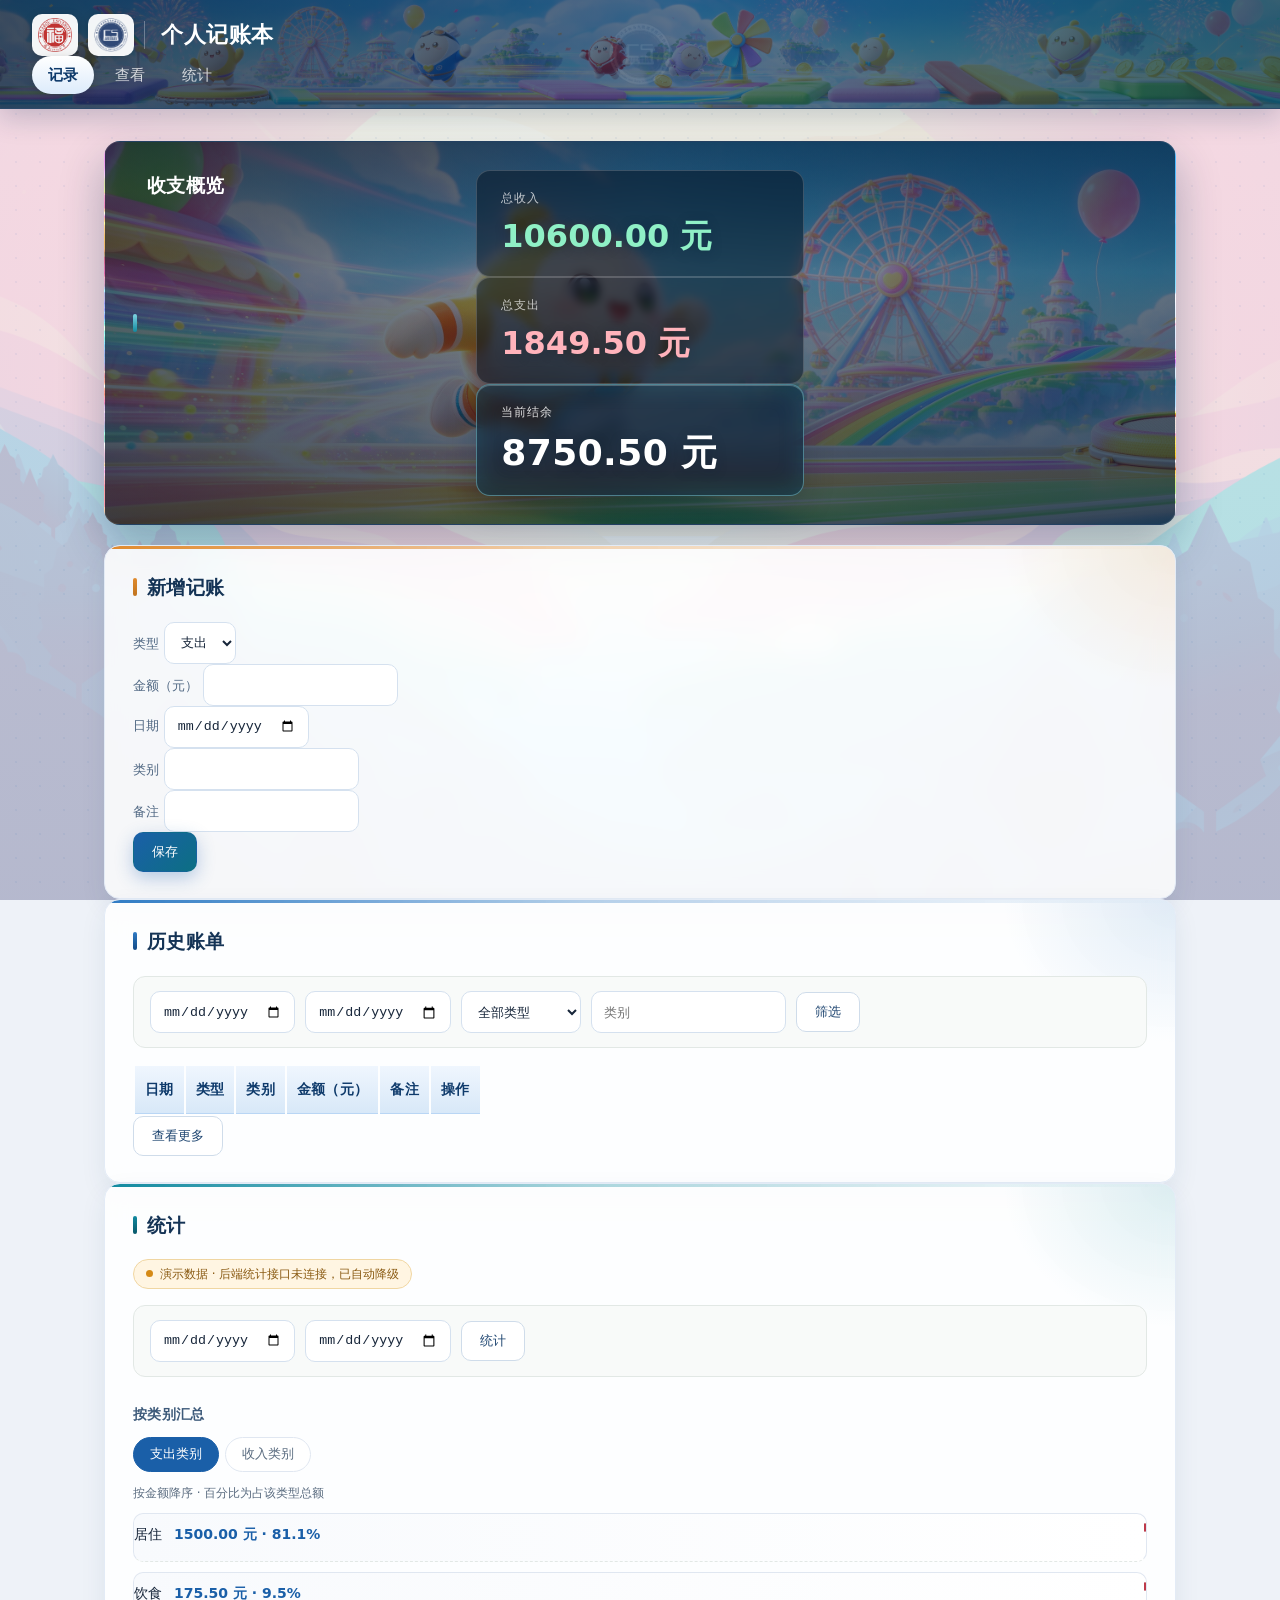
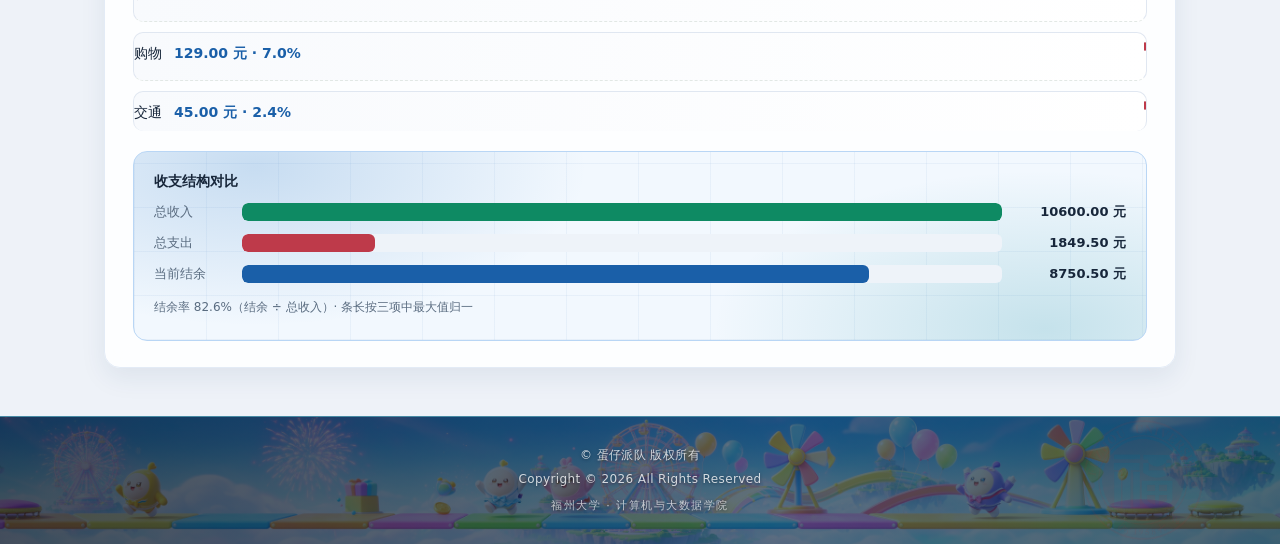
==== frontend/index.html @ 5ce7ef0f "refactor: inline theme styles into index.html" ====
<!DOCTYPE html>
<html lang="zh-CN">
<head>
    <meta charset="UTF-8">
    <meta name="viewport" content="width=device-width, initial-scale=1.0">
    <title>个人记账本</title>
    <link rel="icon" type="image/png" href="../img/校徽.png">
    <link rel="stylesheet" href="css/style.css">
    <style>
        /* ===== 页面外壳补充样式（原 shell.css） ===== */
        /* ============================================================
           页面外壳补充样式 —— 模块负责人：成员 F
           仅用于顶部徽标、导航和页脚，不改动队友的基础样式与 DOM 结构。
           基础样式见 style.css，本文件在它之后加载。
           ============================================================ */
        
        /* ---------- 顶部标题栏 ---------- */
        
        .topbar {
            flex-wrap: wrap;
            row-gap: 12px;
        }
        
        .shell-brand {
            display: flex;
            align-items: center;
            gap: 12px;
            min-width: 0;
        }
        
        .shell-brand__logo {
            display: block;
            flex: none;
            width: auto;
            height: 40px;
            object-fit: contain;
        }
        
        .shell-brand .topbar__title {
            padding-left: 12px;
            border-left: 1px solid var(--color-border);
            line-height: 1.3;
        }
        
        .topbar__nav a {
            display: inline-block;
            padding: 4px 0;
            font-size: 15px;
        }
        
        .topbar__nav a.is-active {
            font-weight: 600;
        }
        
        /* ---------- 页脚 ---------- */
        
        .shell-footer {
            max-width: 960px;
            margin: 8px auto 24px;
            padding: 0 16px;
            color: var(--color-muted);
            font-size: 12px;
            text-align: center;
        }
        
        .shell-footer__text {
            margin: 0;
            color: #9aa3af;
            letter-spacing: 0.3px;
        }
        
        /* ---------- 窄屏适配 ---------- */
        
        @media (max-width: 640px) {
            .topbar {
                padding: 12px 16px;
            }
        
            .shell-brand {
                gap: 8px;
            }
        
            .shell-brand__logo {
                height: 32px;
            }
        
            .shell-brand .topbar__title {
                padding-left: 8px;
                font-size: 18px;
            }
        
            .topbar__nav {
                gap: 14px;
                font-size: 14px;
            }
        }

        /* ===== 校园主题视觉层（原 theme.css） ===== */
        /* ============================================================
           校园主题视觉层 —— 模块负责人：成员 F
           在 style.css、shell.css 之后加载，通过覆盖变量与类完成美化。
           不修改 DOM 结构、id、class 名，也不影响队友 JS 的渲染逻辑。
           主色调：学院蓝 #1a5fa8 + 青蓝 #118aa0
           ============================================================ */
        
        /* ---------- 主题变量（覆盖 style.css 中的同名变量） ---------- */
        
        :root {
            --color-bg: #eaf0f8;
            --color-surface: #ffffff;
            --color-border: #dbe5f1;
            --color-text: #17263a;
            --color-muted: #66788f;
            --color-primary: #1a5fa8;
            --color-primary-strong: #0d3f6f;
            --color-primary-soft: #e9f1fb;
            --color-accent: #118aa0;
            --color-income: #0e8a63;
            --color-expense: #be3a4a;
            --radius: 16px;
            --radius-sm: 10px;
            --shadow: 0 10px 28px rgba(20, 58, 106, 0.09);
            --shadow-sm: 0 4px 14px rgba(20, 58, 106, 0.07);
            --shadow-xs: 0 1px 3px rgba(20, 58, 106, 0.06);
        }
        
        /* ---------- 页面底色 ---------- */
        
        body {
            font-size: 15px;
            line-height: 1.6;
            color: var(--color-text);
            background-color: var(--color-bg);
            background-image:
                radial-gradient(1100px 420px at 50% -140px, rgba(26, 95, 168, 0.16), rgba(26, 95, 168, 0) 70%),
                linear-gradient(180deg, #edf3fa 0%, #e6ecf6 100%);
            background-repeat: no-repeat;
            background-attachment: fixed;
            -webkit-font-smoothing: antialiased;
        }
        
        /* 锚点跳转时给吸顶导航留出空间 */
        #overview,
        #record-form,
        #record-list,
        #statistics {
            scroll-margin-top: 92px;
        }
        
        /* ---------- 顶部标题栏：深蓝渐变 ---------- */
        
        .topbar {
            position: sticky;
            top: 0;
            z-index: 10;
            padding: 14px 32px;
            background: linear-gradient(115deg, #0d2f55 0%, #17497f 48%, #1a5fa8 100%);
            border-bottom: 1px solid rgba(255, 255, 255, 0.1);
            box-shadow: 0 8px 26px rgba(13, 47, 85, 0.22);
        }
        
        .shell-brand {
            gap: 10px;
        }
        
        .shell-brand__logo {
            height: 42px;
            padding: 4px 6px;
            background: rgba(255, 255, 255, 0.95);
            border-radius: 10px;
            box-shadow: 0 2px 10px rgba(0, 0, 0, 0.18);
        }
        
        .shell-brand .topbar__title {
            padding-left: 16px;
            color: #ffffff;
            font-size: 22px;
            font-weight: 600;
            letter-spacing: 0.6px;
            border-left-color: rgba(255, 255, 255, 0.3);
        }
        
        .topbar__nav {
            gap: 4px;
        }
        
        .topbar__nav a {
            padding: 7px 16px;
            border-radius: 999px;
            color: rgba(255, 255, 255, 0.78);
            font-size: 15px;
            font-weight: 500;
            text-decoration: none;
            transition: background-color 0.18s ease, color 0.18s ease, box-shadow 0.18s ease;
        }
        
        .topbar__nav a:hover {
            color: #ffffff;
            background: rgba(255, 255, 255, 0.14);
        }
        
        .topbar__nav a.is-active,
        .topbar__nav a.is-active:hover {
            color: var(--color-primary-strong);
            background: #ffffff;
            font-weight: 600;
            box-shadow: 0 2px 10px rgba(0, 0, 0, 0.16);
        }
        
        /* ---------- 内容区与卡片 ---------- */
        
        .layout {
            max-width: 1120px;
            gap: 24px;
            margin: 32px auto 0;
            padding: 0 24px;
        }
        
        .card {
            padding: 26px 28px;
            border: 1px solid #e3ebf6;
            border-radius: var(--radius);
            box-shadow: var(--shadow-sm);
        }
        
        .card__title {
            position: relative;
            padding-left: 14px;
            margin-bottom: 20px;
            color: #143355;
            font-size: 19px;
            font-weight: 600;
            letter-spacing: 0.4px;
        }
        
        .card__title::before {
            content: "";
            position: absolute;
            left: 0;
            top: 50%;
            width: 4px;
            height: 18px;
            border-radius: 2px;
            background: linear-gradient(180deg, var(--color-primary), var(--color-accent));
            transform: translateY(-50%);
        }
        
        .card__subtitle {
            margin: 26px 0 12px;
            color: #3d5a7a;
            font-size: 14px;
            font-weight: 600;
            letter-spacing: 0.3px;
        }
        
        /* ---------- 收支概览数字卡片 ---------- */
        
        .overview__cards {
            gap: 16px;
        }
        
        .stat-card {
            position: relative;
            padding: 18px 20px 18px 24px;
            background: linear-gradient(180deg, #ffffff 0%, #f2f7fe 100%);
            border: 1px solid #e2ebf7;
            border-radius: 14px;
            box-shadow: var(--shadow-xs);
            overflow: hidden;
        }
        
        .stat-card::before {
            content: "";
            position: absolute;
            left: 0;
            top: 0;
            bottom: 0;
            width: 4px;
            background: var(--color-primary);
        }
        
        .stat-card--income::before {
            background: var(--color-income);
        }
        
        .stat-card--expense::before {
            background: var(--color-expense);
        }
        
        .stat-card__label {
            margin-bottom: 8px;
            color: #6b8299;
            font-size: 12px;
            font-weight: 500;
            letter-spacing: 0.8px;
        }
        
        .stat-card__value {
            color: #143355;
            font-size: 26px;
            font-weight: 700;
            line-height: 1.3;
            font-variant-numeric: tabular-nums;
        }
        
        .stat-card--balance .stat-card__value {
            color: var(--color-primary);
        }
        
        /* ---------- 表单控件 ---------- */
        
        .form__field label {
            color: #4f6782;
            font-size: 13px;
            font-weight: 500;
        }
        
        .form input,
        .form select,
        .filters input,
        .filters select {
            min-height: 42px;
            padding: 9px 12px;
            color: var(--color-text);
            background: #fbfdff;
            border: 1px solid #d5e1ef;
            border-radius: var(--radius-sm);
            transition: border-color 0.18s ease, box-shadow 0.18s ease, background-color 0.18s ease;
        }
        
        .form input:hover,
        .form select:hover,
        .filters input:hover,
        .filters select:hover {
            border-color: #b9cde3;
        }
        
        .form input:focus,
        .form select:focus,
        .filters input:focus,
        .filters select:focus {
            outline: none;
            background: #ffffff;
            border-color: var(--color-primary);
            box-shadow: 0 0 0 3px rgba(26, 95, 168, 0.16);
        }
        
        .form__message {
            color: var(--color-expense);
            font-size: 13px;
        }
        
        /* ---------- 按钮 ---------- */
        
        .button {
            padding: 10px 18px;
            color: #1f4671;
            background: #ffffff;
            border: 1px solid #cfdcea;
            border-radius: var(--radius-sm);
            font-weight: 500;
            transition: color 0.18s ease, border-color 0.18s ease, background-color 0.18s ease,
                box-shadow 0.18s ease, transform 0.12s ease;
        }
        
        .button:hover {
            color: var(--color-primary);
            background: #f4f9ff;
            border-color: var(--color-primary);
            box-shadow: var(--shadow-xs);
        }
        
        .button:active {
            transform: translateY(1px);
        }
        
        .button:focus-visible {
            outline: 2px solid var(--color-accent);
            outline-offset: 2px;
        }
        
        .button--primary {
            color: #ffffff;
            background: linear-gradient(135deg, #1a5fa8 0%, #0f7f9c 100%);
            border-color: transparent;
            box-shadow: 0 6px 16px rgba(26, 95, 168, 0.28);
        }
        
        .button--primary:hover {
            color: #ffffff;
            background: linear-gradient(135deg, #174f8c 0%, #0b7189 100%);
            border-color: transparent;
            box-shadow: 0 8px 22px rgba(26, 95, 168, 0.34);
            transform: translateY(-1px);
        }
        
        .button--primary:active {
            transform: translateY(0);
        }
        
        /* ---------- 筛选栏 ---------- */
        
        .filters {
            gap: 10px;
            align-items: center;
            margin-bottom: 16px;
        }
        
        .filters input,
        .filters select {
            flex: 0 1 auto;
            width: auto;
            min-width: 120px;
        }
        
        /* ---------- 账单表格 ---------- */
        
        .records {
            font-size: 14px;
        }
        
        .records th,
        .records td {
            padding: 12px 10px;
        }
        
        .records thead th {
            color: #1b4574;
            background: var(--color-primary-soft);
            border-bottom: 1px solid #d3e2f4;
            font-weight: 600;
            letter-spacing: 0.3px;
        }
        
        .records tbody td {
            color: #334a64;
            border-bottom: 1px solid #edf2f9;
        }
        
        .records tbody tr:nth-child(even) {
            background: #f7fbff;
        }
        
        .records tbody tr:hover {
            background: #eaf3ff;
        }
        
        .records tbody tr:last-child td {
            border-bottom: none;
        }
        
        .records tbody td[colspan] {
            padding: 30px 10px;
            color: var(--color-muted);
            text-align: center;
        }
        
        .records .amount--income {
            color: var(--color-income);
            font-weight: 600;
            font-variant-numeric: tabular-nums;
        }
        
        .records .amount--expense {
            color: var(--color-expense);
            font-weight: 600;
            font-variant-numeric: tabular-nums;
        }
        
        /* ---------- 类别汇总 ---------- */
        
        .category-list {
            gap: 10px;
        }
        
        .category-list li {
            padding: 11px 14px;
            background: linear-gradient(90deg, #f7faff 0%, #fdfeff 100%);
            border: 1px solid #e2ebf7;
            border-radius: var(--radius-sm);
            font-size: 14px;
            transition: border-color 0.18s ease, box-shadow 0.18s ease, background-color 0.18s ease;
        }
        
        .category-list li:hover {
            background: #f2f8ff;
            border-color: #bcd2e8;
            box-shadow: var(--shadow-xs);
        }
        
        .category-list li span + span {
            color: #154a7d;
            font-weight: 600;
            font-variant-numeric: tabular-nums;
        }
        
        /* ---------- 图表容器（含空态） ---------- */
        
        .chart {
            position: relative;
            height: 340px;
            margin-top: 20px;
            border: 1px dashed #c4d7ea;
            border-radius: 14px;
            background-color: #f7fbff;
            background-image:
                repeating-linear-gradient(0deg, rgba(26, 95, 168, 0.05) 0 1px, transparent 1px 44px),
                repeating-linear-gradient(90deg, rgba(26, 95, 168, 0.05) 0 1px, transparent 1px 72px);
            overflow: hidden;
        }
        
        .chart:empty::before {
            content: "暂无图表数据，添加记录后展示趋势";
            position: absolute;
            inset: 0;
            display: flex;
            align-items: center;
            justify-content: center;
            color: #7d93ac;
            font-size: 13px;
            letter-spacing: 0.5px;
        }
        
        /* ---------- 页脚版权 ---------- */
        
        .shell-footer {
            max-width: 1120px;
            margin: 40px auto 36px;
            padding: 20px 24px 0;
            border-top: 1px solid #d8e2f0;
            text-align: center;
        }
        
        .shell-footer__text {
            margin: 0;
            color: #8295ab;
            font-size: 12px;
            line-height: 2;
            letter-spacing: 0.4px;
        }
        
        /* ---------- 清晰度与降级保护 ---------- */
        
        @media (prefers-reduced-motion: reduce) {
            .button,
            .topbar__nav a,
            .category-list li,
            .form input,
            .form select,
            .filters input,
            .filters select {
                transition: none;
            }
        }
        
        /* ---------- 桌面宽屏 / 窄屏 ---------- */
        
        @media (max-width: 1024px) {
            .topbar {
                padding: 12px 20px;
            }
        
            .layout {
                padding: 0 20px;
                margin-top: 24px;
            }
        
            .card {
                padding: 22px;
            }
        }
        
        @media (max-width: 640px) {
            body {
                font-size: 14px;
            }
        
            .shell-brand__logo {
                height: 34px;
            }
        
            .shell-brand .topbar__title {
                padding-left: 10px;
                font-size: 18px;
            }
        
            .topbar__nav a {
                padding: 6px 12px;
                font-size: 14px;
            }
        
            .layout {
                padding: 0 16px;
                gap: 18px;
            }
        
            .card {
                padding: 18px 16px;
                border-radius: 12px;
            }
        
            .card__title {
                font-size: 17px;
            }
        
            .stat-card__value {
                font-size: 22px;
            }
        
            .filters input,
            .filters select,
            .filters .button {
                flex: 1 1 140px;
                min-width: 0;
            }
        
            .records {
                font-size: 13px;
            }
        
            .records th,
            .records td {
                padding: 10px 6px;
            }
        
            .chart {
                height: 260px;
            }
        
            .shell-footer {
                margin: 28px auto 24px;
                padding: 16px 16px 0;
            }
        }

        /* ===== 视觉增强层（原 visual.css） ===== */
        /* ============================================================
           视觉增强层 —— 模块负责人：成员 F
           在 style.css、shell.css、theme.css 之后加载，只做颜色与图像装饰：
           完整配色 token、页面纹理、顶栏水印、概览主视觉、模块区分、深色页脚。
           不修改 DOM、id、class 名，不改队友 JS，也不引入任何外部资源。
           ============================================================ */
        
        /* ---------- 设计系统：完整颜色 token ---------- */
        
        :root {
            /* 学院蓝 50–900（主色系） */
            --brand-50: #eff6fe;
            --brand-100: #dcebfb;
            --brand-200: #b9d6f5;
            --brand-300: #8bbbe9;
            --brand-400: #569cd9;
            --brand-500: #2f7bc4;
            --brand-600: #1a5fa8;
            --brand-700: #134a86;
            --brand-800: #0e3a6b;
            --brand-900: #0a2b50;
        
            /* 青蓝辅助色 */
            --accent-50: #e8f8fb;
            --accent-100: #d1f1f6;
            --accent-300: #7fd4e2;
            --accent-400: #3fc1d6;
            --accent-500: #118aa0;
            --accent-600: #0c6f83;
            --accent-700: #08586a;
        
            /* 功能色：成功 / 警示 / 错误 */
            --success-50: #e4f7ef;
            --success-500: #0e8a63;
            --success-600: #0a7052;
            --warning-50: #fdf1e3;
            --warning-500: #e08a2e;
            --warning-600: #c0741f;
            --danger-50: #fbe8ea;
            --danger-500: #be3a4a;
            --danger-600: #9f2d3b;
        
            /* 中性色 0–900 */
            --neutral-0: #ffffff;
            --neutral-50: #f8fafd;
            --neutral-100: #eef2f8;
            --neutral-200: #e0e7f1;
            --neutral-300: #ccd8e6;
            --neutral-400: #a2b3c7;
            --neutral-500: #75879c;
            --neutral-600: #5a6c80;
            --neutral-700: #405264;
            --neutral-800: #2a3b4d;
            --neutral-900: #17263a;
        
            /* 三个功能模块的强调色 */
            --module-record: var(--warning-500);
            --module-list: var(--brand-500);
            --module-stats: var(--accent-500);
        
            /* 语义映射：页面其余样式只引用这一层变量 */
            --color-bg: var(--neutral-100);
            --color-surface: var(--neutral-0);
            --color-border: var(--neutral-200);
            --color-text: var(--neutral-900);
            --color-muted: var(--neutral-600);
            --color-primary: var(--brand-600);
            --color-primary-strong: var(--brand-900);
            --color-primary-soft: var(--brand-50);
            --color-accent: var(--accent-500);
            --color-income: var(--success-500);
            --color-expense: var(--danger-500);
        
            /* 字号层级 */
            --text-xs: 12px;
            --text-sm: 13px;
            --text-md: 15px;
            --text-lg: 19px;
            --text-xl: 22px;
            --text-2xl: 32px;
        }
        
        /* ---------- 页面底色：背景图 + 高比例浅色遮罩 + 极淡点阵纹理 ---------- */
        
        body {
            background-color: var(--neutral-100);
            background-image:
                radial-gradient(circle, rgba(26, 95, 168, 0.06) 0 1px, rgba(26, 95, 168, 0) 1.4px),
                linear-gradient(180deg, rgba(242, 247, 253, 0.78) 0%, rgba(234, 241, 250, 0.76) 100%),
                url("../img/背景.png");
            background-size: 24px 24px, auto, cover;
            background-position: center, center, center;
            background-repeat: repeat, no-repeat, no-repeat;
            background-attachment: fixed;
        }
        
        /* ---------- 顶部标题栏：蛋仔派对横幅 + 深色遮罩 + 院徽水印 ---------- */
        
        .topbar {
            overflow: hidden;
            /* 顶栏只有约 64px 高，16:1 横幅按 cover 铺满后纵向会裁掉中段，
               定位取 center 44% 保住角色头部，再用深色渐变压暗保证文字与徽标可读 */
            background-color: var(--brand-900);
            background-image:
                linear-gradient(102deg,
                    rgba(6, 26, 48, 0.78) 0%,
                    rgba(9, 44, 78, 0.66) 52%,
                    rgba(6, 54, 68, 0.76) 100%),
                url("../img/《蛋仔派对》顶部.png");
            background-size: auto, cover;
            background-position: center, center 44%;
            background-repeat: no-repeat;
            border-bottom: 1px solid rgba(255, 255, 255, 0.14);
            -webkit-backdrop-filter: blur(10px) saturate(1.05);
            backdrop-filter: blur(10px) saturate(1.05);
        }
        
        .topbar::before {
            content: "";
            position: absolute;
            inset: 0;
            background-image: url("../img/院徽.png");
            background-position: center center;
            background-repeat: no-repeat;
            background-size: 64px auto;
            opacity: 0.08;
            pointer-events: none;
        }
        
        .topbar > * {
            position: relative;
            z-index: 1;
        }
        
        .topbar__nav a.is-active,
        .topbar__nav a.is-active:hover {
            color: var(--brand-800);
            background: linear-gradient(180deg, var(--neutral-0) 0%, var(--brand-100) 100%);
        }
        
        /* ---------- 卡片基础：统一圆角阴影，模块顶部色条与角落光晕 ---------- */
        
        .card {
            position: relative;
            background-color: rgba(255, 255, 255, 0.88);
            background-repeat: no-repeat;
            -webkit-backdrop-filter: blur(12px);
            backdrop-filter: blur(12px);
            box-shadow: 0 10px 26px rgba(20, 58, 106, 0.08);
        }
        
        /* 记录：暖橙 */
        #record-form {
            background-image:
                radial-gradient(240px 200px at 100% 0, rgba(224, 138, 46, 0.14), rgba(224, 138, 46, 0) 72%),
                linear-gradient(90deg, var(--module-record) 0%, rgba(224, 138, 46, 0.35) 45%, rgba(224, 138, 46, 0) 100%);
            background-size: auto, 100% 3px;
            background-position: center, top left;
        }
        
        #record-form .card__title::before {
            background: linear-gradient(180deg, var(--module-record), var(--warning-600));
        }
        
        /* 查看：蓝 */
        #record-list {
            background-image:
                radial-gradient(240px 200px at 100% 0, rgba(47, 123, 196, 0.14), rgba(47, 123, 196, 0) 72%),
                linear-gradient(90deg, var(--module-list) 0%, rgba(47, 123, 196, 0.35) 45%, rgba(47, 123, 196, 0) 100%);
            background-size: auto, 100% 3px;
            background-position: center, top left;
        }
        
        #record-list .card__title::before {
            background: linear-gradient(180deg, var(--module-list), var(--brand-700));
        }
        
        /* 统计：青 */
        #statistics {
            background-image:
                radial-gradient(240px 200px at 100% 0, rgba(17, 138, 160, 0.14), rgba(17, 138, 160, 0) 72%),
                linear-gradient(90deg, var(--module-stats) 0%, rgba(17, 138, 160, 0.35) 45%, rgba(17, 138, 160, 0) 100%);
            background-size: auto, 100% 3px;
            background-position: center, top left;
        }
        
        #statistics .card__title::before {
            background: linear-gradient(180deg, var(--module-stats), var(--accent-700));
        }
        
        /* ---------- 概览区：主视觉深色卡 ---------- */
        
        #overview {
            padding: 28px;
            color: var(--neutral-0);
            background-color: var(--brand-900);
            /* 蛋仔派对品牌横幅做主体，压一层深色渐变保证数字可读；
               横幅是 4.75:1 的超宽图，窄卡上会裁掉左右，定位偏左中保住中央的蛋仔角色 */
            background-image:
                linear-gradient(112deg, rgba(5, 18, 34, 0.6) 0%, rgba(5, 24, 44, 0.4) 46%, rgba(6, 34, 60, 0.58) 100%),
                linear-gradient(180deg, rgba(4, 16, 30, 0.5) 0%, rgba(4, 16, 30, 0.16) 34%, rgba(4, 16, 30, 0.5) 100%),
                url("../img/《蛋仔派对》超宽横幅.png");
            background-size: auto, auto, cover;
            background-position: center, center, 35% 50%;
            background-repeat: no-repeat;
            border: 1px solid rgba(255, 255, 255, 0.1);
            box-shadow: 0 20px 44px rgba(10, 43, 80, 0.3);
        }
        
        #overview .card__title {
            color: var(--neutral-0);
        }
        
        #overview .card__title::before {
            background: linear-gradient(180deg, var(--accent-300), var(--accent-500));
        }
        
        #overview .stat-card {
            background: rgba(5, 18, 34, 0.52);
            border: 1px solid rgba(255, 255, 255, 0.18);
            box-shadow: none;
            backdrop-filter: blur(4px);
            -webkit-backdrop-filter: blur(4px);
        }
        
        #overview .stat-card::before {
            display: none;
        }
        
        #overview .stat-card__label {
            color: rgba(255, 255, 255, 0.72);
        }
        
        #overview .stat-card__value {
            color: var(--neutral-0);
            font-size: var(--text-2xl);
            text-shadow: 0 2px 12px rgba(4, 20, 40, 0.28);
        }
        
        #overview .stat-card--income .stat-card__value {
            color: #8ff0c6;
        }
        
        #overview .stat-card--expense .stat-card__value {
            color: #ffb3bb;
        }
        
        #overview .stat-card--balance {
            background: rgba(6, 26, 48, 0.62);
            border-color: rgba(127, 212, 226, 0.5);
            box-shadow: 0 12px 30px rgba(4, 20, 40, 0.22),
                inset 0 0 26px rgba(63, 193, 214, 0.16),
                inset 0 1px 0 rgba(255, 255, 255, 0.24);
            backdrop-filter: blur(8px);
            -webkit-backdrop-filter: blur(8px);
        }
        
        #overview .stat-card--balance .stat-card__label {
            color: rgba(255, 255, 255, 0.85);
        }
        
        #overview .stat-card--balance .stat-card__value {
            color: var(--neutral-0);
            font-size: 36px;
            letter-spacing: 0.4px;
        }
        
        /* 余额卡略宽，形成主次层次 */
        @media (min-width: 901px) {
            #overview .overview__cards {
                grid-template-columns: 1fr 1fr 1.22fr;
            }
        }
        
        /* ---------- 按钮与表单：同色系渐变 ---------- */
        
        .button--primary {
            background: linear-gradient(135deg, var(--brand-600) 0%, var(--accent-600) 100%);
            box-shadow: 0 6px 18px rgba(26, 95, 168, 0.3);
        }
        
        .button--primary:hover {
            background: linear-gradient(135deg, var(--brand-700) 0%, var(--accent-700) 100%);
            box-shadow: 0 8px 22px rgba(26, 95, 168, 0.36);
        }
        
        .form input:focus,
        .form select:focus,
        .filters input:focus,
        .filters select:focus {
            border-color: var(--brand-500);
            box-shadow: 0 0 0 3px rgba(47, 123, 196, 0.18);
        }
        
        /* ---------- 需要精确阅读的区域：不透明度高于卡片 ---------- */
        
        .form input,
        .form select,
        .filters input,
        .filters select {
            background-color: rgba(255, 255, 255, 0.97);
        }
        
        .records tbody tr {
            background-color: rgba(255, 255, 255, 0.96);
        }
        
        /* ---------- 账单表格：同色系表头渐变 ---------- */
        
        .records thead th {
            background: linear-gradient(180deg, var(--brand-50) 0%, #d8e8f8 100%);
            color: var(--brand-800);
            border-bottom-color: var(--brand-200);
        }
        
        .records tbody tr:nth-child(even) {
            background: var(--neutral-50);
        }
        
        .records tbody tr:hover {
            background: var(--brand-50);
        }
        
        /* ---------- 类别汇总 ---------- */
        
        .category-list li {
            background: linear-gradient(90deg, var(--neutral-50) 0%, var(--neutral-0) 100%);
            border-color: var(--neutral-200);
        }
        
        .category-list li:hover {
            background: linear-gradient(90deg, var(--brand-50) 0%, var(--neutral-0) 100%);
            border-color: var(--brand-300);
        }
        
        /* ---------- 图表容器：分区渐变空状态（不隐藏、不锁死子节点） ---------- */
        
        .chart {
            overflow: visible;
            border: 1px solid var(--brand-200);
            background-color: #f2f8fe;
            background-image:
                radial-gradient(460px 220px at 12% 8%, rgba(47, 123, 196, 0.22), rgba(47, 123, 196, 0) 72%),
                radial-gradient(460px 220px at 90% 94%, rgba(17, 138, 160, 0.2), rgba(17, 138, 160, 0) 72%),
                repeating-linear-gradient(0deg, rgba(26, 95, 168, 0.055) 0 1px, rgba(26, 95, 168, 0) 1px 44px),
                repeating-linear-gradient(90deg, rgba(26, 95, 168, 0.055) 0 1px, rgba(26, 95, 168, 0) 1px 72px);
        }
        
        .chart:empty::before {
            content: "暂无图表数据\A 添加记录后自动生成趋势图";
            position: absolute;
            inset: 0;
            display: flex;
            align-items: center;
            justify-content: center;
            color: var(--neutral-600);
            font-size: var(--text-sm);
            line-height: 1.9;
            letter-spacing: 0.6px;
            white-space: pre;
            text-align: center;
        }
        
        /* ---------- 页脚：深色区块，与顶栏呼应 ---------- */
        
        .shell-footer {
            position: relative;
            max-width: none;
            margin: 48px 0 0;
            padding: 26px 24px 30px;
            overflow: hidden;
            color: rgba(255, 255, 255, 0.75);
            background-color: rgba(10, 43, 80, 0.7);
            /* 蛋仔派对底部横幅铺底，13.2:1 的超宽图居中铺满，
               压一层深色渐变保证三行文字可读 */
            background-image:
                linear-gradient(105deg,
                    rgba(5, 18, 34, 0.74) 0%,
                    rgba(6, 32, 58, 0.64) 60%,
                    rgba(5, 44, 60, 0.72) 100%),
                url("../img/《蛋仔派对》底部.png");
            background-size: auto, cover;
            background-position: center, center;
            background-repeat: no-repeat;
            -webkit-backdrop-filter: blur(7px);
            backdrop-filter: blur(7px);
            border-top: 1px solid rgba(63, 193, 214, 0.4);
            text-align: center;
        }
        
        .shell-footer::before {
            content: "";
            position: absolute;
            right: 6%;
            top: 50%;
            width: 120px;
            height: 120px;
            background: url("../img/校徽.png") center / contain no-repeat;
            opacity: 0.07;
            transform: translateY(-50%);
            pointer-events: none;
        }
        
        .shell-footer::after {
            content: "福州大学 · 计算机与大数据学院";
            display: block;
            margin-top: 6px;
            color: rgba(255, 255, 255, 0.7);
            font-size: 11px;
            letter-spacing: 1.5px;
            text-shadow: 0 1px 3px rgba(4, 20, 40, 0.5);
        }
        
        .shell-footer > * {
            position: relative;
            z-index: 1;
        }
        
        .shell-footer__text {
            color: rgba(255, 255, 255, 0.78);
            font-size: var(--text-xs);
            text-shadow: 0 1px 3px rgba(4, 20, 40, 0.5);
        }
        
        /* ---------- 窄屏适配 ---------- */
        
        @media (max-width: 900px) {
            .topbar::before {
                display: none;
            }
        
            #overview {
                padding: 20px;
            }
        
            #overview .stat-card--balance .stat-card__value {
                font-size: 28px;
            }
        
            .shell-footer::before {
                display: none;
            }
        }
        
        @media (max-width: 640px) {
            #overview .stat-card__value {
                font-size: 24px;
            }
        
            #overview .stat-card--balance .stat-card__value {
                font-size: 26px;
            }
        
            .shell-footer {
                margin-top: 32px;
                padding: 22px 16px 24px;
            }
        }

    </style>
</head>
<body>
    <!-- 顶部导航：模块负责人 成员 F -->
    <header class="topbar">
        <div class="shell-brand">
            <img class="shell-brand__logo" src="../img/校徽.png" alt="福州大学校徽">
            <img class="shell-brand__logo" src="../img/院徽.png" alt="福州大学计算机与大数据学院院徽">
            <h1 class="topbar__title">个人记账本</h1>
        </div>
        <nav class="topbar__nav">
            <a href="#record-form" class="is-active">记录</a>
            <a href="#record-list">查看</a>
            <a href="#statistics">统计</a>
        </nav>
    </header>

    <main class="layout">
        <!-- 收支概览：成员 I -->
        <section id="overview" class="card overview">
            <h2 class="card__title">收支概览</h2>
            <div class="overview__cards">
                <article class="stat-card stat-card--income">
                    <p class="stat-card__label">总收入</p>
                    <p class="stat-card__value" id="total-income">--</p>
                </article>
                <article class="stat-card stat-card--expense">
                    <p class="stat-card__label">总支出</p>
                    <p class="stat-card__value" id="total-expense">--</p>
                </article>
                <article class="stat-card stat-card--balance">
                    <p class="stat-card__label">当前结余</p>
                    <p class="stat-card__value" id="total-balance">--</p>
                </article>
            </div>
        </section>

        <!-- 新增记账表单：成员 G -->
        <section id="record-form" class="card">
            <h2 class="card__title">新增记账</h2>
            <form id="record-form-element" class="form">
                <div class="form__field">
                    <label for="type">类型</label>
                    <select id="type" name="type" required>
                        <option value="expense">支出</option>
                        <option value="income">收入</option>
                    </select>
                </div>

                <div class="form__field">
                    <label for="amount">金额（元）</label>
                    <input id="amount" name="amount" type="number" min="0.01" step="0.01" required>
                </div>

                <div class="form__field">
                    <label for="date">日期</label>
                    <input id="date" name="date" type="date" required>
                </div>

                <div class="form__field">
                    <label for="category">类别</label>
                    <input id="category" name="category" type="text" maxlength="30" required>
                </div>

                <div class="form__field">
                    <label for="remark">备注</label>
                    <input id="remark" name="remark" type="text" maxlength="200">
                </div>

                <button type="submit" class="button button--primary">保存</button>
                <p id="form-message" class="form__message" role="status"></p>
            </form>
        </section>

        <!-- 历史账单列表：成员 H -->
        <section id="record-list" class="card">
            <h2 class="card__title">历史账单</h2>
            <div class="filters">
                <input id="filter-start-date" type="date" aria-label="开始日期">
                <input id="filter-end-date" type="date" aria-label="结束日期">
                <select id="filter-type" aria-label="类型">
                    <option value="">全部类型</option>
                    <option value="income">收入</option>
                    <option value="expense">支出</option>
                </select>
                <input id="filter-category" type="text" placeholder="类别" aria-label="类别">
                <button id="filter-apply" type="button" class="button">筛选</button>
            </div>

            <table class="records">
                <thead>
                    <tr>
                        <th>日期</th>
                        <th>类型</th>
                        <th>类别</th>
                        <th>金额（元）</th>
                        <th>备注</th>
                        <th>操作</th>
                    </tr>
                </thead>
                <tbody id="record-list-body">
                    <!-- 由 records.js 渲染 -->
                </tbody>
            </table>

            <button id="load-more" type="button" class="button">查看更多</button>
            <p id="records-message" class="form__message" role="status"></p>
        </section>

        <!-- 统计展示：成员 I -->
        <section id="statistics" class="card">
            <h2 class="card__title">统计</h2>
            <div class="filters">
                <input id="stats-start-date" type="date" aria-label="统计开始日期">
                <input id="stats-end-date" type="date" aria-label="统计结束日期">
                <button id="stats-apply" type="button" class="button">统计</button>
            </div>

            <h3 class="card__subtitle">按类别汇总</h3>
            <ul id="category-stats" class="category-list">
                <!-- 由 statistics.js 渲染 -->
            </ul>

            <!-- 可选：ECharts 图表挂载点 -->
            <div id="chart" class="chart" hidden></div>
        </section>
    </main>

    <footer class="shell-footer">
        <p class="shell-footer__text">© 蛋仔派队 版权所有<br>Copyright © 2026 All Rights Reserved</p>
    </footer>

    <script src="js/api.js"></script>
    <script src="js/records.js"></script>
    <script src="js/statistics.js"></script>
    <script src="js/main.js"></script>
</body>
</html>
---- frontend/css/style.css ----
/* ============================================================
   个人记账本 · 全局样式
   负责人：成员 F（页面整体结构与导航）
   说明：只负责页面布局、组件外观和响应式，不包含业务逻辑。
   ============================================================ */

:root {
  --bg: #f3f5f4;
  --surface: #ffffff;
  --text: #1e2a26;
  --muted: #6b7a74;
  --line: #e2e8e5;
  --primary: #1f7a5c;
  --primary-dark: #175f47;
  --primary-soft: #e8f3ee;
  --income: #1a9c6b;
  --income-soft: #e7f6ef;
  --expense: #e2563e;
  --expense-soft: #fdecea;
  --radius: 16px;
  --shadow: 0 10px 30px rgba(24, 49, 39, 0.07);
  --font: "PingFang SC", "Microsoft YaHei", "Hiragino Sans GB", system-ui, -apple-system, "Segoe UI", sans-serif;
}

* {
  box-sizing: border-box;
}

html {
  -webkit-text-size-adjust: 100%;
}

body {
  margin: 0;
  font-family: var(--font);
  font-size: 15px;
  line-height: 1.6;
  color: var(--text);
  background-color: var(--bg);
  background-image:
    radial-gradient(1100px 500px at 8% -12%, rgba(31, 122, 92, 0.10), transparent 60%),
    radial-gradient(900px 420px at 100% 0, rgba(31, 122, 92, 0.06), transparent 55%);
  background-attachment: fixed;
}

h1,
h2,
h3,
p {
  margin: 0;
}

/* ---------- 顶部标题栏 ---------- */

.app-header {
  position: sticky;
  top: 0;
  z-index: 20;
  background: rgba(255, 255, 255, 0.88);
  backdrop-filter: blur(10px);
  border-bottom: 1px solid var(--line);
}

.app-header__inner {
  max-width: 1080px;
  margin: 0 auto;
  padding: 16px 24px 14px;
  display: flex;
  align-items: center;
  justify-content: space-between;
  gap: 16px;
}

.brand {
  display: flex;
  align-items: center;
  gap: 12px;
}

.brand__mark {
  width: 44px;
  height: 44px;
  display: grid;
  place-items: center;
  border-radius: 12px;
  background: linear-gradient(135deg, #2a8d6b, #176a4f);
  color: #ffffff;
  font-size: 20px;
  font-weight: 700;
  box-shadow: 0 6px 14px rgba(23, 106, 79, 0.25);
}

.brand__title {
  font-size: 22px;
  font-weight: 700;
  letter-spacing: 0.5px;
  line-height: 1.3;
}

.brand__subtitle {
  margin-top: 2px;
  font-size: 13px;
  color: var(--muted);
}

.app-header__note {
  padding: 6px 12px;
  border-radius: 999px;
  background: var(--primary-soft);
  color: var(--primary);
  font-size: 13px;
  white-space: nowrap;
}

/* ---------- 导航 ---------- */

.app-nav {
  max-width: 1080px;
  margin: 18px auto 0;
  padding: 0 24px;
}

.app-nav__inner {
  display: inline-flex;
  gap: 6px;
  padding: 6px;
  border: 1px solid var(--line);
  border-radius: 999px;
  background: var(--surface);
  box-shadow: 0 4px 14px rgba(24, 49, 39, 0.05);
}

.nav-tab {
  appearance: none;
  display: inline-flex;
  align-items: center;
  gap: 7px;
  padding: 9px 22px;
  border: 0;
  border-radius: 999px;
  background: transparent;
  color: var(--muted);
  font-family: inherit;
  font-size: 15px;
  cursor: pointer;
  transition: background-color 0.18s ease, color 0.18s ease, box-shadow 0.18s ease;
}

.nav-tab:hover {
  color: var(--primary);
  background: #f2f7f5;
}

.nav-tab.is-active {
  background: var(--primary);
  color: #ffffff;
  box-shadow: 0 6px 16px rgba(31, 122, 92, 0.22);
}

.nav-tab:focus-visible {
  outline: 2px solid var(--primary);
  outline-offset: 2px;
}

.nav-tab__icon {
  display: inline-flex;
}

.nav-tab__icon svg {
  width: 16px;
  height: 16px;
  display: block;
}

/* ---------- 主内容区 ---------- */

.app-main {
  max-width: 1080px;
  margin: 0 auto;
  padding: 20px 24px 48px;
}

.noscript-tip {
  margin-bottom: 16px;
  padding: 10px 16px;
  border: 1px solid #f2d9a8;
  border-radius: 10px;
  background: #fdf6e7;
  color: #8a6720;
  font-size: 13px;
}

/* ---------- 收支概览 ---------- */

.overview {
  display: grid;
  grid-template-columns: repeat(3, minmax(0, 1fr));
  gap: 16px;
  margin-bottom: 20px;
}

.overview-card {
  position: relative;
  padding: 18px 22px 16px;
  border: 1px solid var(--line);
  border-radius: var(--radius);
  background: var(--surface);
  box-shadow: var(--shadow);
  overflow: hidden;
}

.overview-card::before {
  content: "";
  position: absolute;
  inset: 0 auto 0 0;
  width: 4px;
  background: var(--primary);
}

.overview-card--income::before {
  background: var(--income);
}

.overview-card--expense::before {
  background: var(--expense);
}

.overview-card--balance {
  border-color: transparent;
  background: linear-gradient(135deg, #238063, #176a4f 70%);
  color: #ffffff;
}

.overview-card--balance::before {
  display: none;
}

.overview-card__label {
  font-size: 13px;
  letter-spacing: 0.4px;
  color: var(--muted);
}

.overview-card--balance .overview-card__label {
  color: rgba(255, 255, 255, 0.82);
}

.overview-card__value {
  margin-top: 6px;
  font-size: 30px;
  font-weight: 700;
  line-height: 1.2;
  font-variant-numeric: tabular-nums;
}

/* ---------- 功能面板 ---------- */

.panel {
  padding: 26px 28px;
  border: 1px solid var(--line);
  border-radius: var(--radius);
  background: var(--surface);
  box-shadow: var(--shadow);
}

.panel[hidden] {
  display: none;
}

.panel__head {
  margin-bottom: 20px;
}

.panel__title {
  font-size: 20px;
  font-weight: 700;
}

.panel__desc {
  margin-top: 6px;
  font-size: 14px;
  color: var(--muted);
}

.panel__foot {
  display: flex;
  justify-content: center;
  margin-top: 18px;
}

/* ---------- 表单通用 ---------- */

.record-form {
  display: grid;
  grid-template-columns: repeat(2, minmax(0, 1fr));
  gap: 18px 22px;
}

.field {
  display: flex;
  flex-direction: column;
  gap: 8px;
  min-width: 0;
}

.field--full {
  grid-column: 1 / -1;
}

.field__label {
  font-size: 14px;
  font-weight: 600;
}

.field__optional {
  font-weight: 400;
  color: var(--muted);
}

.field__hint {
  font-size: 12px;
  color: var(--muted);
}

.input {
  width: 100%;
  height: 44px;
  padding: 0 14px;
  border: 1px solid var(--line);
  border-radius: 10px;
  background-color: #fbfdfc;
  font-family: inherit;
  font-size: 15px;
  color: var(--text);
  transition: border-color 0.18s ease, box-shadow 0.18s ease, background-color 0.18s ease;
}

.input:hover {
  border-color: #cfdad5;
}

.input:focus {
  outline: none;
  border-color: var(--primary);
  background-color: #ffffff;
  box-shadow: 0 0 0 3px rgba(31, 122, 92, 0.12);
}

.input::placeholder {
  color: #9aa8a2;
}

select.input {
  appearance: none;
  -webkit-appearance: none;
  padding-right: 38px;
  background-image: url("data:image/svg+xml,%3Csvg xmlns='http://www.w3.org/2000/svg' width='12' height='8' viewBox='0 0 12 8'%3E%3Cpath d='M1 1.5 6 6.5 11 1.5' fill='none' stroke='%236b7a74' stroke-width='1.6' stroke-linecap='round'/%3E%3C/svg%3E");
  background-repeat: no-repeat;
  background-position: right 14px center;
  cursor: pointer;
}

/* 金额输入：前缀 / 后缀 */

.input-affix {
  display: flex;
  align-items: center;
  border: 1px solid var(--line);
  border-radius: 10px;
  background-color: #fbfdfc;
  transition: border-color 0.18s ease, box-shadow 0.18s ease, background-color 0.18s ease;
}

.input-affix:hover {
  border-color: #cfdad5;
}

.input-affix:focus-within {
  border-color: var(--primary);
  background-color: #ffffff;
  box-shadow: 0 0 0 3px rgba(31, 122, 92, 0.12);
}

.input-affix__prefix,
.input-affix__suffix {
  padding: 0 10px;
  font-size: 14px;
  color: var(--muted);
}

.input-affix__prefix {
  padding-left: 14px;
}

.input-affix .input {
  height: 42px;
  padding-left: 2px;
  border: 0;
  background: transparent;
  box-shadow: none;
}

.input-affix .input:focus {
  box-shadow: none;
}

/* 隐藏数字输入框的上下箭头，避免误触 */

.input[type="number"]::-webkit-outer-spin-button,
.input[type="number"]::-webkit-inner-spin-button {
  margin: 0;
  -webkit-appearance: none;
}

.input[type="number"] {
  -moz-appearance: textfield;
  appearance: textfield;
}

/* ---------- 按钮 ---------- */

.btn {
  appearance: none;
  display: inline-flex;
  align-items: center;
  justify-content: center;
  gap: 6px;
  height: 44px;
  padding: 0 22px;
  border: 1px solid transparent;
  border-radius: 10px;
  font-family: inherit;
  font-size: 15px;
  cursor: pointer;
  transition: background-color 0.18s ease, border-color 0.18s ease, box-shadow 0.18s ease;
}

.btn--primary {
  background: var(--primary);
  color: #ffffff;
  box-shadow: 0 6px 16px rgba(31, 122, 92, 0.18);
}

.btn--primary:hover {
  background: var(--primary-dark);
}

.btn--ghost {
  border-color: var(--line);
  background: #ffffff;
  color: var(--text);
}

.btn--ghost:hover {
  border-color: #c6d4ce;
  background: #f7faf9;
}

.btn--sm {
  height: 40px;
  padding: 0 18px;
  font-size: 14px;
}

.btn--link {
  height: auto;
  padding: 0;
  border: 0;
  background: none;
  color: var(--expense);
  font-size: 14px;
}

.btn--link:hover {
  color: #b93d27;
  text-decoration: underline;
}

.btn:disabled {
  opacity: 0.55;
  cursor: not-allowed;
  box-shadow: none;
  text-decoration: none;
}

.btn:focus-visible {
  outline: 2px solid var(--primary);
  outline-offset: 2px;
}

.form-actions {
  grid-column: 1 / -1;
  display: flex;
  align-items: center;
  flex-wrap: wrap;
  gap: 12px;
  margin-top: 4px;
}

.form-status {
  font-size: 13px;
  color: var(--muted);
}

.panel > .form-status {
  margin-top: 10px;
  text-align: center;
}

/* ---------- 筛选栏 ---------- */

.filters {
  display: flex;
  flex-wrap: wrap;
  align-items: flex-end;
  gap: 12px 14px;
  margin-bottom: 16px;
  padding: 14px 16px;
  border: 1px solid var(--line);
  border-radius: 12px;
  background: #f8faf9;
}

.filter {
  display: flex;
  flex-direction: column;
  gap: 6px;
}

.filter__label {
  font-size: 13px;
  color: var(--muted);
}

.filter .input {
  height: 40px;
  font-size: 14px;
}

.filter .input[type="date"] {
  min-width: 150px;
}

.filters__actions {
  display: flex;
  gap: 8px;
  margin-left: auto;
}

/* ---------- 账单表格 ---------- */

.table-note {
  margin-bottom: 10px;
  font-size: 12px;
  color: var(--muted);
}

.table-wrap {
  overflow-x: auto;
  border: 1px solid var(--line);
  border-radius: 12px;
}

.records-table {
  width: 100%;
  min-width: 680px;
  border-collapse: collapse;
  font-size: 14px;
}

.records-table th,
.records-table td {
  padding: 12px 16px;
  border-bottom: 1px solid #eef2f0;
  text-align: left;
  vertical-align: middle;
}

.records-table thead th {
  background: #f8faf9;
  color: var(--muted);
  font-size: 13px;
  font-weight: 600;
  white-space: nowrap;
}

.records-table tbody tr:last-child td {
  border-bottom: none;
}

.records-table tbody tr:hover {
  background: #fafcfb;
}

.is-num {
  text-align: right !important;
  font-variant-numeric: tabular-nums;
  white-space: nowrap;
}

.is-income {
  color: var(--income);
  font-weight: 600;
}

.is-expense {
  color: var(--expense);
  font-weight: 600;
}

.is-action {
  text-align: right !important;
  white-space: nowrap;
}

.tag {
  display: inline-flex;
  align-items: center;
  padding: 2px 10px;
  border-radius: 999px;
  font-size: 12px;
  font-weight: 600;
  line-height: 1.6;
  white-space: nowrap;
}

.tag--income {
  background: var(--income-soft);
  color: var(--income);
}

.tag--expense {
  background: var(--expense-soft);
  color: var(--expense);
}

.tag--demo {
  background: #f1f4f2;
  color: #8a9791;
  font-weight: 400;
}

/* ---------- 统计区域 ---------- */

.stats-grid {
  display: grid;
  grid-template-columns: minmax(0, 1.2fr) minmax(0, 1fr);
  gap: 16px;
}

.stats-block {
  padding: 18px 20px;
  border: 1px solid var(--line);
  border-radius: 14px;
  background: #fbfcfc;
}

.stats-block h3 {
  font-size: 16px;
  font-weight: 700;
}

.stats-block__hint {
  margin: 4px 0 14px;
  font-size: 12px;
  color: var(--muted);
}

.category-list {
  display: flex;
  flex-direction: column;
  gap: 14px;
  margin: 0;
  padding: 0;
  list-style: none;
}

.category-item__head {
  display: flex;
  justify-content: space-between;
  gap: 12px;
  margin-bottom: 6px;
  font-size: 14px;
}

.category-item__amount {
  color: var(--muted);
  font-variant-numeric: tabular-nums;
}

.category-item__bar {
  height: 8px;
  border-radius: 999px;
  background: #edf1ef;
  overflow: hidden;
}

.category-item__bar span {
  display: block;
  width: 0;
  height: 100%;
  border-radius: 999px;
  background: linear-gradient(90deg, #2a8d6b, #43b189);
}

/* statistics.js 渲染的类别列表为「名称 + 金额」两列结构 */

#category-stats > li:not(.category-item) {
  display: flex;
  justify-content: space-between;
  gap: 12px;
  padding: 9px 0;
  border-bottom: 1px dashed var(--line);
  font-size: 14px;
}

#category-stats > li:not(.category-item):last-child {
  padding-bottom: 0;
  border-bottom: none;
}

#category-stats > li:not(.category-item) span:last-child {
  color: var(--muted);
  font-variant-numeric: tabular-nums;
}

.chart-box {
  display: grid;
  place-items: center;
  min-height: 220px;
  border: 1px dashed #d5dfda;
  border-radius: 12px;
  background: #ffffff;
  color: #9aa8a2;
  font-size: 14px;
}

.chart-box[hidden] {
  display: none;
}

/* ---------- 页脚 ---------- */

.app-footer {
  max-width: 1080px;
  margin: 8px auto 36px;
  padding: 0 24px;
  color: #8d9a94;
  font-size: 12px;
  text-align: center;
}

/* ---------- 响应式 ---------- */

@media (max-width: 860px) {
  .app-header__inner {
    padding: 16px;
  }

  .app-header__note {
    display: none;
  }

  .app-nav {
    padding: 0 16px;
  }

  .app-nav__inner {
    display: flex;
    width: 100%;
  }

  .nav-tab {
    flex: 1;
    justify-content: center;
    padding: 9px 12px;
  }

  .app-main {
    padding: 18px 16px 36px;
  }

  .overview {
    grid-template-columns: 1fr;
  }

  .overview-card__value {
    font-size: 26px;
  }

  .panel {
    padding: 20px 18px;
  }

  .record-form {
    grid-template-columns: 1fr;
  }

  .stats-grid {
    grid-template-columns: 1fr;
  }

  .filters__actions {
    margin-left: 0;
  }
}

@media (max-width: 560px) {
  .brand__title {
    font-size: 19px;
  }

  .brand__subtitle {
    font-size: 12px;
  }

  .filter {
    flex: 1 1 calc(50% - 7px);
  }

  .filter .input {
    min-width: 0;
  }

  .filters__actions {
    width: 100%;
  }

  .filters__actions .btn {
    flex: 1;
  }

  .panel__title {
    font-size: 18px;
  }
}

@media (prefers-reduced-motion: reduce) {
  * {
    transition: none !important;
  }
}
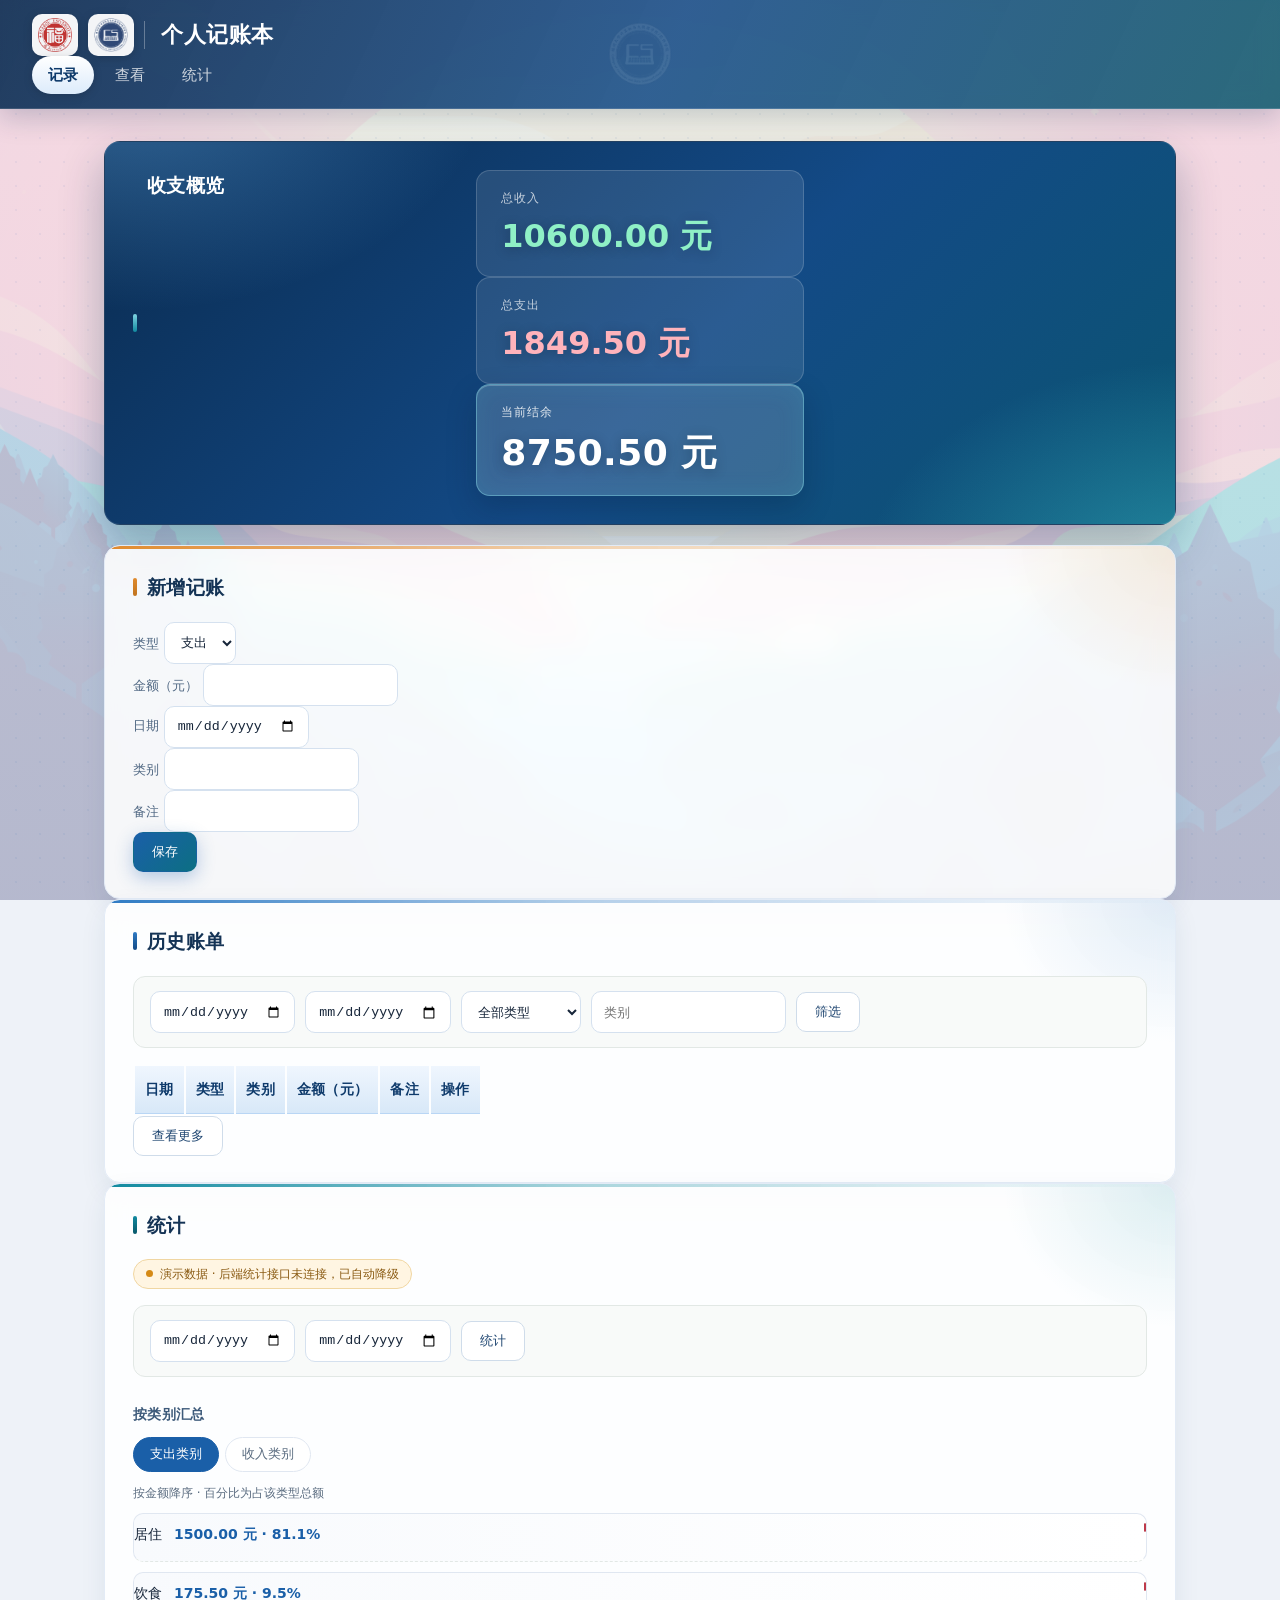
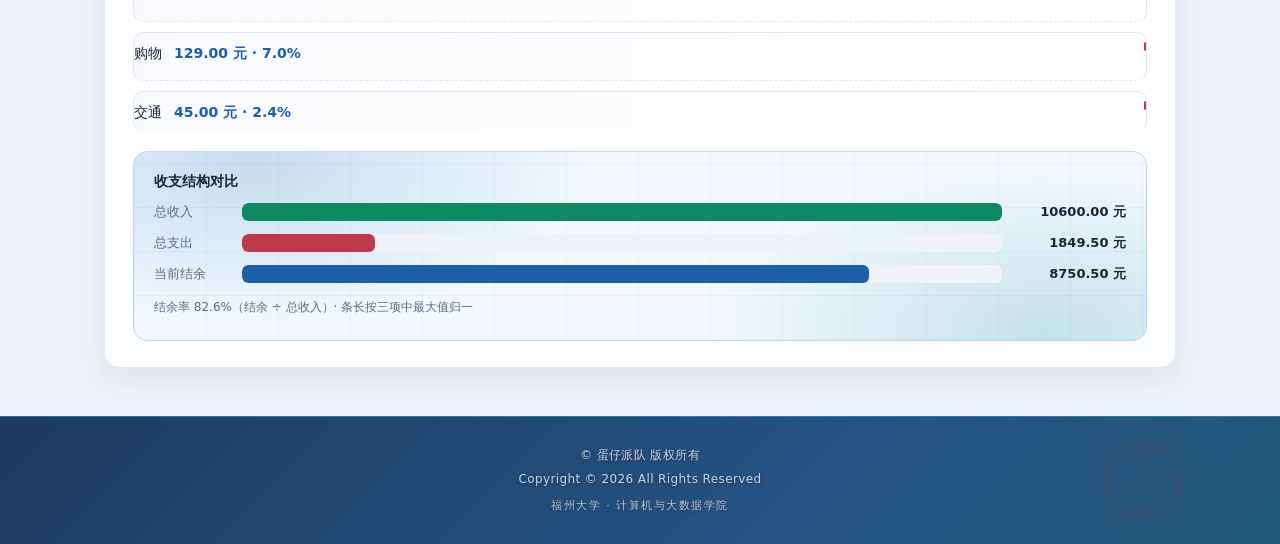
==== commit 3a1f54b6: "Merge branch 'dev' into feature/zjx" ====
--- a/frontend/index.html
+++ b/frontend/index.html
@@ -6,1094 +6,9 @@
     <title>个人记账本</title>
     <link rel="icon" type="image/png" href="../img/校徽.png">
     <link rel="stylesheet" href="css/style.css">
-    <style>
-        /* ===== 页面外壳补充样式（原 shell.css） ===== */
-        /* ============================================================
-           页面外壳补充样式 —— 模块负责人：成员 F
-           仅用于顶部徽标、导航和页脚，不改动队友的基础样式与 DOM 结构。
-           基础样式见 style.css，本文件在它之后加载。
-           ============================================================ */
-        
-        /* ---------- 顶部标题栏 ---------- */
-        
-        .topbar {
-            flex-wrap: wrap;
-            row-gap: 12px;
-        }
-        
-        .shell-brand {
-            display: flex;
-            align-items: center;
-            gap: 12px;
-            min-width: 0;
-        }
-        
-        .shell-brand__logo {
-            display: block;
-            flex: none;
-            width: auto;
-            height: 40px;
-            object-fit: contain;
-        }
-        
-        .shell-brand .topbar__title {
-            padding-left: 12px;
-            border-left: 1px solid var(--color-border);
-            line-height: 1.3;
-        }
-        
-        .topbar__nav a {
-            display: inline-block;
-            padding: 4px 0;
-            font-size: 15px;
-        }
-        
-        .topbar__nav a.is-active {
-            font-weight: 600;
-        }
-        
-        /* ---------- 页脚 ---------- */
-        
-        .shell-footer {
-            max-width: 960px;
-            margin: 8px auto 24px;
-            padding: 0 16px;
-            color: var(--color-muted);
-            font-size: 12px;
-            text-align: center;
-        }
-        
-        .shell-footer__text {
-            margin: 0;
-            color: #9aa3af;
-            letter-spacing: 0.3px;
-        }
-        
-        /* ---------- 窄屏适配 ---------- */
-        
-        @media (max-width: 640px) {
-            .topbar {
-                padding: 12px 16px;
-            }
-        
-            .shell-brand {
-                gap: 8px;
-            }
-        
-            .shell-brand__logo {
-                height: 32px;
-            }
-        
-            .shell-brand .topbar__title {
-                padding-left: 8px;
-                font-size: 18px;
-            }
-        
-            .topbar__nav {
-                gap: 14px;
-                font-size: 14px;
-            }
-        }
-
-        /* ===== 校园主题视觉层（原 theme.css） ===== */
-        /* ============================================================
-           校园主题视觉层 —— 模块负责人：成员 F
-           在 style.css、shell.css 之后加载，通过覆盖变量与类完成美化。
-           不修改 DOM 结构、id、class 名，也不影响队友 JS 的渲染逻辑。
-           主色调：学院蓝 #1a5fa8 + 青蓝 #118aa0
-           ============================================================ */
-        
-        /* ---------- 主题变量（覆盖 style.css 中的同名变量） ---------- */
-        
-        :root {
-            --color-bg: #eaf0f8;
-            --color-surface: #ffffff;
-            --color-border: #dbe5f1;
-            --color-text: #17263a;
-            --color-muted: #66788f;
-            --color-primary: #1a5fa8;
-            --color-primary-strong: #0d3f6f;
-            --color-primary-soft: #e9f1fb;
-            --color-accent: #118aa0;
-            --color-income: #0e8a63;
-            --color-expense: #be3a4a;
-            --radius: 16px;
-            --radius-sm: 10px;
-            --shadow: 0 10px 28px rgba(20, 58, 106, 0.09);
-            --shadow-sm: 0 4px 14px rgba(20, 58, 106, 0.07);
-            --shadow-xs: 0 1px 3px rgba(20, 58, 106, 0.06);
-        }
-        
-        /* ---------- 页面底色 ---------- */
-        
-        body {
-            font-size: 15px;
-            line-height: 1.6;
-            color: var(--color-text);
-            background-color: var(--color-bg);
-            background-image:
-                radial-gradient(1100px 420px at 50% -140px, rgba(26, 95, 168, 0.16), rgba(26, 95, 168, 0) 70%),
-                linear-gradient(180deg, #edf3fa 0%, #e6ecf6 100%);
-            background-repeat: no-repeat;
-            background-attachment: fixed;
-            -webkit-font-smoothing: antialiased;
-        }
-        
-        /* 锚点跳转时给吸顶导航留出空间 */
-        #overview,
-        #record-form,
-        #record-list,
-        #statistics {
-            scroll-margin-top: 92px;
-        }
-        
-        /* ---------- 顶部标题栏：深蓝渐变 ---------- */
-        
-        .topbar {
-            position: sticky;
-            top: 0;
-            z-index: 10;
-            padding: 14px 32px;
-            background: linear-gradient(115deg, #0d2f55 0%, #17497f 48%, #1a5fa8 100%);
-            border-bottom: 1px solid rgba(255, 255, 255, 0.1);
-            box-shadow: 0 8px 26px rgba(13, 47, 85, 0.22);
-        }
-        
-        .shell-brand {
-            gap: 10px;
-        }
-        
-        .shell-brand__logo {
-            height: 42px;
-            padding: 4px 6px;
-            background: rgba(255, 255, 255, 0.95);
-            border-radius: 10px;
-            box-shadow: 0 2px 10px rgba(0, 0, 0, 0.18);
-        }
-        
-        .shell-brand .topbar__title {
-            padding-left: 16px;
-            color: #ffffff;
-            font-size: 22px;
-            font-weight: 600;
-            letter-spacing: 0.6px;
-            border-left-color: rgba(255, 255, 255, 0.3);
-        }
-        
-        .topbar__nav {
-            gap: 4px;
-        }
-        
-        .topbar__nav a {
-            padding: 7px 16px;
-            border-radius: 999px;
-            color: rgba(255, 255, 255, 0.78);
-            font-size: 15px;
-            font-weight: 500;
-            text-decoration: none;
-            transition: background-color 0.18s ease, color 0.18s ease, box-shadow 0.18s ease;
-        }
-        
-        .topbar__nav a:hover {
-            color: #ffffff;
-            background: rgba(255, 255, 255, 0.14);
-        }
-        
-        .topbar__nav a.is-active,
-        .topbar__nav a.is-active:hover {
-            color: var(--color-primary-strong);
-            background: #ffffff;
-            font-weight: 600;
-            box-shadow: 0 2px 10px rgba(0, 0, 0, 0.16);
-        }
-        
-        /* ---------- 内容区与卡片 ---------- */
-        
-        .layout {
-            max-width: 1120px;
-            gap: 24px;
-            margin: 32px auto 0;
-            padding: 0 24px;
-        }
-        
-        .card {
-            padding: 26px 28px;
-            border: 1px solid #e3ebf6;
-            border-radius: var(--radius);
-            box-shadow: var(--shadow-sm);
-        }
-        
-        .card__title {
-            position: relative;
-            padding-left: 14px;
-            margin-bottom: 20px;
-            color: #143355;
-            font-size: 19px;
-            font-weight: 600;
-            letter-spacing: 0.4px;
-        }
-        
-        .card__title::before {
-            content: "";
-            position: absolute;
-            left: 0;
-            top: 50%;
-            width: 4px;
-            height: 18px;
-            border-radius: 2px;
-            background: linear-gradient(180deg, var(--color-primary), var(--color-accent));
-            transform: translateY(-50%);
-        }
-        
-        .card__subtitle {
-            margin: 26px 0 12px;
-            color: #3d5a7a;
-            font-size: 14px;
-            font-weight: 600;
-            letter-spacing: 0.3px;
-        }
-        
-        /* ---------- 收支概览数字卡片 ---------- */
-        
-        .overview__cards {
-            gap: 16px;
-        }
-        
-        .stat-card {
-            position: relative;
-            padding: 18px 20px 18px 24px;
-            background: linear-gradient(180deg, #ffffff 0%, #f2f7fe 100%);
-            border: 1px solid #e2ebf7;
-            border-radius: 14px;
-            box-shadow: var(--shadow-xs);
-            overflow: hidden;
-        }
-        
-        .stat-card::before {
-            content: "";
-            position: absolute;
-            left: 0;
-            top: 0;
-            bottom: 0;
-            width: 4px;
-            background: var(--color-primary);
-        }
-        
-        .stat-card--income::before {
-            background: var(--color-income);
-        }
-        
-        .stat-card--expense::before {
-            background: var(--color-expense);
-        }
-        
-        .stat-card__label {
-            margin-bottom: 8px;
-            color: #6b8299;
-            font-size: 12px;
-            font-weight: 500;
-            letter-spacing: 0.8px;
-        }
-        
-        .stat-card__value {
-            color: #143355;
-            font-size: 26px;
-            font-weight: 700;
-            line-height: 1.3;
-            font-variant-numeric: tabular-nums;
-        }
-        
-        .stat-card--balance .stat-card__value {
-            color: var(--color-primary);
-        }
-        
-        /* ---------- 表单控件 ---------- */
-        
-        .form__field label {
-            color: #4f6782;
-            font-size: 13px;
-            font-weight: 500;
-        }
-        
-        .form input,
-        .form select,
-        .filters input,
-        .filters select {
-            min-height: 42px;
-            padding: 9px 12px;
-            color: var(--color-text);
-            background: #fbfdff;
-            border: 1px solid #d5e1ef;
-            border-radius: var(--radius-sm);
-            transition: border-color 0.18s ease, box-shadow 0.18s ease, background-color 0.18s ease;
-        }
-        
-        .form input:hover,
-        .form select:hover,
-        .filters input:hover,
-        .filters select:hover {
-            border-color: #b9cde3;
-        }
-        
-        .form input:focus,
-        .form select:focus,
-        .filters input:focus,
-        .filters select:focus {
-            outline: none;
-            background: #ffffff;
-            border-color: var(--color-primary);
-            box-shadow: 0 0 0 3px rgba(26, 95, 168, 0.16);
-        }
-        
-        .form__message {
-            color: var(--color-expense);
-            font-size: 13px;
-        }
-        
-        /* ---------- 按钮 ---------- */
-        
-        .button {
-            padding: 10px 18px;
-            color: #1f4671;
-            background: #ffffff;
-            border: 1px solid #cfdcea;
-            border-radius: var(--radius-sm);
-            font-weight: 500;
-            transition: color 0.18s ease, border-color 0.18s ease, background-color 0.18s ease,
-                box-shadow 0.18s ease, transform 0.12s ease;
-        }
-        
-        .button:hover {
-            color: var(--color-primary);
-            background: #f4f9ff;
-            border-color: var(--color-primary);
-            box-shadow: var(--shadow-xs);
-        }
-        
-        .button:active {
-            transform: translateY(1px);
-        }
-        
-        .button:focus-visible {
-            outline: 2px solid var(--color-accent);
-            outline-offset: 2px;
-        }
-        
-        .button--primary {
-            color: #ffffff;
-            background: linear-gradient(135deg, #1a5fa8 0%, #0f7f9c 100%);
-            border-color: transparent;
-            box-shadow: 0 6px 16px rgba(26, 95, 168, 0.28);
-        }
-        
-        .button--primary:hover {
-            color: #ffffff;
-            background: linear-gradient(135deg, #174f8c 0%, #0b7189 100%);
-            border-color: transparent;
-            box-shadow: 0 8px 22px rgba(26, 95, 168, 0.34);
-            transform: translateY(-1px);
-        }
-        
-        .button--primary:active {
-            transform: translateY(0);
-        }
-        
-        /* ---------- 筛选栏 ---------- */
-        
-        .filters {
-            gap: 10px;
-            align-items: center;
-            margin-bottom: 16px;
-        }
-        
-        .filters input,
-        .filters select {
-            flex: 0 1 auto;
-            width: auto;
-            min-width: 120px;
-        }
-        
-        /* ---------- 账单表格 ---------- */
-        
-        .records {
-            font-size: 14px;
-        }
-        
-        .records th,
-        .records td {
-            padding: 12px 10px;
-        }
-        
-        .records thead th {
-            color: #1b4574;
-            background: var(--color-primary-soft);
-            border-bottom: 1px solid #d3e2f4;
-            font-weight: 600;
-            letter-spacing: 0.3px;
-        }
-        
-        .records tbody td {
-            color: #334a64;
-            border-bottom: 1px solid #edf2f9;
-        }
-        
-        .records tbody tr:nth-child(even) {
-            background: #f7fbff;
-        }
-        
-        .records tbody tr:hover {
-            background: #eaf3ff;
-        }
-        
-        .records tbody tr:last-child td {
-            border-bottom: none;
-        }
-        
-        .records tbody td[colspan] {
-            padding: 30px 10px;
-            color: var(--color-muted);
-            text-align: center;
-        }
-        
-        .records .amount--income {
-            color: var(--color-income);
-            font-weight: 600;
-            font-variant-numeric: tabular-nums;
-        }
-        
-        .records .amount--expense {
-            color: var(--color-expense);
-            font-weight: 600;
-            font-variant-numeric: tabular-nums;
-        }
-        
-        /* ---------- 类别汇总 ---------- */
-        
-        .category-list {
-            gap: 10px;
-        }
-        
-        .category-list li {
-            padding: 11px 14px;
-            background: linear-gradient(90deg, #f7faff 0%, #fdfeff 100%);
-            border: 1px solid #e2ebf7;
-            border-radius: var(--radius-sm);
-            font-size: 14px;
-            transition: border-color 0.18s ease, box-shadow 0.18s ease, background-color 0.18s ease;
-        }
-        
-        .category-list li:hover {
-            background: #f2f8ff;
-            border-color: #bcd2e8;
-            box-shadow: var(--shadow-xs);
-        }
-        
-        .category-list li span + span {
-            color: #154a7d;
-            font-weight: 600;
-            font-variant-numeric: tabular-nums;
-        }
-        
-        /* ---------- 图表容器（含空态） ---------- */
-        
-        .chart {
-            position: relative;
-            height: 340px;
-            margin-top: 20px;
-            border: 1px dashed #c4d7ea;
-            border-radius: 14px;
-            background-color: #f7fbff;
-            background-image:
-                repeating-linear-gradient(0deg, rgba(26, 95, 168, 0.05) 0 1px, transparent 1px 44px),
-                repeating-linear-gradient(90deg, rgba(26, 95, 168, 0.05) 0 1px, transparent 1px 72px);
-            overflow: hidden;
-        }
-        
-        .chart:empty::before {
-            content: "暂无图表数据，添加记录后展示趋势";
-            position: absolute;
-            inset: 0;
-            display: flex;
-            align-items: center;
-            justify-content: center;
-            color: #7d93ac;
-            font-size: 13px;
-            letter-spacing: 0.5px;
-        }
-        
-        /* ---------- 页脚版权 ---------- */
-        
-        .shell-footer {
-            max-width: 1120px;
-            margin: 40px auto 36px;
-            padding: 20px 24px 0;
-            border-top: 1px solid #d8e2f0;
-            text-align: center;
-        }
-        
-        .shell-footer__text {
-            margin: 0;
-            color: #8295ab;
-            font-size: 12px;
-            line-height: 2;
-            letter-spacing: 0.4px;
-        }
-        
-        /* ---------- 清晰度与降级保护 ---------- */
-        
-        @media (prefers-reduced-motion: reduce) {
-            .button,
-            .topbar__nav a,
-            .category-list li,
-            .form input,
-            .form select,
-            .filters input,
-            .filters select {
-                transition: none;
-            }
-        }
-        
-        /* ---------- 桌面宽屏 / 窄屏 ---------- */
-        
-        @media (max-width: 1024px) {
-            .topbar {
-                padding: 12px 20px;
-            }
-        
-            .layout {
-                padding: 0 20px;
-                margin-top: 24px;
-            }
-        
-            .card {
-                padding: 22px;
-            }
-        }
-        
-        @media (max-width: 640px) {
-            body {
-                font-size: 14px;
-            }
-        
-            .shell-brand__logo {
-                height: 34px;
-            }
-        
-            .shell-brand .topbar__title {
-                padding-left: 10px;
-                font-size: 18px;
-            }
-        
-            .topbar__nav a {
-                padding: 6px 12px;
-                font-size: 14px;
-            }
-        
-            .layout {
-                padding: 0 16px;
-                gap: 18px;
-            }
-        
-            .card {
-                padding: 18px 16px;
-                border-radius: 12px;
-            }
-        
-            .card__title {
-                font-size: 17px;
-            }
-        
-            .stat-card__value {
-                font-size: 22px;
-            }
-        
-            .filters input,
-            .filters select,
-            .filters .button {
-                flex: 1 1 140px;
-                min-width: 0;
-            }
-        
-            .records {
-                font-size: 13px;
-            }
-        
-            .records th,
-            .records td {
-                padding: 10px 6px;
-            }
-        
-            .chart {
-                height: 260px;
-            }
-        
-            .shell-footer {
-                margin: 28px auto 24px;
-                padding: 16px 16px 0;
-            }
-        }
-
-        /* ===== 视觉增强层（原 visual.css） ===== */
-        /* ============================================================
-           视觉增强层 —— 模块负责人：成员 F
-           在 style.css、shell.css、theme.css 之后加载，只做颜色与图像装饰：
-           完整配色 token、页面纹理、顶栏水印、概览主视觉、模块区分、深色页脚。
-           不修改 DOM、id、class 名，不改队友 JS，也不引入任何外部资源。
-           ============================================================ */
-        
-        /* ---------- 设计系统：完整颜色 token ---------- */
-        
-        :root {
-            /* 学院蓝 50–900（主色系） */
-            --brand-50: #eff6fe;
-            --brand-100: #dcebfb;
-            --brand-200: #b9d6f5;
-            --brand-300: #8bbbe9;
-            --brand-400: #569cd9;
-            --brand-500: #2f7bc4;
-            --brand-600: #1a5fa8;
-            --brand-700: #134a86;
-            --brand-800: #0e3a6b;
-            --brand-900: #0a2b50;
-        
-            /* 青蓝辅助色 */
-            --accent-50: #e8f8fb;
-            --accent-100: #d1f1f6;
-            --accent-300: #7fd4e2;
-            --accent-400: #3fc1d6;
-            --accent-500: #118aa0;
-            --accent-600: #0c6f83;
-            --accent-700: #08586a;
-        
-            /* 功能色：成功 / 警示 / 错误 */
-            --success-50: #e4f7ef;
-            --success-500: #0e8a63;
-            --success-600: #0a7052;
-            --warning-50: #fdf1e3;
-            --warning-500: #e08a2e;
-            --warning-600: #c0741f;
-            --danger-50: #fbe8ea;
-            --danger-500: #be3a4a;
-            --danger-600: #9f2d3b;
-        
-            /* 中性色 0–900 */
-            --neutral-0: #ffffff;
-            --neutral-50: #f8fafd;
-            --neutral-100: #eef2f8;
-            --neutral-200: #e0e7f1;
-            --neutral-300: #ccd8e6;
-            --neutral-400: #a2b3c7;
-            --neutral-500: #75879c;
-            --neutral-600: #5a6c80;
-            --neutral-700: #405264;
-            --neutral-800: #2a3b4d;
-            --neutral-900: #17263a;
-        
-            /* 三个功能模块的强调色 */
-            --module-record: var(--warning-500);
-            --module-list: var(--brand-500);
-            --module-stats: var(--accent-500);
-        
-            /* 语义映射：页面其余样式只引用这一层变量 */
-            --color-bg: var(--neutral-100);
-            --color-surface: var(--neutral-0);
-            --color-border: var(--neutral-200);
-            --color-text: var(--neutral-900);
-            --color-muted: var(--neutral-600);
-            --color-primary: var(--brand-600);
-            --color-primary-strong: var(--brand-900);
-            --color-primary-soft: var(--brand-50);
-            --color-accent: var(--accent-500);
-            --color-income: var(--success-500);
-            --color-expense: var(--danger-500);
-        
-            /* 字号层级 */
-            --text-xs: 12px;
-            --text-sm: 13px;
-            --text-md: 15px;
-            --text-lg: 19px;
-            --text-xl: 22px;
-            --text-2xl: 32px;
-        }
-        
-        /* ---------- 页面底色：背景图 + 高比例浅色遮罩 + 极淡点阵纹理 ---------- */
-        
-        body {
-            background-color: var(--neutral-100);
-            background-image:
-                radial-gradient(circle, rgba(26, 95, 168, 0.06) 0 1px, rgba(26, 95, 168, 0) 1.4px),
-                linear-gradient(180deg, rgba(242, 247, 253, 0.78) 0%, rgba(234, 241, 250, 0.76) 100%),
-                url("../img/背景.png");
-            background-size: 24px 24px, auto, cover;
-            background-position: center, center, center;
-            background-repeat: repeat, no-repeat, no-repeat;
-            background-attachment: fixed;
-        }
-        
-        /* ---------- 顶部标题栏：蛋仔派对横幅 + 深色遮罩 + 院徽水印 ---------- */
-        
-        .topbar {
-            overflow: hidden;
-            /* 顶栏只有约 64px 高，16:1 横幅按 cover 铺满后纵向会裁掉中段，
-               定位取 center 44% 保住角色头部，再用深色渐变压暗保证文字与徽标可读 */
-            background-color: var(--brand-900);
-            background-image:
-                linear-gradient(102deg,
-                    rgba(6, 26, 48, 0.78) 0%,
-                    rgba(9, 44, 78, 0.66) 52%,
-                    rgba(6, 54, 68, 0.76) 100%),
-                url("../img/《蛋仔派对》顶部.png");
-            background-size: auto, cover;
-            background-position: center, center 44%;
-            background-repeat: no-repeat;
-            border-bottom: 1px solid rgba(255, 255, 255, 0.14);
-            -webkit-backdrop-filter: blur(10px) saturate(1.05);
-            backdrop-filter: blur(10px) saturate(1.05);
-        }
-        
-        .topbar::before {
-            content: "";
-            position: absolute;
-            inset: 0;
-            background-image: url("../img/院徽.png");
-            background-position: center center;
-            background-repeat: no-repeat;
-            background-size: 64px auto;
-            opacity: 0.08;
-            pointer-events: none;
-        }
-        
-        .topbar > * {
-            position: relative;
-            z-index: 1;
-        }
-        
-        .topbar__nav a.is-active,
-        .topbar__nav a.is-active:hover {
-            color: var(--brand-800);
-            background: linear-gradient(180deg, var(--neutral-0) 0%, var(--brand-100) 100%);
-        }
-        
-        /* ---------- 卡片基础：统一圆角阴影，模块顶部色条与角落光晕 ---------- */
-        
-        .card {
-            position: relative;
-            background-color: rgba(255, 255, 255, 0.88);
-            background-repeat: no-repeat;
-            -webkit-backdrop-filter: blur(12px);
-            backdrop-filter: blur(12px);
-            box-shadow: 0 10px 26px rgba(20, 58, 106, 0.08);
-        }
-        
-        /* 记录：暖橙 */
-        #record-form {
-            background-image:
-                radial-gradient(240px 200px at 100% 0, rgba(224, 138, 46, 0.14), rgba(224, 138, 46, 0) 72%),
-                linear-gradient(90deg, var(--module-record) 0%, rgba(224, 138, 46, 0.35) 45%, rgba(224, 138, 46, 0) 100%);
-            background-size: auto, 100% 3px;
-            background-position: center, top left;
-        }
-        
-        #record-form .card__title::before {
-            background: linear-gradient(180deg, var(--module-record), var(--warning-600));
-        }
-        
-        /* 查看：蓝 */
-        #record-list {
-            background-image:
-                radial-gradient(240px 200px at 100% 0, rgba(47, 123, 196, 0.14), rgba(47, 123, 196, 0) 72%),
-                linear-gradient(90deg, var(--module-list) 0%, rgba(47, 123, 196, 0.35) 45%, rgba(47, 123, 196, 0) 100%);
-            background-size: auto, 100% 3px;
-            background-position: center, top left;
-        }
-        
-        #record-list .card__title::before {
-            background: linear-gradient(180deg, var(--module-list), var(--brand-700));
-        }
-        
-        /* 统计：青 */
-        #statistics {
-            background-image:
-                radial-gradient(240px 200px at 100% 0, rgba(17, 138, 160, 0.14), rgba(17, 138, 160, 0) 72%),
-                linear-gradient(90deg, var(--module-stats) 0%, rgba(17, 138, 160, 0.35) 45%, rgba(17, 138, 160, 0) 100%);
-            background-size: auto, 100% 3px;
-            background-position: center, top left;
-        }
-        
-        #statistics .card__title::before {
-            background: linear-gradient(180deg, var(--module-stats), var(--accent-700));
-        }
-        
-        /* ---------- 概览区：主视觉深色卡 ---------- */
-        
-        #overview {
-            padding: 28px;
-            color: var(--neutral-0);
-            background-color: var(--brand-900);
-            /* 蛋仔派对品牌横幅做主体，压一层深色渐变保证数字可读；
-               横幅是 4.75:1 的超宽图，窄卡上会裁掉左右，定位偏左中保住中央的蛋仔角色 */
-            background-image:
-                linear-gradient(112deg, rgba(5, 18, 34, 0.6) 0%, rgba(5, 24, 44, 0.4) 46%, rgba(6, 34, 60, 0.58) 100%),
-                linear-gradient(180deg, rgba(4, 16, 30, 0.5) 0%, rgba(4, 16, 30, 0.16) 34%, rgba(4, 16, 30, 0.5) 100%),
-                url("../img/《蛋仔派对》超宽横幅.png");
-            background-size: auto, auto, cover;
-            background-position: center, center, 35% 50%;
-            background-repeat: no-repeat;
-            border: 1px solid rgba(255, 255, 255, 0.1);
-            box-shadow: 0 20px 44px rgba(10, 43, 80, 0.3);
-        }
-        
-        #overview .card__title {
-            color: var(--neutral-0);
-        }
-        
-        #overview .card__title::before {
-            background: linear-gradient(180deg, var(--accent-300), var(--accent-500));
-        }
-        
-        #overview .stat-card {
-            background: rgba(5, 18, 34, 0.52);
-            border: 1px solid rgba(255, 255, 255, 0.18);
-            box-shadow: none;
-            backdrop-filter: blur(4px);
-            -webkit-backdrop-filter: blur(4px);
-        }
-        
-        #overview .stat-card::before {
-            display: none;
-        }
-        
-        #overview .stat-card__label {
-            color: rgba(255, 255, 255, 0.72);
-        }
-        
-        #overview .stat-card__value {
-            color: var(--neutral-0);
-            font-size: var(--text-2xl);
-            text-shadow: 0 2px 12px rgba(4, 20, 40, 0.28);
-        }
-        
-        #overview .stat-card--income .stat-card__value {
-            color: #8ff0c6;
-        }
-        
-        #overview .stat-card--expense .stat-card__value {
-            color: #ffb3bb;
-        }
-        
-        #overview .stat-card--balance {
-            background: rgba(6, 26, 48, 0.62);
-            border-color: rgba(127, 212, 226, 0.5);
-            box-shadow: 0 12px 30px rgba(4, 20, 40, 0.22),
-                inset 0 0 26px rgba(63, 193, 214, 0.16),
-                inset 0 1px 0 rgba(255, 255, 255, 0.24);
-            backdrop-filter: blur(8px);
-            -webkit-backdrop-filter: blur(8px);
-        }
-        
-        #overview .stat-card--balance .stat-card__label {
-            color: rgba(255, 255, 255, 0.85);
-        }
-        
-        #overview .stat-card--balance .stat-card__value {
-            color: var(--neutral-0);
-            font-size: 36px;
-            letter-spacing: 0.4px;
-        }
-        
-        /* 余额卡略宽，形成主次层次 */
-        @media (min-width: 901px) {
-            #overview .overview__cards {
-                grid-template-columns: 1fr 1fr 1.22fr;
-            }
-        }
-        
-        /* ---------- 按钮与表单：同色系渐变 ---------- */
-        
-        .button--primary {
-            background: linear-gradient(135deg, var(--brand-600) 0%, var(--accent-600) 100%);
-            box-shadow: 0 6px 18px rgba(26, 95, 168, 0.3);
-        }
-        
-        .button--primary:hover {
-            background: linear-gradient(135deg, var(--brand-700) 0%, var(--accent-700) 100%);
-            box-shadow: 0 8px 22px rgba(26, 95, 168, 0.36);
-        }
-        
-        .form input:focus,
-        .form select:focus,
-        .filters input:focus,
-        .filters select:focus {
-            border-color: var(--brand-500);
-            box-shadow: 0 0 0 3px rgba(47, 123, 196, 0.18);
-        }
-        
-        /* ---------- 需要精确阅读的区域：不透明度高于卡片 ---------- */
-        
-        .form input,
-        .form select,
-        .filters input,
-        .filters select {
-            background-color: rgba(255, 255, 255, 0.97);
-        }
-        
-        .records tbody tr {
-            background-color: rgba(255, 255, 255, 0.96);
-        }
-        
-        /* ---------- 账单表格：同色系表头渐变 ---------- */
-        
-        .records thead th {
-            background: linear-gradient(180deg, var(--brand-50) 0%, #d8e8f8 100%);
-            color: var(--brand-800);
-            border-bottom-color: var(--brand-200);
-        }
-        
-        .records tbody tr:nth-child(even) {
-            background: var(--neutral-50);
-        }
-        
-        .records tbody tr:hover {
-            background: var(--brand-50);
-        }
-        
-        /* ---------- 类别汇总 ---------- */
-        
-        .category-list li {
-            background: linear-gradient(90deg, var(--neutral-50) 0%, var(--neutral-0) 100%);
-            border-color: var(--neutral-200);
-        }
-        
-        .category-list li:hover {
-            background: linear-gradient(90deg, var(--brand-50) 0%, var(--neutral-0) 100%);
-            border-color: var(--brand-300);
-        }
-        
-        /* ---------- 图表容器：分区渐变空状态（不隐藏、不锁死子节点） ---------- */
-        
-        .chart {
-            overflow: visible;
-            border: 1px solid var(--brand-200);
-            background-color: #f2f8fe;
-            background-image:
-                radial-gradient(460px 220px at 12% 8%, rgba(47, 123, 196, 0.22), rgba(47, 123, 196, 0) 72%),
-                radial-gradient(460px 220px at 90% 94%, rgba(17, 138, 160, 0.2), rgba(17, 138, 160, 0) 72%),
-                repeating-linear-gradient(0deg, rgba(26, 95, 168, 0.055) 0 1px, rgba(26, 95, 168, 0) 1px 44px),
-                repeating-linear-gradient(90deg, rgba(26, 95, 168, 0.055) 0 1px, rgba(26, 95, 168, 0) 1px 72px);
-        }
-        
-        .chart:empty::before {
-            content: "暂无图表数据\A 添加记录后自动生成趋势图";
-            position: absolute;
-            inset: 0;
-            display: flex;
-            align-items: center;
-            justify-content: center;
-            color: var(--neutral-600);
-            font-size: var(--text-sm);
-            line-height: 1.9;
-            letter-spacing: 0.6px;
-            white-space: pre;
-            text-align: center;
-        }
-        
-        /* ---------- 页脚：深色区块，与顶栏呼应 ---------- */
-        
-        .shell-footer {
-            position: relative;
-            max-width: none;
-            margin: 48px 0 0;
-            padding: 26px 24px 30px;
-            overflow: hidden;
-            color: rgba(255, 255, 255, 0.75);
-            background-color: rgba(10, 43, 80, 0.7);
-            /* 蛋仔派对底部横幅铺底，13.2:1 的超宽图居中铺满，
-               压一层深色渐变保证三行文字可读 */
-            background-image:
-                linear-gradient(105deg,
-                    rgba(5, 18, 34, 0.74) 0%,
-                    rgba(6, 32, 58, 0.64) 60%,
-                    rgba(5, 44, 60, 0.72) 100%),
-                url("../img/《蛋仔派对》底部.png");
-            background-size: auto, cover;
-            background-position: center, center;
-            background-repeat: no-repeat;
-            -webkit-backdrop-filter: blur(7px);
-            backdrop-filter: blur(7px);
-            border-top: 1px solid rgba(63, 193, 214, 0.4);
-            text-align: center;
-        }
-        
-        .shell-footer::before {
-            content: "";
-            position: absolute;
-            right: 6%;
-            top: 50%;
-            width: 120px;
-            height: 120px;
-            background: url("../img/校徽.png") center / contain no-repeat;
-            opacity: 0.07;
-            transform: translateY(-50%);
-            pointer-events: none;
-        }
-        
-        .shell-footer::after {
-            content: "福州大学 · 计算机与大数据学院";
-            display: block;
-            margin-top: 6px;
-            color: rgba(255, 255, 255, 0.7);
-            font-size: 11px;
-            letter-spacing: 1.5px;
-            text-shadow: 0 1px 3px rgba(4, 20, 40, 0.5);
-        }
-        
-        .shell-footer > * {
-            position: relative;
-            z-index: 1;
-        }
-        
-        .shell-footer__text {
-            color: rgba(255, 255, 255, 0.78);
-            font-size: var(--text-xs);
-            text-shadow: 0 1px 3px rgba(4, 20, 40, 0.5);
-        }
-        
-        /* ---------- 窄屏适配 ---------- */
-        
-        @media (max-width: 900px) {
-            .topbar::before {
-                display: none;
-            }
-        
-            #overview {
-                padding: 20px;
-            }
-        
-            #overview .stat-card--balance .stat-card__value {
-                font-size: 28px;
-            }
-        
-            .shell-footer::before {
-                display: none;
-            }
-        }
-        
-        @media (max-width: 640px) {
-            #overview .stat-card__value {
-                font-size: 24px;
-            }
-        
-            #overview .stat-card--balance .stat-card__value {
-                font-size: 26px;
-            }
-        
-            .shell-footer {
-                margin-top: 32px;
-                padding: 22px 16px 24px;
-            }
-        }
-
-    </style>
+    <link rel="stylesheet" href="css/shell.css">
+    <link rel="stylesheet" href="css/theme.css">
+    <link rel="stylesheet" href="css/visual.css">
 </head>
 <body>
     <!-- 顶部导航：模块负责人 成员 F -->
--- a/frontend/css/shell.css
+++ b/frontend/css/shell.css
@@ -0,0 +1,86 @@
+/* ============================================================
+   页面外壳补充样式 —— 模块负责人：成员 F
+   仅用于顶部徽标、导航和页脚，不改动队友的基础样式与 DOM 结构。
+   基础样式见 style.css，本文件在它之后加载。
+   ============================================================ */
+
+/* ---------- 顶部标题栏 ---------- */
+
+.topbar {
+    flex-wrap: wrap;
+    row-gap: 12px;
+}
+
+.shell-brand {
+    display: flex;
+    align-items: center;
+    gap: 12px;
+    min-width: 0;
+}
+
+.shell-brand__logo {
+    display: block;
+    flex: none;
+    width: auto;
+    height: 40px;
+    object-fit: contain;
+}
+
+.shell-brand .topbar__title {
+    padding-left: 12px;
+    border-left: 1px solid var(--color-border);
+    line-height: 1.3;
+}
+
+.topbar__nav a {
+    display: inline-block;
+    padding: 4px 0;
+    font-size: 15px;
+}
+
+.topbar__nav a.is-active {
+    font-weight: 600;
+}
+
+/* ---------- 页脚 ---------- */
+
+.shell-footer {
+    max-width: 960px;
+    margin: 8px auto 24px;
+    padding: 0 16px;
+    color: var(--color-muted);
+    font-size: 12px;
+    text-align: center;
+}
+
+.shell-footer__text {
+    margin: 0;
+    color: #9aa3af;
+    letter-spacing: 0.3px;
+}
+
+/* ---------- 窄屏适配 ---------- */
+
+@media (max-width: 640px) {
+    .topbar {
+        padding: 12px 16px;
+    }
+
+    .shell-brand {
+        gap: 8px;
+    }
+
+    .shell-brand__logo {
+        height: 32px;
+    }
+
+    .shell-brand .topbar__title {
+        padding-left: 8px;
+        font-size: 18px;
+    }
+
+    .topbar__nav {
+        gap: 14px;
+        font-size: 14px;
+    }
+}
--- a/frontend/css/theme.css
+++ b/frontend/css/theme.css
@@ -0,0 +1,536 @@
+/* ============================================================
+   校园主题视觉层 —— 模块负责人：成员 F
+   在 style.css、shell.css 之后加载，通过覆盖变量与类完成美化。
+   不修改 DOM 结构、id、class 名，也不影响队友 JS 的渲染逻辑。
+   主色调：学院蓝 #1a5fa8 + 青蓝 #118aa0
+   ============================================================ */
+
+/* ---------- 主题变量（覆盖 style.css 中的同名变量） ---------- */
+
+:root {
+    --color-bg: #eaf0f8;
+    --color-surface: #ffffff;
+    --color-border: #dbe5f1;
+    --color-text: #17263a;
+    --color-muted: #66788f;
+    --color-primary: #1a5fa8;
+    --color-primary-strong: #0d3f6f;
+    --color-primary-soft: #e9f1fb;
+    --color-accent: #118aa0;
+    --color-income: #0e8a63;
+    --color-expense: #be3a4a;
+    --radius: 16px;
+    --radius-sm: 10px;
+    --shadow: 0 10px 28px rgba(20, 58, 106, 0.09);
+    --shadow-sm: 0 4px 14px rgba(20, 58, 106, 0.07);
+    --shadow-xs: 0 1px 3px rgba(20, 58, 106, 0.06);
+}
+
+/* ---------- 页面底色 ---------- */
+
+body {
+    font-size: 15px;
+    line-height: 1.6;
+    color: var(--color-text);
+    background-color: var(--color-bg);
+    background-image:
+        radial-gradient(1100px 420px at 50% -140px, rgba(26, 95, 168, 0.16), rgba(26, 95, 168, 0) 70%),
+        linear-gradient(180deg, #edf3fa 0%, #e6ecf6 100%);
+    background-repeat: no-repeat;
+    background-attachment: fixed;
+    -webkit-font-smoothing: antialiased;
+}
+
+/* 锚点跳转时给吸顶导航留出空间 */
+#overview,
+#record-form,
+#record-list,
+#statistics {
+    scroll-margin-top: 92px;
+}
+
+/* ---------- 顶部标题栏：深蓝渐变 ---------- */
+
+.topbar {
+    position: sticky;
+    top: 0;
+    z-index: 10;
+    padding: 14px 32px;
+    background: linear-gradient(115deg, #0d2f55 0%, #17497f 48%, #1a5fa8 100%);
+    border-bottom: 1px solid rgba(255, 255, 255, 0.1);
+    box-shadow: 0 8px 26px rgba(13, 47, 85, 0.22);
+}
+
+.shell-brand {
+    gap: 10px;
+}
+
+.shell-brand__logo {
+    height: 42px;
+    padding: 4px 6px;
+    background: rgba(255, 255, 255, 0.95);
+    border-radius: 10px;
+    box-shadow: 0 2px 10px rgba(0, 0, 0, 0.18);
+}
+
+.shell-brand .topbar__title {
+    padding-left: 16px;
+    color: #ffffff;
+    font-size: 22px;
+    font-weight: 600;
+    letter-spacing: 0.6px;
+    border-left-color: rgba(255, 255, 255, 0.3);
+}
+
+.topbar__nav {
+    gap: 4px;
+}
+
+.topbar__nav a {
+    padding: 7px 16px;
+    border-radius: 999px;
+    color: rgba(255, 255, 255, 0.78);
+    font-size: 15px;
+    font-weight: 500;
+    text-decoration: none;
+    transition: background-color 0.18s ease, color 0.18s ease, box-shadow 0.18s ease;
+}
+
+.topbar__nav a:hover {
+    color: #ffffff;
+    background: rgba(255, 255, 255, 0.14);
+}
+
+.topbar__nav a.is-active,
+.topbar__nav a.is-active:hover {
+    color: var(--color-primary-strong);
+    background: #ffffff;
+    font-weight: 600;
+    box-shadow: 0 2px 10px rgba(0, 0, 0, 0.16);
+}
+
+/* ---------- 内容区与卡片 ---------- */
+
+.layout {
+    max-width: 1120px;
+    gap: 24px;
+    margin: 32px auto 0;
+    padding: 0 24px;
+}
+
+.card {
+    padding: 26px 28px;
+    border: 1px solid #e3ebf6;
+    border-radius: var(--radius);
+    box-shadow: var(--shadow-sm);
+}
+
+.card__title {
+    position: relative;
+    padding-left: 14px;
+    margin-bottom: 20px;
+    color: #143355;
+    font-size: 19px;
+    font-weight: 600;
+    letter-spacing: 0.4px;
+}
+
+.card__title::before {
+    content: "";
+    position: absolute;
+    left: 0;
+    top: 50%;
+    width: 4px;
+    height: 18px;
+    border-radius: 2px;
+    background: linear-gradient(180deg, var(--color-primary), var(--color-accent));
+    transform: translateY(-50%);
+}
+
+.card__subtitle {
+    margin: 26px 0 12px;
+    color: #3d5a7a;
+    font-size: 14px;
+    font-weight: 600;
+    letter-spacing: 0.3px;
+}
+
+/* ---------- 收支概览数字卡片 ---------- */
+
+.overview__cards {
+    gap: 16px;
+}
+
+.stat-card {
+    position: relative;
+    padding: 18px 20px 18px 24px;
+    background: linear-gradient(180deg, #ffffff 0%, #f2f7fe 100%);
+    border: 1px solid #e2ebf7;
+    border-radius: 14px;
+    box-shadow: var(--shadow-xs);
+    overflow: hidden;
+}
+
+.stat-card::before {
+    content: "";
+    position: absolute;
+    left: 0;
+    top: 0;
+    bottom: 0;
+    width: 4px;
+    background: var(--color-primary);
+}
+
+.stat-card--income::before {
+    background: var(--color-income);
+}
+
+.stat-card--expense::before {
+    background: var(--color-expense);
+}
+
+.stat-card__label {
+    margin-bottom: 8px;
+    color: #6b8299;
+    font-size: 12px;
+    font-weight: 500;
+    letter-spacing: 0.8px;
+}
+
+.stat-card__value {
+    color: #143355;
+    font-size: 26px;
+    font-weight: 700;
+    line-height: 1.3;
+    font-variant-numeric: tabular-nums;
+}
+
+.stat-card--balance .stat-card__value {
+    color: var(--color-primary);
+}
+
+/* ---------- 表单控件 ---------- */
+
+.form__field label {
+    color: #4f6782;
+    font-size: 13px;
+    font-weight: 500;
+}
+
+.form input,
+.form select,
+.filters input,
+.filters select {
+    min-height: 42px;
+    padding: 9px 12px;
+    color: var(--color-text);
+    background: #fbfdff;
+    border: 1px solid #d5e1ef;
+    border-radius: var(--radius-sm);
+    transition: border-color 0.18s ease, box-shadow 0.18s ease, background-color 0.18s ease;
+}
+
+.form input:hover,
+.form select:hover,
+.filters input:hover,
+.filters select:hover {
+    border-color: #b9cde3;
+}
+
+.form input:focus,
+.form select:focus,
+.filters input:focus,
+.filters select:focus {
+    outline: none;
+    background: #ffffff;
+    border-color: var(--color-primary);
+    box-shadow: 0 0 0 3px rgba(26, 95, 168, 0.16);
+}
+
+.form__message {
+    color: var(--color-expense);
+    font-size: 13px;
+}
+
+/* ---------- 按钮 ---------- */
+
+.button {
+    padding: 10px 18px;
+    color: #1f4671;
+    background: #ffffff;
+    border: 1px solid #cfdcea;
+    border-radius: var(--radius-sm);
+    font-weight: 500;
+    transition: color 0.18s ease, border-color 0.18s ease, background-color 0.18s ease,
+        box-shadow 0.18s ease, transform 0.12s ease;
+}
+
+.button:hover {
+    color: var(--color-primary);
+    background: #f4f9ff;
+    border-color: var(--color-primary);
+    box-shadow: var(--shadow-xs);
+}
+
+.button:active {
+    transform: translateY(1px);
+}
+
+.button:focus-visible {
+    outline: 2px solid var(--color-accent);
+    outline-offset: 2px;
+}
+
+.button--primary {
+    color: #ffffff;
+    background: linear-gradient(135deg, #1a5fa8 0%, #0f7f9c 100%);
+    border-color: transparent;
+    box-shadow: 0 6px 16px rgba(26, 95, 168, 0.28);
+}
+
+.button--primary:hover {
+    color: #ffffff;
+    background: linear-gradient(135deg, #174f8c 0%, #0b7189 100%);
+    border-color: transparent;
+    box-shadow: 0 8px 22px rgba(26, 95, 168, 0.34);
+    transform: translateY(-1px);
+}
+
+.button--primary:active {
+    transform: translateY(0);
+}
+
+/* ---------- 筛选栏 ---------- */
+
+.filters {
+    gap: 10px;
+    align-items: center;
+    margin-bottom: 16px;
+}
+
+.filters input,
+.filters select {
+    flex: 0 1 auto;
+    width: auto;
+    min-width: 120px;
+}
+
+/* ---------- 账单表格 ---------- */
+
+.records {
+    font-size: 14px;
+}
+
+.records th,
+.records td {
+    padding: 12px 10px;
+}
+
+.records thead th {
+    color: #1b4574;
+    background: var(--color-primary-soft);
+    border-bottom: 1px solid #d3e2f4;
+    font-weight: 600;
+    letter-spacing: 0.3px;
+}
+
+.records tbody td {
+    color: #334a64;
+    border-bottom: 1px solid #edf2f9;
+}
+
+.records tbody tr:nth-child(even) {
+    background: #f7fbff;
+}
+
+.records tbody tr:hover {
+    background: #eaf3ff;
+}
+
+.records tbody tr:last-child td {
+    border-bottom: none;
+}
+
+.records tbody td[colspan] {
+    padding: 30px 10px;
+    color: var(--color-muted);
+    text-align: center;
+}
+
+.records .amount--income {
+    color: var(--color-income);
+    font-weight: 600;
+    font-variant-numeric: tabular-nums;
+}
+
+.records .amount--expense {
+    color: var(--color-expense);
+    font-weight: 600;
+    font-variant-numeric: tabular-nums;
+}
+
+/* ---------- 类别汇总 ---------- */
+
+.category-list {
+    gap: 10px;
+}
+
+.category-list li {
+    padding: 11px 14px;
+    background: linear-gradient(90deg, #f7faff 0%, #fdfeff 100%);
+    border: 1px solid #e2ebf7;
+    border-radius: var(--radius-sm);
+    font-size: 14px;
+    transition: border-color 0.18s ease, box-shadow 0.18s ease, background-color 0.18s ease;
+}
+
+.category-list li:hover {
+    background: #f2f8ff;
+    border-color: #bcd2e8;
+    box-shadow: var(--shadow-xs);
+}
+
+.category-list li span + span {
+    color: #154a7d;
+    font-weight: 600;
+    font-variant-numeric: tabular-nums;
+}
+
+/* ---------- 图表容器（含空态） ---------- */
+
+.chart {
+    position: relative;
+    height: 340px;
+    margin-top: 20px;
+    border: 1px dashed #c4d7ea;
+    border-radius: 14px;
+    background-color: #f7fbff;
+    background-image:
+        repeating-linear-gradient(0deg, rgba(26, 95, 168, 0.05) 0 1px, transparent 1px 44px),
+        repeating-linear-gradient(90deg, rgba(26, 95, 168, 0.05) 0 1px, transparent 1px 72px);
+    overflow: hidden;
+}
+
+.chart:empty::before {
+    content: "暂无图表数据，添加记录后展示趋势";
+    position: absolute;
+    inset: 0;
+    display: flex;
+    align-items: center;
+    justify-content: center;
+    color: #7d93ac;
+    font-size: 13px;
+    letter-spacing: 0.5px;
+}
+
+/* ---------- 页脚版权 ---------- */
+
+.shell-footer {
+    max-width: 1120px;
+    margin: 40px auto 36px;
+    padding: 20px 24px 0;
+    border-top: 1px solid #d8e2f0;
+    text-align: center;
+}
+
+.shell-footer__text {
+    margin: 0;
+    color: #8295ab;
+    font-size: 12px;
+    line-height: 2;
+    letter-spacing: 0.4px;
+}
+
+/* ---------- 清晰度与降级保护 ---------- */
+
+@media (prefers-reduced-motion: reduce) {
+    .button,
+    .topbar__nav a,
+    .category-list li,
+    .form input,
+    .form select,
+    .filters input,
+    .filters select {
+        transition: none;
+    }
+}
+
+/* ---------- 桌面宽屏 / 窄屏 ---------- */
+
+@media (max-width: 1024px) {
+    .topbar {
+        padding: 12px 20px;
+    }
+
+    .layout {
+        padding: 0 20px;
+        margin-top: 24px;
+    }
+
+    .card {
+        padding: 22px;
+    }
+}
+
+@media (max-width: 640px) {
+    body {
+        font-size: 14px;
+    }
+
+    .shell-brand__logo {
+        height: 34px;
+    }
+
+    .shell-brand .topbar__title {
+        padding-left: 10px;
+        font-size: 18px;
+    }
+
+    .topbar__nav a {
+        padding: 6px 12px;
+        font-size: 14px;
+    }
+
+    .layout {
+        padding: 0 16px;
+        gap: 18px;
+    }
+
+    .card {
+        padding: 18px 16px;
+        border-radius: 12px;
+    }
+
+    .card__title {
+        font-size: 17px;
+    }
+
+    .stat-card__value {
+        font-size: 22px;
+    }
+
+    .filters input,
+    .filters select,
+    .filters .button {
+        flex: 1 1 140px;
+        min-width: 0;
+    }
+
+    .records {
+        font-size: 13px;
+    }
+
+    .records th,
+    .records td {
+        padding: 10px 6px;
+    }
+
+    .chart {
+        height: 260px;
+    }
+
+    .shell-footer {
+        margin: 28px auto 24px;
+        padding: 16px 16px 0;
+    }
+}
--- a/frontend/css/visual.css
+++ b/frontend/css/visual.css
@@ -0,0 +1,434 @@
+/* ============================================================
+   视觉增强层 —— 模块负责人：成员 F
+   在 style.css、shell.css、theme.css 之后加载，只做颜色与图像装饰：
+   完整配色 token、页面纹理、顶栏水印、概览主视觉、模块区分、深色页脚。
+   不修改 DOM、id、class 名，不改队友 JS，也不引入任何外部资源。
+   ============================================================ */
+
+/* ---------- 设计系统：完整颜色 token ---------- */
+
+:root {
+    /* 学院蓝 50–900（主色系） */
+    --brand-50: #eff6fe;
+    --brand-100: #dcebfb;
+    --brand-200: #b9d6f5;
+    --brand-300: #8bbbe9;
+    --brand-400: #569cd9;
+    --brand-500: #2f7bc4;
+    --brand-600: #1a5fa8;
+    --brand-700: #134a86;
+    --brand-800: #0e3a6b;
+    --brand-900: #0a2b50;
+
+    /* 青蓝辅助色 */
+    --accent-50: #e8f8fb;
+    --accent-100: #d1f1f6;
+    --accent-300: #7fd4e2;
+    --accent-400: #3fc1d6;
+    --accent-500: #118aa0;
+    --accent-600: #0c6f83;
+    --accent-700: #08586a;
+
+    /* 功能色：成功 / 警示 / 错误 */
+    --success-50: #e4f7ef;
+    --success-500: #0e8a63;
+    --success-600: #0a7052;
+    --warning-50: #fdf1e3;
+    --warning-500: #e08a2e;
+    --warning-600: #c0741f;
+    --danger-50: #fbe8ea;
+    --danger-500: #be3a4a;
+    --danger-600: #9f2d3b;
+
+    /* 中性色 0–900 */
+    --neutral-0: #ffffff;
+    --neutral-50: #f8fafd;
+    --neutral-100: #eef2f8;
+    --neutral-200: #e0e7f1;
+    --neutral-300: #ccd8e6;
+    --neutral-400: #a2b3c7;
+    --neutral-500: #75879c;
+    --neutral-600: #5a6c80;
+    --neutral-700: #405264;
+    --neutral-800: #2a3b4d;
+    --neutral-900: #17263a;
+
+    /* 三个功能模块的强调色 */
+    --module-record: var(--warning-500);
+    --module-list: var(--brand-500);
+    --module-stats: var(--accent-500);
+
+    /* 语义映射：页面其余样式只引用这一层变量 */
+    --color-bg: var(--neutral-100);
+    --color-surface: var(--neutral-0);
+    --color-border: var(--neutral-200);
+    --color-text: var(--neutral-900);
+    --color-muted: var(--neutral-600);
+    --color-primary: var(--brand-600);
+    --color-primary-strong: var(--brand-900);
+    --color-primary-soft: var(--brand-50);
+    --color-accent: var(--accent-500);
+    --color-income: var(--success-500);
+    --color-expense: var(--danger-500);
+
+    /* 字号层级 */
+    --text-xs: 12px;
+    --text-sm: 13px;
+    --text-md: 15px;
+    --text-lg: 19px;
+    --text-xl: 22px;
+    --text-2xl: 32px;
+}
+
+/* ---------- 页面底色：背景图 + 高比例浅色遮罩 + 极淡点阵纹理 ---------- */
+
+body {
+    background-color: var(--neutral-100);
+    background-image:
+        radial-gradient(circle, rgba(26, 95, 168, 0.06) 0 1px, rgba(26, 95, 168, 0) 1.4px),
+        linear-gradient(180deg, rgba(242, 247, 253, 0.78) 0%, rgba(234, 241, 250, 0.76) 100%),
+        url("../../img/背景.png");
+    background-size: 24px 24px, auto, cover;
+    background-position: center, center, center;
+    background-repeat: repeat, no-repeat, no-repeat;
+    background-attachment: fixed;
+}
+
+/* ---------- 顶部标题栏：深色渐变 + 院徽水印 ---------- */
+
+.topbar {
+    overflow: hidden;
+    background: linear-gradient(115deg,
+        rgba(10, 43, 80, 0.9) 0%,
+        rgba(19, 74, 134, 0.87) 52%,
+        rgba(8, 86, 106, 0.85) 100%);
+    border-bottom: 1px solid rgba(255, 255, 255, 0.14);
+    -webkit-backdrop-filter: blur(10px) saturate(1.05);
+    backdrop-filter: blur(10px) saturate(1.05);
+}
+
+.topbar::before {
+    content: "";
+    position: absolute;
+    inset: 0;
+    background-image: url("../../img/院徽.png");
+    background-position: center center;
+    background-repeat: no-repeat;
+    background-size: 64px auto;
+    opacity: 0.08;
+    pointer-events: none;
+}
+
+.topbar > * {
+    position: relative;
+    z-index: 1;
+}
+
+.topbar__nav a.is-active,
+.topbar__nav a.is-active:hover {
+    color: var(--brand-800);
+    background: linear-gradient(180deg, var(--neutral-0) 0%, var(--brand-100) 100%);
+}
+
+/* ---------- 卡片基础：统一圆角阴影，模块顶部色条与角落光晕 ---------- */
+
+.card {
+    position: relative;
+    background-color: rgba(255, 255, 255, 0.88);
+    background-repeat: no-repeat;
+    -webkit-backdrop-filter: blur(12px);
+    backdrop-filter: blur(12px);
+    box-shadow: 0 10px 26px rgba(20, 58, 106, 0.08);
+}
+
+/* 记录：暖橙 */
+#record-form {
+    background-image:
+        radial-gradient(240px 200px at 100% 0, rgba(224, 138, 46, 0.14), rgba(224, 138, 46, 0) 72%),
+        linear-gradient(90deg, var(--module-record) 0%, rgba(224, 138, 46, 0.35) 45%, rgba(224, 138, 46, 0) 100%);
+    background-size: auto, 100% 3px;
+    background-position: center, top left;
+}
+
+#record-form .card__title::before {
+    background: linear-gradient(180deg, var(--module-record), var(--warning-600));
+}
+
+/* 查看：蓝 */
+#record-list {
+    background-image:
+        radial-gradient(240px 200px at 100% 0, rgba(47, 123, 196, 0.14), rgba(47, 123, 196, 0) 72%),
+        linear-gradient(90deg, var(--module-list) 0%, rgba(47, 123, 196, 0.35) 45%, rgba(47, 123, 196, 0) 100%);
+    background-size: auto, 100% 3px;
+    background-position: center, top left;
+}
+
+#record-list .card__title::before {
+    background: linear-gradient(180deg, var(--module-list), var(--brand-700));
+}
+
+/* 统计：青 */
+#statistics {
+    background-image:
+        radial-gradient(240px 200px at 100% 0, rgba(17, 138, 160, 0.14), rgba(17, 138, 160, 0) 72%),
+        linear-gradient(90deg, var(--module-stats) 0%, rgba(17, 138, 160, 0.35) 45%, rgba(17, 138, 160, 0) 100%);
+    background-size: auto, 100% 3px;
+    background-position: center, top left;
+}
+
+#statistics .card__title::before {
+    background: linear-gradient(180deg, var(--module-stats), var(--accent-700));
+}
+
+/* ---------- 概览区：主视觉深色卡 ---------- */
+
+#overview {
+    padding: 28px;
+    color: var(--neutral-0);
+    background-color: var(--brand-900);
+    background-image:
+        radial-gradient(520px 340px at 2% -18%, rgba(86, 156, 217, 0.55), rgba(86, 156, 217, 0) 70%),
+        radial-gradient(480px 320px at 102% 116%, rgba(63, 193, 214, 0.5), rgba(63, 193, 214, 0) 70%),
+        linear-gradient(135deg, var(--brand-900) 0%, var(--brand-700) 55%, var(--accent-700) 115%);
+    border: 1px solid rgba(255, 255, 255, 0.1);
+    box-shadow: 0 20px 44px rgba(10, 43, 80, 0.3);
+}
+
+#overview .card__title {
+    color: var(--neutral-0);
+}
+
+#overview .card__title::before {
+    background: linear-gradient(180deg, var(--accent-300), var(--accent-500));
+}
+
+#overview .stat-card {
+    background: rgba(255, 255, 255, 0.1);
+    border: 1px solid rgba(255, 255, 255, 0.16);
+    box-shadow: none;
+}
+
+#overview .stat-card::before {
+    display: none;
+}
+
+#overview .stat-card__label {
+    color: rgba(255, 255, 255, 0.72);
+}
+
+#overview .stat-card__value {
+    color: var(--neutral-0);
+    font-size: var(--text-2xl);
+    text-shadow: 0 2px 12px rgba(4, 20, 40, 0.28);
+}
+
+#overview .stat-card--income .stat-card__value {
+    color: #8ff0c6;
+}
+
+#overview .stat-card--expense .stat-card__value {
+    color: #ffb3bb;
+}
+
+#overview .stat-card--balance {
+    background: rgba(255, 255, 255, 0.17);
+    border-color: rgba(127, 212, 226, 0.5);
+    box-shadow: 0 12px 30px rgba(4, 20, 40, 0.22),
+        inset 0 0 26px rgba(63, 193, 214, 0.14),
+        inset 0 1px 0 rgba(255, 255, 255, 0.24);
+}
+
+#overview .stat-card--balance .stat-card__label {
+    color: rgba(255, 255, 255, 0.85);
+}
+
+#overview .stat-card--balance .stat-card__value {
+    color: var(--neutral-0);
+    font-size: 36px;
+    letter-spacing: 0.4px;
+}
+
+/* 余额卡略宽，形成主次层次 */
+@media (min-width: 901px) {
+    #overview .overview__cards {
+        grid-template-columns: 1fr 1fr 1.22fr;
+    }
+}
+
+/* ---------- 按钮与表单：同色系渐变 ---------- */
+
+.button--primary {
+    background: linear-gradient(135deg, var(--brand-600) 0%, var(--accent-600) 100%);
+    box-shadow: 0 6px 18px rgba(26, 95, 168, 0.3);
+}
+
+.button--primary:hover {
+    background: linear-gradient(135deg, var(--brand-700) 0%, var(--accent-700) 100%);
+    box-shadow: 0 8px 22px rgba(26, 95, 168, 0.36);
+}
+
+.form input:focus,
+.form select:focus,
+.filters input:focus,
+.filters select:focus {
+    border-color: var(--brand-500);
+    box-shadow: 0 0 0 3px rgba(47, 123, 196, 0.18);
+}
+
+/* ---------- 需要精确阅读的区域：不透明度高于卡片 ---------- */
+
+.form input,
+.form select,
+.filters input,
+.filters select {
+    background-color: rgba(255, 255, 255, 0.97);
+}
+
+.records tbody tr {
+    background-color: rgba(255, 255, 255, 0.96);
+}
+
+/* ---------- 账单表格：同色系表头渐变 ---------- */
+
+.records thead th {
+    background: linear-gradient(180deg, var(--brand-50) 0%, #d8e8f8 100%);
+    color: var(--brand-800);
+    border-bottom-color: var(--brand-200);
+}
+
+.records tbody tr:nth-child(even) {
+    background: var(--neutral-50);
+}
+
+.records tbody tr:hover {
+    background: var(--brand-50);
+}
+
+/* ---------- 类别汇总 ---------- */
+
+.category-list li {
+    background: linear-gradient(90deg, var(--neutral-50) 0%, var(--neutral-0) 100%);
+    border-color: var(--neutral-200);
+}
+
+.category-list li:hover {
+    background: linear-gradient(90deg, var(--brand-50) 0%, var(--neutral-0) 100%);
+    border-color: var(--brand-300);
+}
+
+/* ---------- 图表容器：分区渐变空状态（不隐藏、不锁死子节点） ---------- */
+
+.chart {
+    overflow: visible;
+    border: 1px solid var(--brand-200);
+    background-color: #f2f8fe;
+    background-image:
+        radial-gradient(460px 220px at 12% 8%, rgba(47, 123, 196, 0.22), rgba(47, 123, 196, 0) 72%),
+        radial-gradient(460px 220px at 90% 94%, rgba(17, 138, 160, 0.2), rgba(17, 138, 160, 0) 72%),
+        repeating-linear-gradient(0deg, rgba(26, 95, 168, 0.055) 0 1px, rgba(26, 95, 168, 0) 1px 44px),
+        repeating-linear-gradient(90deg, rgba(26, 95, 168, 0.055) 0 1px, rgba(26, 95, 168, 0) 1px 72px);
+}
+
+.chart:empty::before {
+    content: "暂无图表数据\A 添加记录后自动生成趋势图";
+    position: absolute;
+    inset: 0;
+    display: flex;
+    align-items: center;
+    justify-content: center;
+    color: var(--neutral-600);
+    font-size: var(--text-sm);
+    line-height: 1.9;
+    letter-spacing: 0.6px;
+    white-space: pre;
+    text-align: center;
+}
+
+/* ---------- 页脚：深色区块，与顶栏呼应 ---------- */
+
+.shell-footer {
+    position: relative;
+    max-width: none;
+    margin: 48px 0 0;
+    padding: 26px 24px 30px;
+    overflow: hidden;
+    color: rgba(255, 255, 255, 0.75);
+    background-color: rgba(10, 43, 80, 0.7);
+    background-image: linear-gradient(135deg,
+        rgba(10, 43, 80, 0.72) 0%,
+        rgba(19, 74, 134, 0.7) 62%,
+        rgba(8, 86, 106, 0.7) 118%);
+    -webkit-backdrop-filter: blur(7px);
+    backdrop-filter: blur(7px);
+    border-top: 1px solid rgba(63, 193, 214, 0.4);
+    text-align: center;
+}
+
+.shell-footer::before {
+    content: "";
+    position: absolute;
+    right: 6%;
+    top: 50%;
+    width: 120px;
+    height: 120px;
+    background: url("../../img/校徽.png") center / contain no-repeat;
+    opacity: 0.07;
+    transform: translateY(-50%);
+    pointer-events: none;
+}
+
+.shell-footer::after {
+    content: "福州大学 · 计算机与大数据学院";
+    display: block;
+    margin-top: 6px;
+    color: rgba(255, 255, 255, 0.7);
+    font-size: 11px;
+    letter-spacing: 1.5px;
+    text-shadow: 0 1px 3px rgba(4, 20, 40, 0.5);
+}
+
+.shell-footer > * {
+    position: relative;
+    z-index: 1;
+}
+
+.shell-footer__text {
+    color: rgba(255, 255, 255, 0.78);
+    font-size: var(--text-xs);
+    text-shadow: 0 1px 3px rgba(4, 20, 40, 0.5);
+}
+
+/* ---------- 窄屏适配 ---------- */
+
+@media (max-width: 900px) {
+    .topbar::before {
+        display: none;
+    }
+
+    #overview {
+        padding: 20px;
+    }
+
+    #overview .stat-card--balance .stat-card__value {
+        font-size: 28px;
+    }
+
+    .shell-footer::before {
+        display: none;
+    }
+}
+
+@media (max-width: 640px) {
+    #overview .stat-card__value {
+        font-size: 24px;
+    }
+
+    #overview .stat-card--balance .stat-card__value {
+        font-size: 26px;
+    }
+
+    .shell-footer {
+        margin-top: 32px;
+        padding: 22px 16px 24px;
+    }
+}
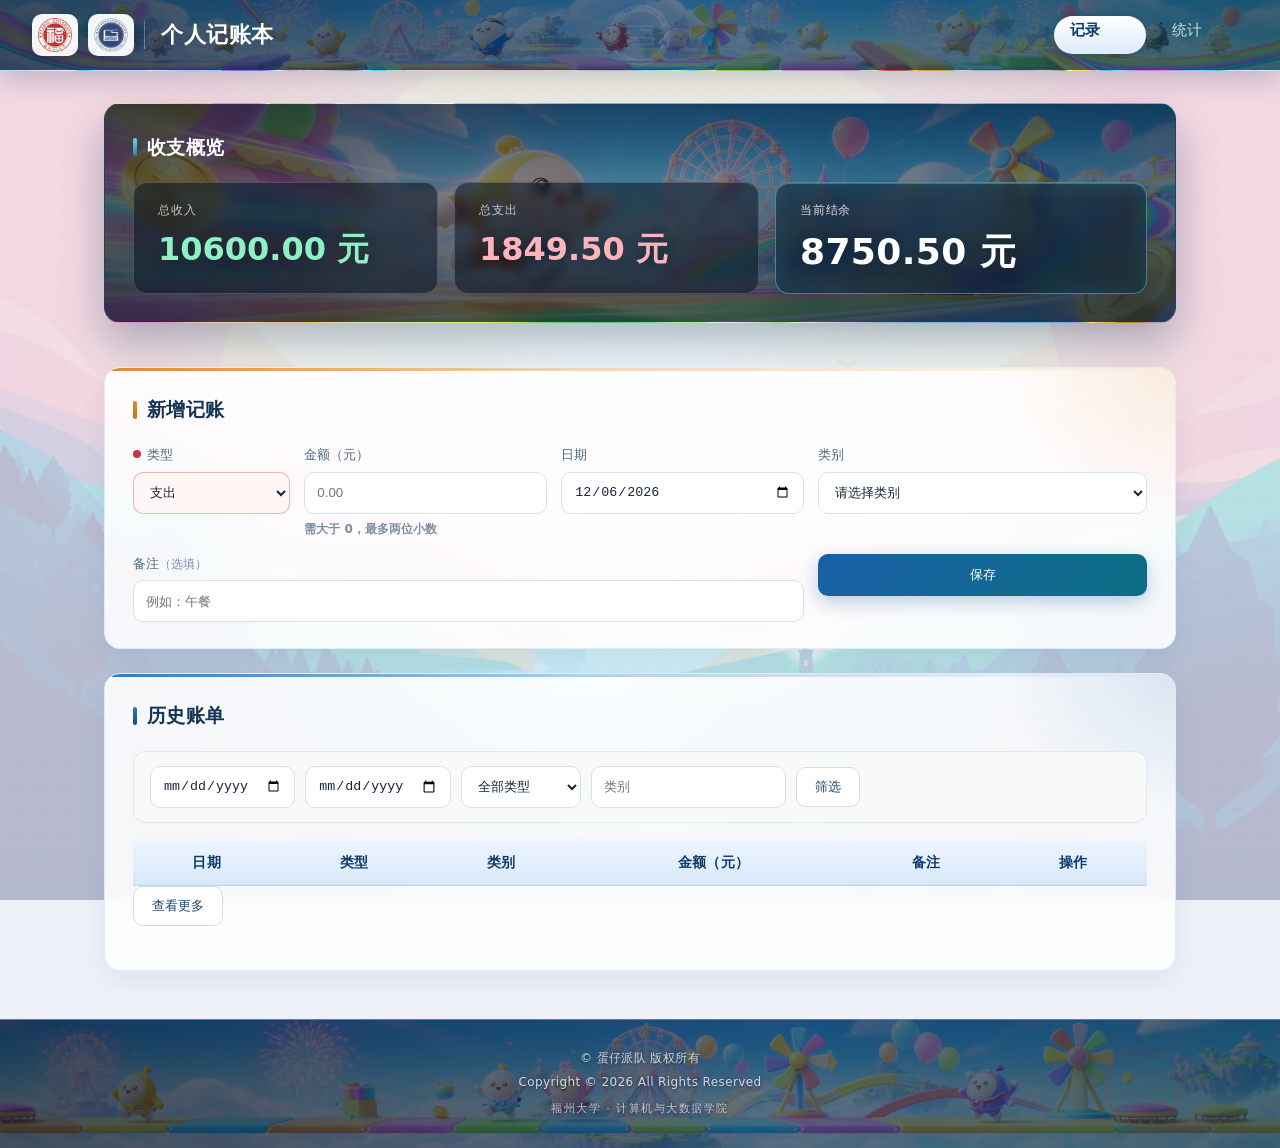
==== commit 92e2ec8f: "feat: polish record form, split statistics page and share app styles" ====
--- a/frontend/index.html
+++ b/frontend/index.html
@@ -6,9 +6,7 @@
     <title>个人记账本</title>
     <link rel="icon" type="image/png" href="../img/校徽.png">
     <link rel="stylesheet" href="css/style.css">
-    <link rel="stylesheet" href="css/shell.css">
-    <link rel="stylesheet" href="css/theme.css">
-    <link rel="stylesheet" href="css/visual.css">
+    <link rel="stylesheet" href="css/app.css">
 </head>
 <body>
     <!-- 顶部导航：模块负责人 成员 F -->
@@ -20,8 +18,7 @@
         </div>
         <nav class="topbar__nav">
             <a href="#record-form" class="is-active">记录</a>
-            <a href="#record-list">查看</a>
-            <a href="#statistics">统计</a>
+            <a href="statistics.html">统计</a>
         </nav>
     </header>
 
@@ -48,8 +45,8 @@
         <!-- 新增记账表单：成员 G -->
         <section id="record-form" class="card">
             <h2 class="card__title">新增记账</h2>
-            <form id="record-form-element" class="form">
-                <div class="form__field">
+            <form id="record-form-element" class="form" novalidate>
+                <div class="form__field form__field--type">
                     <label for="type">类型</label>
                     <select id="type" name="type" required>
                         <option value="expense">支出</option>
@@ -57,28 +54,50 @@
                     </select>
                 </div>
 
-                <div class="form__field">
+                <div class="form__field form__field--amount">
                     <label for="amount">金额（元）</label>
-                    <input id="amount" name="amount" type="number" min="0.01" step="0.01" required>
+                    <input id="amount" name="amount" type="number" inputmode="decimal" min="0.01" step="0.01"
+                        placeholder="0.00" autocomplete="off" required aria-describedby="amount-error">
+                    <p class="form__hint">需大于 0，最多两位小数</p>
+                    <p class="form__error" id="amount-error" hidden></p>
                 </div>
 
-                <div class="form__field">
+                <div class="form__field form__field--date">
                     <label for="date">日期</label>
-                    <input id="date" name="date" type="date" required>
+                    <input id="date" name="date" type="date" required aria-describedby="date-error">
+                    <p class="form__error" id="date-error" hidden></p>
                 </div>
 
-                <div class="form__field">
+                <div class="form__field form__field--category">
                     <label for="category">类别</label>
-                    <input id="category" name="category" type="text" maxlength="30" required>
+                    <select id="category" name="category" required aria-describedby="category-error">
+                        <option value="">请选择类别</option>
+                        <option value="饮食">饮食</option>
+                        <option value="交通">交通</option>
+                        <option value="购物">购物</option>
+                        <option value="居住">居住</option>
+                        <option value="娱乐">娱乐</option>
+                        <option value="医疗">医疗</option>
+                        <option value="教育">教育</option>
+                        <option value="工资">工资</option>
+                        <option value="奖金">奖金</option>
+                        <option value="兼职">兼职</option>
+                        <option value="理财">理财</option>
+                        <option value="其他">其他</option>
+                    </select>
+                    <p class="form__error" id="category-error" hidden></p>
                 </div>
 
-                <div class="form__field">
-                    <label for="remark">备注</label>
-                    <input id="remark" name="remark" type="text" maxlength="200">
+                <div class="form__field form__field--remark">
+                    <label for="remark">备注<span class="form__hint">（选填）</span></label>
+                    <input id="remark" name="remark" type="text" maxlength="200" placeholder="例如：午餐"
+                        autocomplete="off">
                 </div>
 
-                <button type="submit" class="button button--primary">保存</button>
-                <p id="form-message" class="form__message" role="status"></p>
+                <div class="form__actions">
+                    <button type="submit" class="button button--primary">保存</button>
+                    <p id="form-message" class="form__message" role="status" aria-live="polite"></p>
+                </div>
             </form>
         </section>
 
@@ -116,24 +135,6 @@
             <button id="load-more" type="button" class="button">查看更多</button>
             <p id="records-message" class="form__message" role="status"></p>
         </section>
-
-        <!-- 统计展示：成员 I -->
-        <section id="statistics" class="card">
-            <h2 class="card__title">统计</h2>
-            <div class="filters">
-                <input id="stats-start-date" type="date" aria-label="统计开始日期">
-                <input id="stats-end-date" type="date" aria-label="统计结束日期">
-                <button id="stats-apply" type="button" class="button">统计</button>
-            </div>
-
-            <h3 class="card__subtitle">按类别汇总</h3>
-            <ul id="category-stats" class="category-list">
-                <!-- 由 statistics.js 渲染 -->
-            </ul>
-
-            <!-- 可选：ECharts 图表挂载点 -->
-            <div id="chart" class="chart" hidden></div>
-        </section>
     </main>
 
     <footer class="shell-footer">
--- a/frontend/css/app.css
+++ b/frontend/css/app.css
@@ -0,0 +1,1314 @@
+/* 页面视觉体系（由 index.html 原内联 <style> 抽出，两个页面共用） */
+
+/* ===== 布局补齐 =====
+   基础样式表 style.css 已切换到 .app-header / .panel / .record-form 一套类名，
+   本页沿用既有 DOM（.topbar / .layout / .card / .form 等），
+   这里补齐这些类名缺失的布局属性。只写布局，配色由下面各层负责。 */
+
+.layout {
+    display: grid;
+}
+
+/* #overview 同时带有 overview 类，会被新基础样式当成双列栅格；这里按主视觉卡片的单列布局固定 */
+#overview {
+    display: block;
+}
+
+.topbar {
+    display: flex;
+    align-items: center;
+    justify-content: space-between;
+    flex-wrap: nowrap;
+    gap: 20px;
+}
+
+.topbar__nav {
+    display: flex;
+    align-items: center;
+    justify-content: flex-end;
+    gap: 10px;
+    flex: 0 0 auto;
+}
+
+/* 导航项固定等宽等高：选中态只换配色和字重，不改变盒子尺寸，避免切换时抖动 */
+.topbar__nav a {
+    display: inline-flex;
+    align-items: center;
+    justify-content: center;
+    box-sizing: border-box;
+    min-width: 92px;
+    height: 38px;
+    padding: 0 16px;
+    line-height: 1;
+}
+
+.overview__cards {
+    display: grid;
+    grid-template-columns: 1fr;
+    width: 100%;
+}
+
+.filters {
+    display: flex;
+    flex-wrap: wrap;
+}
+
+.records {
+    width: 100%;
+    border-collapse: collapse;
+}
+
+/* 表单：12 栅格，第一行「类型 / 金额 / 日期 / 类别」，第二行「备注 + 操作」 */
+.form {
+    display: grid;
+    grid-template-columns: repeat(12, minmax(0, 1fr));
+    gap: 16px 14px;
+    align-items: start;
+}
+
+.form__field {
+    display: grid;
+    row-gap: 6px;
+}
+
+.form__field--type { grid-column: span 2; }
+.form__field--amount { grid-column: span 3; }
+.form__field--date { grid-column: span 3; }
+.form__field--category { grid-column: span 4; }
+.form__field--remark { grid-column: span 8; }
+
+.form__actions {
+    grid-column: span 4;
+    display: flex;
+    flex-direction: column;
+    gap: 8px;
+    align-items: stretch;
+}
+
+@media (max-width: 900px) {
+    .form__field--type,
+    .form__field--amount,
+    .form__field--date,
+    .form__field--category,
+    .form__field--remark,
+    .form__actions {
+        grid-column: span 6;
+    }
+
+    .form__actions {
+        grid-column: span 12;
+    }
+}
+
+@media (max-width: 680px) {
+    /* 窄屏：徽标一行，三个导航项整行等分，避免挤压站名 */
+    .topbar {
+        flex-wrap: wrap;
+    }
+
+    .topbar__nav {
+        width: 100%;
+    }
+
+    .topbar__nav a {
+        flex: 1 1 0;
+        min-width: 0;
+    }
+
+    .form__field--type,
+    .form__field--amount,
+    .form__field--date,
+    .form__field--category,
+    .form__field--remark,
+    .form__actions {
+        grid-column: span 12;
+    }
+}
+
+    /* ===== 页面外壳补充样式（原 shell.css） ===== */
+    /* ============================================================
+       页面外壳补充样式 —— 模块负责人：成员 F
+       仅用于顶部徽标、导航和页脚，不改动队友的基础样式与 DOM 结构。
+       基础样式见 style.css，本文件在它之后加载。
+       ============================================================ */
+    
+    /* ---------- 顶部标题栏 ---------- */
+    
+    .topbar {
+        flex-wrap: wrap;
+        row-gap: 12px;
+    }
+    
+    .shell-brand {
+        display: flex;
+        align-items: center;
+        gap: 12px;
+        min-width: 0;
+    }
+    
+    .shell-brand__logo {
+        display: block;
+        flex: none;
+        width: auto;
+        height: 40px;
+        object-fit: contain;
+    }
+    
+    .shell-brand .topbar__title {
+        padding-left: 12px;
+        border-left: 1px solid var(--color-border);
+        line-height: 1.3;
+    }
+    
+    .topbar__nav a {
+        display: inline-block;
+        padding: 4px 0;
+        font-size: 15px;
+    }
+    
+    .topbar__nav a.is-active {
+        font-weight: 600;
+    }
+    
+    /* ---------- 页脚 ---------- */
+    
+    .shell-footer {
+        max-width: 960px;
+        margin: 8px auto 24px;
+        padding: 0 16px;
+        color: var(--color-muted);
+        font-size: 12px;
+        text-align: center;
+    }
+    
+    .shell-footer__text {
+        margin: 0;
+        color: #9aa3af;
+        letter-spacing: 0.3px;
+    }
+    
+    /* ---------- 窄屏适配 ---------- */
+    
+    @media (max-width: 640px) {
+        .topbar {
+            padding: 12px 16px;
+        }
+    
+        .shell-brand {
+            gap: 8px;
+        }
+    
+        .shell-brand__logo {
+            height: 32px;
+        }
+    
+        .shell-brand .topbar__title {
+            padding-left: 8px;
+            font-size: 18px;
+        }
+    
+        .topbar__nav {
+            gap: 14px;
+            font-size: 14px;
+        }
+    }
+
+    /* ===== 校园主题视觉层（原 theme.css） ===== */
+    /* ============================================================
+       校园主题视觉层 —— 模块负责人：成员 F
+       在 style.css、shell.css 之后加载，通过覆盖变量与类完成美化。
+       不修改 DOM 结构、id、class 名，也不影响队友 JS 的渲染逻辑。
+       主色调：学院蓝 #1a5fa8 + 青蓝 #118aa0
+       ============================================================ */
+    
+    /* ---------- 主题变量（覆盖 style.css 中的同名变量） ---------- */
+    
+    :root {
+        --color-bg: #eaf0f8;
+        --color-surface: #ffffff;
+        --color-border: #dbe5f1;
+        --color-text: #17263a;
+        --color-muted: #66788f;
+        --color-primary: #1a5fa8;
+        --color-primary-strong: #0d3f6f;
+        --color-primary-soft: #e9f1fb;
+        --color-accent: #118aa0;
+        --color-income: #0e8a63;
+        --color-expense: #be3a4a;
+        --radius: 16px;
+        --radius-sm: 10px;
+        --shadow: 0 10px 28px rgba(20, 58, 106, 0.09);
+        --shadow-sm: 0 4px 14px rgba(20, 58, 106, 0.07);
+        --shadow-xs: 0 1px 3px rgba(20, 58, 106, 0.06);
+    }
+    
+    /* ---------- 页面底色 ---------- */
+    
+    body {
+        font-size: 15px;
+        line-height: 1.6;
+        color: var(--color-text);
+        background-color: var(--color-bg);
+        background-image:
+            radial-gradient(1100px 420px at 50% -140px, rgba(26, 95, 168, 0.16), rgba(26, 95, 168, 0) 70%),
+            linear-gradient(180deg, #edf3fa 0%, #e6ecf6 100%);
+        background-repeat: no-repeat;
+        background-attachment: fixed;
+        -webkit-font-smoothing: antialiased;
+    }
+    
+    /* 锚点跳转时给吸顶导航留出空间 */
+    #overview,
+    #record-form,
+    #record-list,
+    #statistics {
+        scroll-margin-top: 92px;
+    }
+    
+    /* ---------- 顶部标题栏：深蓝渐变 ---------- */
+    
+    .topbar {
+        position: sticky;
+        top: 0;
+        z-index: 10;
+        padding: 14px 32px;
+        background: linear-gradient(115deg, #0d2f55 0%, #17497f 48%, #1a5fa8 100%);
+        border-bottom: 1px solid rgba(255, 255, 255, 0.1);
+        box-shadow: 0 8px 26px rgba(13, 47, 85, 0.22);
+    }
+    
+    .shell-brand {
+        gap: 10px;
+    }
+    
+    .shell-brand__logo {
+        height: 42px;
+        padding: 4px 6px;
+        background: rgba(255, 255, 255, 0.95);
+        border-radius: 10px;
+        box-shadow: 0 2px 10px rgba(0, 0, 0, 0.18);
+    }
+    
+    .shell-brand .topbar__title {
+        padding-left: 16px;
+        color: #ffffff;
+        font-size: 22px;
+        font-weight: 600;
+        letter-spacing: 0.6px;
+        border-left-color: rgba(255, 255, 255, 0.3);
+    }
+    
+    .topbar__nav {
+        gap: 4px;
+    }
+    
+    .topbar__nav a {
+        padding: 7px 16px;
+        border-radius: 999px;
+        color: rgba(255, 255, 255, 0.78);
+        font-size: 15px;
+        font-weight: 500;
+        text-decoration: none;
+        transition: background-color 0.18s ease, color 0.18s ease, box-shadow 0.18s ease;
+    }
+    
+    .topbar__nav a:hover {
+        color: #ffffff;
+        background: rgba(255, 255, 255, 0.14);
+    }
+    
+    .topbar__nav a.is-active,
+    .topbar__nav a.is-active:hover {
+        color: var(--color-primary-strong);
+        background: #ffffff;
+        font-weight: 600;
+        box-shadow: 0 2px 10px rgba(0, 0, 0, 0.16);
+    }
+    
+    /* ---------- 内容区与卡片 ---------- */
+    
+    .layout {
+        max-width: 1120px;
+        gap: 24px;
+        margin: 32px auto 0;
+        padding: 0 24px;
+    }
+    
+    .card {
+        padding: 26px 28px;
+        border: 1px solid #e3ebf6;
+        border-radius: var(--radius);
+        box-shadow: var(--shadow-sm);
+    }
+    
+    .card__title {
+        position: relative;
+        padding-left: 14px;
+        margin-bottom: 20px;
+        color: #143355;
+        font-size: 19px;
+        font-weight: 600;
+        letter-spacing: 0.4px;
+    }
+    
+    .card__title::before {
+        content: "";
+        position: absolute;
+        left: 0;
+        top: 50%;
+        width: 4px;
+        height: 18px;
+        border-radius: 2px;
+        background: linear-gradient(180deg, var(--color-primary), var(--color-accent));
+        transform: translateY(-50%);
+    }
+    
+    .card__subtitle {
+        margin: 26px 0 12px;
+        color: #3d5a7a;
+        font-size: 14px;
+        font-weight: 600;
+        letter-spacing: 0.3px;
+    }
+    
+    /* ---------- 收支概览数字卡片 ---------- */
+    
+    .overview__cards {
+        gap: 16px;
+    }
+    
+    .stat-card {
+        position: relative;
+        padding: 18px 20px 18px 24px;
+        background: linear-gradient(180deg, #ffffff 0%, #f2f7fe 100%);
+        border: 1px solid #e2ebf7;
+        border-radius: 14px;
+        box-shadow: var(--shadow-xs);
+        overflow: hidden;
+    }
+    
+    .stat-card::before {
+        content: "";
+        position: absolute;
+        left: 0;
+        top: 0;
+        bottom: 0;
+        width: 4px;
+        background: var(--color-primary);
+    }
+    
+    .stat-card--income::before {
+        background: var(--color-income);
+    }
+    
+    .stat-card--expense::before {
+        background: var(--color-expense);
+    }
+    
+    .stat-card__label {
+        margin-bottom: 8px;
+        color: #6b8299;
+        font-size: 12px;
+        font-weight: 500;
+        letter-spacing: 0.8px;
+    }
+    
+    .stat-card__value {
+        color: #143355;
+        font-size: 26px;
+        font-weight: 700;
+        line-height: 1.3;
+        font-variant-numeric: tabular-nums;
+    }
+    
+    .stat-card--balance .stat-card__value {
+        color: var(--color-primary);
+    }
+    
+    /* ---------- 表单控件 ---------- */
+    
+    .form__field label {
+        color: #4f6782;
+        font-size: 13px;
+        font-weight: 500;
+    }
+    
+    .form input,
+    .form select,
+    .filters input,
+    .filters select {
+        min-height: 42px;
+        padding: 9px 12px;
+        color: var(--color-text);
+        background: #fbfdff;
+        border: 1px solid #d5e1ef;
+        border-radius: var(--radius-sm);
+        transition: border-color 0.18s ease, box-shadow 0.18s ease, background-color 0.18s ease;
+    }
+    
+    .form input:hover,
+    .form select:hover,
+    .filters input:hover,
+    .filters select:hover {
+        border-color: #b9cde3;
+    }
+    
+    .form input:focus,
+    .form select:focus,
+    .filters input:focus,
+    .filters select:focus {
+        outline: none;
+        background: #ffffff;
+        border-color: var(--color-primary);
+        box-shadow: 0 0 0 3px rgba(26, 95, 168, 0.16);
+    }
+    
+    .form__message {
+        color: var(--color-expense);
+        font-size: 13px;
+    }
+    
+    /* ---------- 按钮 ---------- */
+    
+    .button {
+        padding: 10px 18px;
+        color: #1f4671;
+        background: #ffffff;
+        border: 1px solid #cfdcea;
+        border-radius: var(--radius-sm);
+        font-weight: 500;
+        transition: color 0.18s ease, border-color 0.18s ease, background-color 0.18s ease,
+            box-shadow 0.18s ease, transform 0.12s ease;
+    }
+    
+    .button:hover {
+        color: var(--color-primary);
+        background: #f4f9ff;
+        border-color: var(--color-primary);
+        box-shadow: var(--shadow-xs);
+    }
+    
+    .button:active {
+        transform: translateY(1px);
+    }
+    
+    .button:focus-visible {
+        outline: 2px solid var(--color-accent);
+        outline-offset: 2px;
+    }
+    
+    .button--primary {
+        color: #ffffff;
+        background: linear-gradient(135deg, #1a5fa8 0%, #0f7f9c 100%);
+        border-color: transparent;
+        box-shadow: 0 6px 16px rgba(26, 95, 168, 0.28);
+    }
+    
+    .button--primary:hover {
+        color: #ffffff;
+        background: linear-gradient(135deg, #174f8c 0%, #0b7189 100%);
+        border-color: transparent;
+        box-shadow: 0 8px 22px rgba(26, 95, 168, 0.34);
+        transform: translateY(-1px);
+    }
+    
+    .button--primary:active {
+        transform: translateY(0);
+    }
+    
+    /* ---------- 筛选栏 ---------- */
+    
+    .filters {
+        gap: 10px;
+        align-items: center;
+        margin-bottom: 16px;
+    }
+    
+    .filters input,
+    .filters select {
+        flex: 0 1 auto;
+        width: auto;
+        min-width: 120px;
+    }
+    
+    /* ---------- 账单表格 ---------- */
+    
+    .records {
+        font-size: 14px;
+    }
+    
+    .records th,
+    .records td {
+        padding: 12px 10px;
+    }
+    
+    .records thead th {
+        color: #1b4574;
+        background: var(--color-primary-soft);
+        border-bottom: 1px solid #d3e2f4;
+        font-weight: 600;
+        letter-spacing: 0.3px;
+    }
+    
+    .records tbody td {
+        color: #334a64;
+        border-bottom: 1px solid #edf2f9;
+    }
+    
+    .records tbody tr:nth-child(even) {
+        background: #f7fbff;
+    }
+    
+    .records tbody tr:hover {
+        background: #eaf3ff;
+    }
+    
+    .records tbody tr:last-child td {
+        border-bottom: none;
+    }
+    
+    .records tbody td[colspan] {
+        padding: 30px 10px;
+        color: var(--color-muted);
+        text-align: center;
+    }
+    
+    .records .amount--income {
+        color: var(--color-income);
+        font-weight: 600;
+        font-variant-numeric: tabular-nums;
+    }
+    
+    .records .amount--expense {
+        color: var(--color-expense);
+        font-weight: 600;
+        font-variant-numeric: tabular-nums;
+    }
+    
+    /* ---------- 类别汇总 ---------- */
+    
+    .category-list {
+        gap: 10px;
+    }
+    
+    .category-list li {
+        padding: 11px 14px;
+        background: linear-gradient(90deg, #f7faff 0%, #fdfeff 100%);
+        border: 1px solid #e2ebf7;
+        border-radius: var(--radius-sm);
+        font-size: 14px;
+        transition: border-color 0.18s ease, box-shadow 0.18s ease, background-color 0.18s ease;
+    }
+    
+    .category-list li:hover {
+        background: #f2f8ff;
+        border-color: #bcd2e8;
+        box-shadow: var(--shadow-xs);
+    }
+    
+    .category-list li span + span {
+        color: #154a7d;
+        font-weight: 600;
+        font-variant-numeric: tabular-nums;
+    }
+    
+    /* ---------- 图表容器（含空态） ---------- */
+    
+    .chart {
+        position: relative;
+        height: 340px;
+        margin-top: 20px;
+        border: 1px dashed #c4d7ea;
+        border-radius: 14px;
+        background-color: #f7fbff;
+        background-image:
+            repeating-linear-gradient(0deg, rgba(26, 95, 168, 0.05) 0 1px, transparent 1px 44px),
+            repeating-linear-gradient(90deg, rgba(26, 95, 168, 0.05) 0 1px, transparent 1px 72px);
+        overflow: hidden;
+    }
+    
+    .chart:empty::before {
+        content: "暂无图表数据，添加记录后展示趋势";
+        position: absolute;
+        inset: 0;
+        display: flex;
+        align-items: center;
+        justify-content: center;
+        color: #7d93ac;
+        font-size: 13px;
+        letter-spacing: 0.5px;
+    }
+    
+    /* ---------- 页脚版权 ---------- */
+    
+    .shell-footer {
+        max-width: 1120px;
+        margin: 40px auto 36px;
+        padding: 20px 24px 0;
+        border-top: 1px solid #d8e2f0;
+        text-align: center;
+    }
+    
+    .shell-footer__text {
+        margin: 0;
+        color: #8295ab;
+        font-size: 12px;
+        line-height: 2;
+        letter-spacing: 0.4px;
+    }
+    
+    /* ---------- 清晰度与降级保护 ---------- */
+    
+    @media (prefers-reduced-motion: reduce) {
+        .button,
+        .topbar__nav a,
+        .category-list li,
+        .form input,
+        .form select,
+        .filters input,
+        .filters select {
+            transition: none;
+        }
+    }
+    
+    /* ---------- 桌面宽屏 / 窄屏 ---------- */
+    
+    @media (max-width: 1024px) {
+        .topbar {
+            padding: 12px 20px;
+        }
+    
+        .layout {
+            padding: 0 20px;
+            margin-top: 24px;
+        }
+    
+        .card {
+            padding: 22px;
+        }
+    }
+    
+    @media (max-width: 640px) {
+        body {
+            font-size: 14px;
+        }
+    
+        .shell-brand__logo {
+            height: 34px;
+        }
+    
+        .shell-brand .topbar__title {
+            padding-left: 10px;
+            font-size: 18px;
+        }
+    
+        .topbar__nav a {
+            padding: 6px 12px;
+            font-size: 14px;
+        }
+    
+        .layout {
+            padding: 0 16px;
+            gap: 18px;
+        }
+    
+        .card {
+            padding: 18px 16px;
+            border-radius: 12px;
+        }
+    
+        .card__title {
+            font-size: 17px;
+        }
+    
+        .stat-card__value {
+            font-size: 22px;
+        }
+    
+        .filters input,
+        .filters select,
+        .filters .button {
+            flex: 1 1 140px;
+            min-width: 0;
+        }
+    
+        .records {
+            font-size: 13px;
+        }
+    
+        .records th,
+        .records td {
+            padding: 10px 6px;
+        }
+    
+        .chart {
+            height: 260px;
+        }
+    
+        .shell-footer {
+            margin: 28px auto 24px;
+            padding: 16px 16px 0;
+        }
+    }
+
+    /* ===== 视觉增强层（原 visual.css） ===== */
+    /* ============================================================
+       视觉增强层 —— 模块负责人：成员 F
+       在 style.css、shell.css、theme.css 之后加载，只做颜色与图像装饰：
+       完整配色 token、页面纹理、顶栏水印、概览主视觉、模块区分、深色页脚。
+       不修改 DOM、id、class 名，不改队友 JS，也不引入任何外部资源。
+       ============================================================ */
+    
+    /* ---------- 设计系统：完整颜色 token ---------- */
+    
+    :root {
+        /* 学院蓝 50–900（主色系） */
+        --brand-50: #eff6fe;
+        --brand-100: #dcebfb;
+        --brand-200: #b9d6f5;
+        --brand-300: #8bbbe9;
+        --brand-400: #569cd9;
+        --brand-500: #2f7bc4;
+        --brand-600: #1a5fa8;
+        --brand-700: #134a86;
+        --brand-800: #0e3a6b;
+        --brand-900: #0a2b50;
+    
+        /* 青蓝辅助色 */
+        --accent-50: #e8f8fb;
+        --accent-100: #d1f1f6;
+        --accent-300: #7fd4e2;
+        --accent-400: #3fc1d6;
+        --accent-500: #118aa0;
+        --accent-600: #0c6f83;
+        --accent-700: #08586a;
+    
+        /* 功能色：成功 / 警示 / 错误 */
+        --success-50: #e4f7ef;
+        --success-500: #0e8a63;
+        --success-600: #0a7052;
+        --warning-50: #fdf1e3;
+        --warning-500: #e08a2e;
+        --warning-600: #c0741f;
+        --danger-50: #fbe8ea;
+        --danger-500: #be3a4a;
+        --danger-600: #9f2d3b;
+    
+        /* 中性色 0–900 */
+        --neutral-0: #ffffff;
+        --neutral-50: #f8fafd;
+        --neutral-100: #eef2f8;
+        --neutral-200: #e0e7f1;
+        --neutral-300: #ccd8e6;
+        --neutral-400: #a2b3c7;
+        --neutral-500: #75879c;
+        --neutral-600: #5a6c80;
+        --neutral-700: #405264;
+        --neutral-800: #2a3b4d;
+        --neutral-900: #17263a;
+    
+        /* 三个功能模块的强调色 */
+        --module-record: var(--warning-500);
+        --module-list: var(--brand-500);
+        --module-stats: var(--accent-500);
+    
+        /* 语义映射：页面其余样式只引用这一层变量 */
+        --color-bg: var(--neutral-100);
+        --color-surface: var(--neutral-0);
+        --color-border: var(--neutral-200);
+        --color-text: var(--neutral-900);
+        --color-muted: var(--neutral-600);
+        --color-primary: var(--brand-600);
+        --color-primary-strong: var(--brand-900);
+        --color-primary-soft: var(--brand-50);
+        --color-accent: var(--accent-500);
+        --color-income: var(--success-500);
+        --color-expense: var(--danger-500);
+    
+        /* 字号层级 */
+        --text-xs: 12px;
+        --text-sm: 13px;
+        --text-md: 15px;
+        --text-lg: 19px;
+        --text-xl: 22px;
+        --text-2xl: 32px;
+    }
+    
+    /* ---------- 页面底色：背景图 + 高比例浅色遮罩 + 极淡点阵纹理 ---------- */
+    
+    body {
+        background-color: var(--neutral-100);
+        background-image:
+            radial-gradient(circle, rgba(26, 95, 168, 0.06) 0 1px, rgba(26, 95, 168, 0) 1.4px),
+            linear-gradient(180deg, rgba(242, 247, 253, 0.78) 0%, rgba(234, 241, 250, 0.76) 100%),
+            url("../../img/背景.png");
+        background-size: 24px 24px, auto, cover;
+        background-position: center, center, center;
+        background-repeat: repeat, no-repeat, no-repeat;
+        background-attachment: fixed;
+    }
+    
+    /* ---------- 顶部标题栏：蛋仔派对横幅 + 深色遮罩 + 院徽水印 ---------- */
+    
+    .topbar {
+        overflow: hidden;
+        /* 顶栏只有约 64px 高，16:1 横幅按 cover 铺满后纵向会裁掉中段，
+           定位取 center 44% 保住角色头部，再用深色渐变压暗保证文字与徽标可读 */
+        background-color: var(--brand-900);
+        background-image:
+            linear-gradient(102deg,
+                rgba(6, 26, 48, 0.78) 0%,
+                rgba(9, 44, 78, 0.66) 52%,
+                rgba(6, 54, 68, 0.76) 100%),
+            url("../../img/《蛋仔派对》顶部.png");
+        background-size: auto, cover;
+        background-position: center, center 44%;
+        background-repeat: no-repeat;
+        border-bottom: 1px solid rgba(255, 255, 255, 0.14);
+        -webkit-backdrop-filter: blur(10px) saturate(1.05);
+        backdrop-filter: blur(10px) saturate(1.05);
+    }
+    
+    .topbar::before {
+        content: "";
+        position: absolute;
+        inset: 0;
+        background-image: url("../../img/院徽.png");
+        background-position: center center;
+        background-repeat: no-repeat;
+        background-size: 64px auto;
+        opacity: 0.08;
+        pointer-events: none;
+    }
+    
+    .topbar > * {
+        position: relative;
+        z-index: 1;
+    }
+    
+    .topbar__nav a.is-active,
+    .topbar__nav a.is-active:hover {
+        color: var(--brand-800);
+        background: linear-gradient(180deg, var(--neutral-0) 0%, var(--brand-100) 100%);
+    }
+    
+    /* ---------- 卡片基础：统一圆角阴影，模块顶部色条与角落光晕 ---------- */
+    
+    .card {
+        position: relative;
+        background-color: rgba(255, 255, 255, 0.88);
+        background-repeat: no-repeat;
+        -webkit-backdrop-filter: blur(12px);
+        backdrop-filter: blur(12px);
+        box-shadow: 0 10px 26px rgba(20, 58, 106, 0.08);
+    }
+    
+    /* 记录：暖橙 */
+    #record-form {
+        background-image:
+            radial-gradient(240px 200px at 100% 0, rgba(224, 138, 46, 0.14), rgba(224, 138, 46, 0) 72%),
+            linear-gradient(90deg, var(--module-record) 0%, rgba(224, 138, 46, 0.35) 45%, rgba(224, 138, 46, 0) 100%);
+        background-size: auto, 100% 3px;
+        background-position: center, top left;
+    }
+    
+    #record-form .card__title::before {
+        background: linear-gradient(180deg, var(--module-record), var(--warning-600));
+    }
+    
+    /* 查看：蓝 */
+    #record-list {
+        background-image:
+            radial-gradient(240px 200px at 100% 0, rgba(47, 123, 196, 0.14), rgba(47, 123, 196, 0) 72%),
+            linear-gradient(90deg, var(--module-list) 0%, rgba(47, 123, 196, 0.35) 45%, rgba(47, 123, 196, 0) 100%);
+        background-size: auto, 100% 3px;
+        background-position: center, top left;
+    }
+    
+    #record-list .card__title::before {
+        background: linear-gradient(180deg, var(--module-list), var(--brand-700));
+    }
+    
+    /* 统计：青 */
+    #statistics {
+        background-image:
+            radial-gradient(240px 200px at 100% 0, rgba(17, 138, 160, 0.14), rgba(17, 138, 160, 0) 72%),
+            linear-gradient(90deg, var(--module-stats) 0%, rgba(17, 138, 160, 0.35) 45%, rgba(17, 138, 160, 0) 100%);
+        background-size: auto, 100% 3px;
+        background-position: center, top left;
+    }
+    
+    #statistics .card__title::before {
+        background: linear-gradient(180deg, var(--module-stats), var(--accent-700));
+    }
+    
+    /* ---------- 概览区：主视觉深色卡 ---------- */
+    
+    #overview {
+        padding: 28px;
+        color: var(--neutral-0);
+        background-color: var(--brand-900);
+        /* 蛋仔派对品牌横幅做主体，压一层深色渐变保证数字可读；
+           横幅是 4.75:1 的超宽图，窄卡上会裁掉左右，定位偏左中保住中央的蛋仔角色 */
+        background-image:
+            linear-gradient(112deg, rgba(5, 18, 34, 0.6) 0%, rgba(5, 24, 44, 0.4) 46%, rgba(6, 34, 60, 0.58) 100%),
+            linear-gradient(180deg, rgba(4, 16, 30, 0.5) 0%, rgba(4, 16, 30, 0.16) 34%, rgba(4, 16, 30, 0.5) 100%),
+            url("../../img/《蛋仔派对》超宽横幅.png");
+        background-size: auto, auto, cover;
+        background-position: center, center, 35% 50%;
+        background-repeat: no-repeat;
+        border: 1px solid rgba(255, 255, 255, 0.1);
+        box-shadow: 0 20px 44px rgba(10, 43, 80, 0.3);
+    }
+    
+    #overview .card__title {
+        color: var(--neutral-0);
+    }
+    
+    #overview .card__title::before {
+        background: linear-gradient(180deg, var(--accent-300), var(--accent-500));
+    }
+    
+    #overview .stat-card {
+        background: rgba(5, 18, 34, 0.52);
+        border: 1px solid rgba(255, 255, 255, 0.18);
+        box-shadow: none;
+        backdrop-filter: blur(4px);
+        -webkit-backdrop-filter: blur(4px);
+    }
+    
+    #overview .stat-card::before {
+        display: none;
+    }
+    
+    #overview .stat-card__label {
+        color: rgba(255, 255, 255, 0.72);
+    }
+    
+    #overview .stat-card__value {
+        color: var(--neutral-0);
+        font-size: var(--text-2xl);
+        text-shadow: 0 2px 12px rgba(4, 20, 40, 0.28);
+    }
+    
+    #overview .stat-card--income .stat-card__value {
+        color: #8ff0c6;
+    }
+    
+    #overview .stat-card--expense .stat-card__value {
+        color: #ffb3bb;
+    }
+    
+    #overview .stat-card--balance {
+        background: rgba(6, 26, 48, 0.62);
+        border-color: rgba(127, 212, 226, 0.5);
+        box-shadow: 0 12px 30px rgba(4, 20, 40, 0.22),
+            inset 0 0 26px rgba(63, 193, 214, 0.16),
+            inset 0 1px 0 rgba(255, 255, 255, 0.24);
+        backdrop-filter: blur(8px);
+        -webkit-backdrop-filter: blur(8px);
+    }
+    
+    #overview .stat-card--balance .stat-card__label {
+        color: rgba(255, 255, 255, 0.85);
+    }
+    
+    #overview .stat-card--balance .stat-card__value {
+        color: var(--neutral-0);
+        font-size: 36px;
+        letter-spacing: 0.4px;
+    }
+    
+    /* 余额卡略宽，形成主次层次 */
+    @media (min-width: 901px) {
+        #overview .overview__cards {
+            grid-template-columns: 1fr 1fr 1.22fr;
+        }
+    }
+    
+    /* ---------- 按钮与表单：同色系渐变 ---------- */
+    
+    .button--primary {
+        background: linear-gradient(135deg, var(--brand-600) 0%, var(--accent-600) 100%);
+        box-shadow: 0 6px 18px rgba(26, 95, 168, 0.3);
+    }
+    
+    .button--primary:hover {
+        background: linear-gradient(135deg, var(--brand-700) 0%, var(--accent-700) 100%);
+        box-shadow: 0 8px 22px rgba(26, 95, 168, 0.36);
+    }
+    
+    .form input:focus,
+    .form select:focus,
+    .filters input:focus,
+    .filters select:focus {
+        border-color: var(--brand-500);
+        box-shadow: 0 0 0 3px rgba(47, 123, 196, 0.18);
+    }
+    
+    /* ---------- 需要精确阅读的区域：不透明度高于卡片 ---------- */
+    
+    .form input,
+    .form select,
+    .filters input,
+    .filters select {
+        background-color: rgba(255, 255, 255, 0.97);
+    }
+    
+    .records tbody tr {
+        background-color: rgba(255, 255, 255, 0.96);
+    }
+    
+    /* ---------- 账单表格：同色系表头渐变 ---------- */
+    
+    .records thead th {
+        background: linear-gradient(180deg, var(--brand-50) 0%, #d8e8f8 100%);
+        color: var(--brand-800);
+        border-bottom-color: var(--brand-200);
+    }
+    
+    .records tbody tr:nth-child(even) {
+        background: var(--neutral-50);
+    }
+    
+    .records tbody tr:hover {
+        background: var(--brand-50);
+    }
+    
+    /* ---------- 类别汇总 ---------- */
+    
+    .category-list li {
+        background: linear-gradient(90deg, var(--neutral-50) 0%, var(--neutral-0) 100%);
+        border-color: var(--neutral-200);
+    }
+    
+    .category-list li:hover {
+        background: linear-gradient(90deg, var(--brand-50) 0%, var(--neutral-0) 100%);
+        border-color: var(--brand-300);
+    }
+    
+    /* ---------- 图表容器：分区渐变空状态（不隐藏、不锁死子节点） ---------- */
+    
+    .chart {
+        overflow: visible;
+        border: 1px solid var(--brand-200);
+        background-color: #f2f8fe;
+        background-image:
+            radial-gradient(460px 220px at 12% 8%, rgba(47, 123, 196, 0.22), rgba(47, 123, 196, 0) 72%),
+            radial-gradient(460px 220px at 90% 94%, rgba(17, 138, 160, 0.2), rgba(17, 138, 160, 0) 72%),
+            repeating-linear-gradient(0deg, rgba(26, 95, 168, 0.055) 0 1px, rgba(26, 95, 168, 0) 1px 44px),
+            repeating-linear-gradient(90deg, rgba(26, 95, 168, 0.055) 0 1px, rgba(26, 95, 168, 0) 1px 72px);
+    }
+    
+    .chart:empty::before {
+        content: "暂无图表数据\A 添加记录后自动生成趋势图";
+        position: absolute;
+        inset: 0;
+        display: flex;
+        align-items: center;
+        justify-content: center;
+        color: var(--neutral-600);
+        font-size: var(--text-sm);
+        line-height: 1.9;
+        letter-spacing: 0.6px;
+        white-space: pre;
+        text-align: center;
+    }
+    
+    /* ---------- 页脚：深色区块，与顶栏呼应 ---------- */
+    
+    .shell-footer {
+        position: relative;
+        max-width: none;
+        margin: 48px 0 0;
+        padding: 26px 24px 30px;
+        overflow: hidden;
+        color: rgba(255, 255, 255, 0.75);
+        background-color: rgba(10, 43, 80, 0.7);
+        /* 蛋仔派对底部横幅铺底，13.2:1 的超宽图居中铺满，
+           压一层深色渐变保证三行文字可读 */
+        background-image:
+            linear-gradient(105deg,
+                rgba(5, 18, 34, 0.74) 0%,
+                rgba(6, 32, 58, 0.64) 60%,
+                rgba(5, 44, 60, 0.72) 100%),
+            url("../../img/《蛋仔派对》底部.png");
+        background-size: auto, cover;
+        background-position: center, center;
+        background-repeat: no-repeat;
+        -webkit-backdrop-filter: blur(7px);
+        backdrop-filter: blur(7px);
+        border-top: 1px solid rgba(63, 193, 214, 0.4);
+        text-align: center;
+    }
+    
+    .shell-footer::before {
+        content: "";
+        position: absolute;
+        right: 6%;
+        top: 50%;
+        width: 120px;
+        height: 120px;
+        background: url("../../img/校徽.png") center / contain no-repeat;
+        opacity: 0.07;
+        transform: translateY(-50%);
+        pointer-events: none;
+    }
+    
+    .shell-footer::after {
+        content: "福州大学 · 计算机与大数据学院";
+        display: block;
+        margin-top: 6px;
+        color: rgba(255, 255, 255, 0.7);
+        font-size: 11px;
+        letter-spacing: 1.5px;
+        text-shadow: 0 1px 3px rgba(4, 20, 40, 0.5);
+    }
+    
+    .shell-footer > * {
+        position: relative;
+        z-index: 1;
+    }
+    
+    .shell-footer__text {
+        color: rgba(255, 255, 255, 0.78);
+        font-size: var(--text-xs);
+        text-shadow: 0 1px 3px rgba(4, 20, 40, 0.5);
+    }
+    
+    /* ---------- 窄屏适配 ---------- */
+    
+    @media (max-width: 900px) {
+        .topbar::before {
+            display: none;
+        }
+    
+        #overview {
+            padding: 20px;
+        }
+    
+        #overview .stat-card--balance .stat-card__value {
+            font-size: 28px;
+        }
+    
+        .shell-footer::before {
+            display: none;
+        }
+    }
+    
+    @media (max-width: 640px) {
+        #overview .stat-card__value {
+            font-size: 24px;
+        }
+    
+        #overview .stat-card--balance .stat-card__value {
+            font-size: 26px;
+        }
+    
+        .shell-footer {
+            margin-top: 32px;
+            padding: 22px 16px 24px;
+        }
+    }
+
+/* ===== 新增记账表单：校验与状态 ===== */
+
+.form select {
+    width: 100%;
+}
+
+/* 收支类型用配色区分：支出偏暖红、收入偏青绿 */
+.form__field--type label::before {
+    content: "";
+    display: inline-block;
+    width: 8px;
+    height: 8px;
+    margin-right: 6px;
+    border-radius: 50%;
+    background: var(--color-expense, #d9534f);
+    vertical-align: 1px;
+}
+
+.form.is-income .form__field--type label::before {
+    background: var(--color-income, #2f9e6e);
+}
+
+.form.is-income .form__field--type label {
+    color: #10795c;
+}
+
+.form__field--type select {
+    background: #fff7f6;
+    border-color: rgba(217, 83, 79, 0.42);
+}
+
+.form.is-income .form__field--type select {
+    background: #f2fbf6;
+    border-color: rgba(47, 158, 110, 0.45);
+}
+
+.form__hint {
+    margin: 0;
+    color: #7c8ea3;
+    font-size: 12px;
+    line-height: 1.5;
+}
+
+.form__error {
+    margin: 0;
+    color: #c8384f;
+    font-size: 12px;
+    line-height: 1.5;
+}
+
+.form__error[hidden] {
+    display: none;
+}
+
+/* 校验失败：字段本身标红，不依赖浏览器原生气泡 */
+.form__field.is-invalid .input-invalid,
+.form__field.is-invalid input,
+.form__field.is-invalid select {
+    background: #fff6f7;
+    border-color: #d9485f;
+    box-shadow: 0 0 0 3px rgba(217, 72, 95, 0.12);
+}
+
+.form__field.is-invalid label {
+    color: #b03048;
+}
+
+.form__message {
+    margin: 0;
+    min-height: 18px;
+    color: var(--color-muted, #6b7280);
+    font-size: 13px;
+    line-height: 1.5;
+}
+
+.form__message--success {
+    color: #157a57;
+    font-weight: 500;
+}
+
+.form__message--error {
+    color: #c8384f;
+    font-weight: 500;
+}
+
+/* 提交中：按钮禁用，避免重复提交 */
+.form__actions .button[disabled] {
+    opacity: 0.62;
+    cursor: not-allowed;
+    transform: none;
+    box-shadow: none;
+}
+
+.form__actions .button {
+    min-height: 42px;
+}
+
+/* ===== 导航：两项等间距（覆盖前面主题层里的 4px） ===== */
+.topbar__nav {
+    gap: 10px;
+}
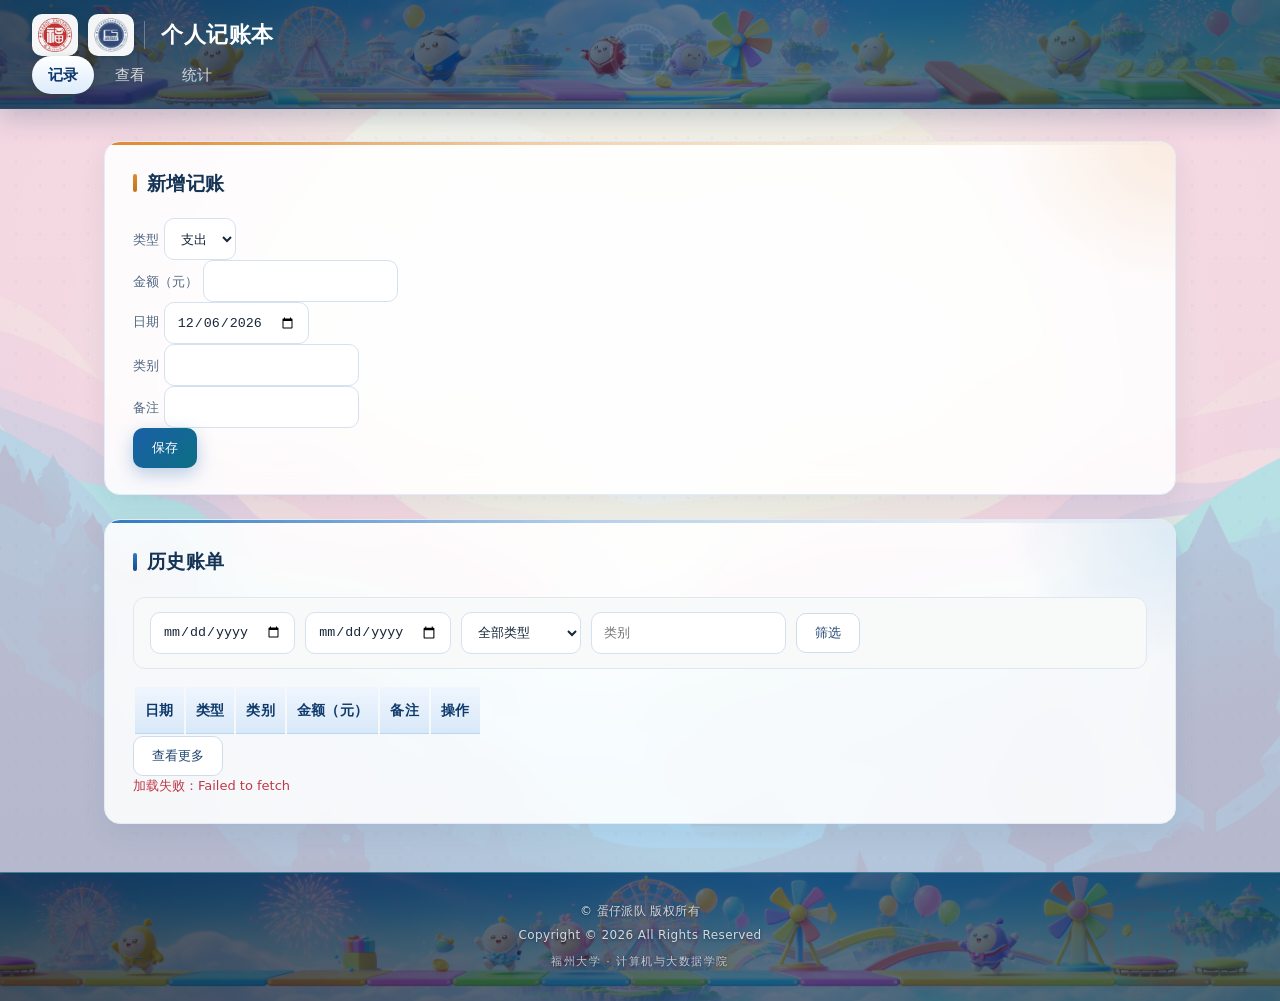
==== commit 4753bad3: "chore: 快照备份前端统计页拆分与记录接口改动" ====
--- a/frontend/index.html
+++ b/frontend/index.html
@@ -3,50 +3,32 @@
 <head>
     <meta charset="UTF-8">
     <meta name="viewport" content="width=device-width, initial-scale=1.0">
-    <title>个人记账本</title>
-    <link rel="icon" type="image/png" href="../img/校徽.png">
+    <meta name="description" content="个人记账本：记录日常收支并查看历史账单">
+    <title>个人记账本 - 记录</title>
+    <link rel="icon" type="image/png" href="img/校徽.png">
     <link rel="stylesheet" href="css/style.css">
-    <link rel="stylesheet" href="css/app.css">
 </head>
 <body>
     <!-- 顶部导航：模块负责人 成员 F -->
     <header class="topbar">
         <div class="shell-brand">
-            <img class="shell-brand__logo" src="../img/校徽.png" alt="福州大学校徽">
-            <img class="shell-brand__logo" src="../img/院徽.png" alt="福州大学计算机与大数据学院院徽">
+            <img class="shell-brand__logo" src="img/校徽.png" alt="福州大学校徽">
+            <img class="shell-brand__logo" src="img/院徽.png" alt="福州大学计算机与大数据学院院徽">
             <h1 class="topbar__title">个人记账本</h1>
         </div>
         <nav class="topbar__nav">
-            <a href="#record-form" class="is-active">记录</a>
+            <a href="index.html#record-form" class="is-active">记录</a>
+            <a href="index.html#record-list">查看</a>
             <a href="statistics.html">统计</a>
         </nav>
     </header>
 
     <main class="layout">
-        <!-- 收支概览：成员 I -->
-        <section id="overview" class="card overview">
-            <h2 class="card__title">收支概览</h2>
-            <div class="overview__cards">
-                <article class="stat-card stat-card--income">
-                    <p class="stat-card__label">总收入</p>
-                    <p class="stat-card__value" id="total-income">--</p>
-                </article>
-                <article class="stat-card stat-card--expense">
-                    <p class="stat-card__label">总支出</p>
-                    <p class="stat-card__value" id="total-expense">--</p>
-                </article>
-                <article class="stat-card stat-card--balance">
-                    <p class="stat-card__label">当前结余</p>
-                    <p class="stat-card__value" id="total-balance">--</p>
-                </article>
-            </div>
-        </section>
-
         <!-- 新增记账表单：成员 G -->
         <section id="record-form" class="card">
             <h2 class="card__title">新增记账</h2>
-            <form id="record-form-element" class="form" novalidate>
-                <div class="form__field form__field--type">
+            <form id="record-form-element" class="form">
+                <div class="form__field">
                     <label for="type">类型</label>
                     <select id="type" name="type" required>
                         <option value="expense">支出</option>
@@ -54,50 +36,28 @@
                     </select>
                 </div>
 
-                <div class="form__field form__field--amount">
+                <div class="form__field">
                     <label for="amount">金额（元）</label>
-                    <input id="amount" name="amount" type="number" inputmode="decimal" min="0.01" step="0.01"
-                        placeholder="0.00" autocomplete="off" required aria-describedby="amount-error">
-                    <p class="form__hint">需大于 0，最多两位小数</p>
-                    <p class="form__error" id="amount-error" hidden></p>
+                    <input id="amount" name="amount" type="number" min="0.01" step="0.01" required>
                 </div>
 
-                <div class="form__field form__field--date">
+                <div class="form__field">
                     <label for="date">日期</label>
-                    <input id="date" name="date" type="date" required aria-describedby="date-error">
-                    <p class="form__error" id="date-error" hidden></p>
+                    <input id="date" name="date" type="date" required>
                 </div>
 
-                <div class="form__field form__field--category">
+                <div class="form__field">
                     <label for="category">类别</label>
-                    <select id="category" name="category" required aria-describedby="category-error">
-                        <option value="">请选择类别</option>
-                        <option value="饮食">饮食</option>
-                        <option value="交通">交通</option>
-                        <option value="购物">购物</option>
-                        <option value="居住">居住</option>
-                        <option value="娱乐">娱乐</option>
-                        <option value="医疗">医疗</option>
-                        <option value="教育">教育</option>
-                        <option value="工资">工资</option>
-                        <option value="奖金">奖金</option>
-                        <option value="兼职">兼职</option>
-                        <option value="理财">理财</option>
-                        <option value="其他">其他</option>
-                    </select>
-                    <p class="form__error" id="category-error" hidden></p>
+                    <input id="category" name="category" type="text" maxlength="30" required>
                 </div>
 
-                <div class="form__field form__field--remark">
-                    <label for="remark">备注<span class="form__hint">（选填）</span></label>
-                    <input id="remark" name="remark" type="text" maxlength="200" placeholder="例如：午餐"
-                        autocomplete="off">
+                <div class="form__field">
+                    <label for="remark">备注</label>
+                    <input id="remark" name="remark" type="text" maxlength="200">
                 </div>
 
-                <div class="form__actions">
-                    <button type="submit" class="button button--primary">保存</button>
-                    <p id="form-message" class="form__message" role="status" aria-live="polite"></p>
-                </div>
+                <button type="submit" class="button button--primary">保存</button>
+                <p id="form-message" class="form__message" role="status"></p>
             </form>
         </section>
 
@@ -143,7 +103,6 @@
 
     <script src="js/api.js"></script>
     <script src="js/records.js"></script>
-    <script src="js/statistics.js"></script>
     <script src="js/main.js"></script>
 </body>
 </html>
--- a/frontend/css/style.css
+++ b/frontend/css/style.css
@@ -1,26 +1,94 @@
 /* ============================================================
-   个人记账本 · 全局样式
+   个人记账本 · 全局基础样式
    负责人：成员 F（页面整体结构与导航）
-   说明：只负责页面布局、组件外观和响应式，不包含业务逻辑。
+   说明：
+   1. 本文件是设计变量（CSS 自定义属性）的唯一来源，index.html 内联样式只使用不再重复定义。
+   2. 只保留当前页面实际使用的规则：基础重置、筛选栏、类别汇总容器、状态提示、布局骨架。
+   3. 旧版骨架（app-header / nav-tab / panel / records-table / btn / input / tag 等）已清理。
    ============================================================ */
 
 :root {
-  --bg: #f3f5f4;
-  --surface: #ffffff;
-  --text: #1e2a26;
-  --muted: #6b7a74;
-  --line: #e2e8e5;
-  --primary: #1f7a5c;
-  --primary-dark: #175f47;
-  --primary-soft: #e8f3ee;
-  --income: #1a9c6b;
-  --income-soft: #e7f6ef;
-  --expense: #e2563e;
-  --expense-soft: #fdecea;
+  /* 字体与圆角、阴影 */
+  --font: "PingFang SC", "Microsoft YaHei", "Hiragino Sans GB", system-ui, -apple-system, "Segoe UI", sans-serif;
   --radius: 16px;
-  --shadow: 0 10px 30px rgba(24, 49, 39, 0.07);
-  --font: "PingFang SC", "Microsoft YaHei", "Hiragino Sans GB", system-ui, -apple-system, "Segoe UI", sans-serif;
-}
+  --radius-sm: 10px;
+  --shadow: 0 10px 28px rgba(20, 58, 106, 0.09);
+  --shadow-sm: 0 4px 14px rgba(20, 58, 106, 0.07);
+  --shadow-xs: 0 1px 3px rgba(20, 58, 106, 0.06);
+
+  /* 学院蓝 50–900（主色系） */
+  --brand-50: #eff6fe;
+  --brand-100: #dcebfb;
+  --brand-200: #b9d6f5;
+  --brand-300: #8bbbe9;
+  --brand-400: #569cd9;
+  --brand-500: #2f7bc4;
+  --brand-600: #1a5fa8;
+  --brand-700: #134a86;
+  --brand-800: #0e3a6b;
+  --brand-900: #0a2b50;
+
+  /* 青蓝辅助色 */
+  --accent-50: #e8f8fb;
+  --accent-100: #d1f1f6;
+  --accent-300: #7fd4e2;
+  --accent-400: #3fc1d6;
+  --accent-500: #118aa0;
+  --accent-600: #0c6f83;
+  --accent-700: #08586a;
+
+  /* 功能色：成功 / 警示 / 错误 */
+  --success-50: #e4f7ef;
+  --success-500: #0e8a63;
+  --success-600: #0a7052;
+  --warning-50: #fdf1e3;
+  --warning-500: #e08a2e;
+  --warning-600: #c0741f;
+  --danger-50: #fbe8ea;
+  --danger-500: #be3a4a;
+  --danger-600: #9f2d3b;
+
+  /* 中性色 0–900 */
+  --neutral-0: #ffffff;
+  --neutral-50: #f8fafd;
+  --neutral-100: #eef2f8;
+  --neutral-200: #e0e7f1;
+  --neutral-300: #ccd8e6;
+  --neutral-400: #a2b3c7;
+  --neutral-500: #75879c;
+  --neutral-600: #5a6c80;
+  --neutral-700: #405264;
+  --neutral-800: #2a3b4d;
+  --neutral-900: #17263a;
+
+  /* 三个功能模块的强调色 */
+  --module-record: var(--warning-500);
+  --module-list: var(--brand-500);
+  --module-stats: var(--accent-500);
+
+  /* 语义映射：页面其余样式只引用这一层变量 */
+  --color-bg: var(--neutral-100);
+  --color-surface: var(--neutral-0);
+  --color-border: var(--neutral-200);
+  --color-text: var(--neutral-900);
+  --color-muted: var(--neutral-600);
+  --color-primary: var(--brand-600);
+  --color-primary-strong: var(--brand-900);
+  --color-primary-soft: var(--brand-50);
+  --color-accent: var(--accent-500);
+  --color-income: var(--success-500);
+  --color-expense: var(--danger-500);
+
+  /* 字号层级 */
+  --text-xs: 12px;
+  --text-sm: 13px;
+  --text-md: 15px;
+  --text-lg: 19px;
+  --text-xl: 22px;
+  --text-2xl: 32px;
+}
+
+/* ---------- 基础重置 ---------- */
 
 * {
   box-sizing: border-box;
@@ -35,12 +103,7 @@
   font-family: var(--font);
   font-size: 15px;
   line-height: 1.6;
-  color: var(--text);
-  background-color: var(--bg);
-  background-image:
-    radial-gradient(1100px 500px at 8% -12%, rgba(31, 122, 92, 0.10), transparent 60%),
-    radial-gradient(900px 420px at 100% 0, rgba(31, 122, 92, 0.06), transparent 55%);
-  background-attachment: fixed;
+  color: var(--color-text);
 }
 
 h1,
@@ -50,461 +113,11 @@
   margin: 0;
 }
 
-/* ---------- 顶部标题栏 ---------- */
-
-.app-header {
-  position: sticky;
-  top: 0;
-  z-index: 20;
-  background: rgba(255, 255, 255, 0.88);
-  backdrop-filter: blur(10px);
-  border-bottom: 1px solid var(--line);
-}
-
-.app-header__inner {
-  max-width: 1080px;
-  margin: 0 auto;
-  padding: 16px 24px 14px;
-  display: flex;
-  align-items: center;
-  justify-content: space-between;
-  gap: 16px;
-}
-
-.brand {
-  display: flex;
-  align-items: center;
-  gap: 12px;
-}
-
-.brand__mark {
-  width: 44px;
-  height: 44px;
+/* ---------- 页面骨架：卡片之间保留间距 ---------- */
+
+.layout {
   display: grid;
-  place-items: center;
-  border-radius: 12px;
-  background: linear-gradient(135deg, #2a8d6b, #176a4f);
-  color: #ffffff;
-  font-size: 20px;
-  font-weight: 700;
-  box-shadow: 0 6px 14px rgba(23, 106, 79, 0.25);
-}
-
-.brand__title {
-  font-size: 22px;
-  font-weight: 700;
-  letter-spacing: 0.5px;
-  line-height: 1.3;
-}
-
-.brand__subtitle {
-  margin-top: 2px;
-  font-size: 13px;
-  color: var(--muted);
-}
-
-.app-header__note {
-  padding: 6px 12px;
-  border-radius: 999px;
-  background: var(--primary-soft);
-  color: var(--primary);
-  font-size: 13px;
-  white-space: nowrap;
-}
-
-/* ---------- 导航 ---------- */
-
-.app-nav {
-  max-width: 1080px;
-  margin: 18px auto 0;
-  padding: 0 24px;
-}
-
-.app-nav__inner {
-  display: inline-flex;
-  gap: 6px;
-  padding: 6px;
-  border: 1px solid var(--line);
-  border-radius: 999px;
-  background: var(--surface);
-  box-shadow: 0 4px 14px rgba(24, 49, 39, 0.05);
-}
-
-.nav-tab {
-  appearance: none;
-  display: inline-flex;
-  align-items: center;
-  gap: 7px;
-  padding: 9px 22px;
-  border: 0;
-  border-radius: 999px;
-  background: transparent;
-  color: var(--muted);
-  font-family: inherit;
-  font-size: 15px;
-  cursor: pointer;
-  transition: background-color 0.18s ease, color 0.18s ease, box-shadow 0.18s ease;
-}
-
-.nav-tab:hover {
-  color: var(--primary);
-  background: #f2f7f5;
-}
-
-.nav-tab.is-active {
-  background: var(--primary);
-  color: #ffffff;
-  box-shadow: 0 6px 16px rgba(31, 122, 92, 0.22);
-}
-
-.nav-tab:focus-visible {
-  outline: 2px solid var(--primary);
-  outline-offset: 2px;
-}
-
-.nav-tab__icon {
-  display: inline-flex;
-}
-
-.nav-tab__icon svg {
-  width: 16px;
-  height: 16px;
-  display: block;
-}
-
-/* ---------- 主内容区 ---------- */
-
-.app-main {
-  max-width: 1080px;
-  margin: 0 auto;
-  padding: 20px 24px 48px;
-}
-
-.noscript-tip {
-  margin-bottom: 16px;
-  padding: 10px 16px;
-  border: 1px solid #f2d9a8;
-  border-radius: 10px;
-  background: #fdf6e7;
-  color: #8a6720;
-  font-size: 13px;
-}
-
-/* ---------- 收支概览 ---------- */
-
-.overview {
-  display: grid;
-  grid-template-columns: repeat(3, minmax(0, 1fr));
-  gap: 16px;
-  margin-bottom: 20px;
-}
-
-.overview-card {
-  position: relative;
-  padding: 18px 22px 16px;
-  border: 1px solid var(--line);
-  border-radius: var(--radius);
-  background: var(--surface);
-  box-shadow: var(--shadow);
-  overflow: hidden;
-}
-
-.overview-card::before {
-  content: "";
-  position: absolute;
-  inset: 0 auto 0 0;
-  width: 4px;
-  background: var(--primary);
-}
-
-.overview-card--income::before {
-  background: var(--income);
-}
-
-.overview-card--expense::before {
-  background: var(--expense);
-}
-
-.overview-card--balance {
-  border-color: transparent;
-  background: linear-gradient(135deg, #238063, #176a4f 70%);
-  color: #ffffff;
-}
-
-.overview-card--balance::before {
-  display: none;
-}
-
-.overview-card__label {
-  font-size: 13px;
-  letter-spacing: 0.4px;
-  color: var(--muted);
-}
-
-.overview-card--balance .overview-card__label {
-  color: rgba(255, 255, 255, 0.82);
-}
-
-.overview-card__value {
-  margin-top: 6px;
-  font-size: 30px;
-  font-weight: 700;
-  line-height: 1.2;
-  font-variant-numeric: tabular-nums;
-}
-
-/* ---------- 功能面板 ---------- */
-
-.panel {
-  padding: 26px 28px;
-  border: 1px solid var(--line);
-  border-radius: var(--radius);
-  background: var(--surface);
-  box-shadow: var(--shadow);
-}
-
-.panel[hidden] {
-  display: none;
-}
-
-.panel__head {
-  margin-bottom: 20px;
-}
-
-.panel__title {
-  font-size: 20px;
-  font-weight: 700;
-}
-
-.panel__desc {
-  margin-top: 6px;
-  font-size: 14px;
-  color: var(--muted);
-}
-
-.panel__foot {
-  display: flex;
-  justify-content: center;
-  margin-top: 18px;
-}
-
-/* ---------- 表单通用 ---------- */
-
-.record-form {
-  display: grid;
-  grid-template-columns: repeat(2, minmax(0, 1fr));
-  gap: 18px 22px;
-}
-
-.field {
-  display: flex;
-  flex-direction: column;
-  gap: 8px;
-  min-width: 0;
-}
-
-.field--full {
-  grid-column: 1 / -1;
-}
-
-.field__label {
-  font-size: 14px;
-  font-weight: 600;
-}
-
-.field__optional {
-  font-weight: 400;
-  color: var(--muted);
-}
-
-.field__hint {
-  font-size: 12px;
-  color: var(--muted);
-}
-
-.input {
-  width: 100%;
-  height: 44px;
-  padding: 0 14px;
-  border: 1px solid var(--line);
-  border-radius: 10px;
-  background-color: #fbfdfc;
-  font-family: inherit;
-  font-size: 15px;
-  color: var(--text);
-  transition: border-color 0.18s ease, box-shadow 0.18s ease, background-color 0.18s ease;
-}
-
-.input:hover {
-  border-color: #cfdad5;
-}
-
-.input:focus {
-  outline: none;
-  border-color: var(--primary);
-  background-color: #ffffff;
-  box-shadow: 0 0 0 3px rgba(31, 122, 92, 0.12);
-}
-
-.input::placeholder {
-  color: #9aa8a2;
-}
-
-select.input {
-  appearance: none;
-  -webkit-appearance: none;
-  padding-right: 38px;
-  background-image: url("data:image/svg+xml,%3Csvg xmlns='http://www.w3.org/2000/svg' width='12' height='8' viewBox='0 0 12 8'%3E%3Cpath d='M1 1.5 6 6.5 11 1.5' fill='none' stroke='%236b7a74' stroke-width='1.6' stroke-linecap='round'/%3E%3C/svg%3E");
-  background-repeat: no-repeat;
-  background-position: right 14px center;
-  cursor: pointer;
-}
-
-/* 金额输入：前缀 / 后缀 */
-
-.input-affix {
-  display: flex;
-  align-items: center;
-  border: 1px solid var(--line);
-  border-radius: 10px;
-  background-color: #fbfdfc;
-  transition: border-color 0.18s ease, box-shadow 0.18s ease, background-color 0.18s ease;
-}
-
-.input-affix:hover {
-  border-color: #cfdad5;
-}
-
-.input-affix:focus-within {
-  border-color: var(--primary);
-  background-color: #ffffff;
-  box-shadow: 0 0 0 3px rgba(31, 122, 92, 0.12);
-}
-
-.input-affix__prefix,
-.input-affix__suffix {
-  padding: 0 10px;
-  font-size: 14px;
-  color: var(--muted);
-}
-
-.input-affix__prefix {
-  padding-left: 14px;
-}
-
-.input-affix .input {
-  height: 42px;
-  padding-left: 2px;
-  border: 0;
-  background: transparent;
-  box-shadow: none;
-}
-
-.input-affix .input:focus {
-  box-shadow: none;
-}
-
-/* 隐藏数字输入框的上下箭头，避免误触 */
-
-.input[type="number"]::-webkit-outer-spin-button,
-.input[type="number"]::-webkit-inner-spin-button {
-  margin: 0;
-  -webkit-appearance: none;
-}
-
-.input[type="number"] {
-  -moz-appearance: textfield;
-  appearance: textfield;
-}
-
-/* ---------- 按钮 ---------- */
-
-.btn {
-  appearance: none;
-  display: inline-flex;
-  align-items: center;
-  justify-content: center;
-  gap: 6px;
-  height: 44px;
-  padding: 0 22px;
-  border: 1px solid transparent;
-  border-radius: 10px;
-  font-family: inherit;
-  font-size: 15px;
-  cursor: pointer;
-  transition: background-color 0.18s ease, border-color 0.18s ease, box-shadow 0.18s ease;
-}
-
-.btn--primary {
-  background: var(--primary);
-  color: #ffffff;
-  box-shadow: 0 6px 16px rgba(31, 122, 92, 0.18);
-}
-
-.btn--primary:hover {
-  background: var(--primary-dark);
-}
-
-.btn--ghost {
-  border-color: var(--line);
-  background: #ffffff;
-  color: var(--text);
-}
-
-.btn--ghost:hover {
-  border-color: #c6d4ce;
-  background: #f7faf9;
-}
-
-.btn--sm {
-  height: 40px;
-  padding: 0 18px;
-  font-size: 14px;
-}
-
-.btn--link {
-  height: auto;
-  padding: 0;
-  border: 0;
-  background: none;
-  color: var(--expense);
-  font-size: 14px;
-}
-
-.btn--link:hover {
-  color: #b93d27;
-  text-decoration: underline;
-}
-
-.btn:disabled {
-  opacity: 0.55;
-  cursor: not-allowed;
-  box-shadow: none;
-  text-decoration: none;
-}
-
-.btn:focus-visible {
-  outline: 2px solid var(--primary);
-  outline-offset: 2px;
-}
-
-.form-actions {
-  grid-column: 1 / -1;
-  display: flex;
-  align-items: center;
-  flex-wrap: wrap;
-  gap: 12px;
-  margin-top: 4px;
-}
-
-.form-status {
-  font-size: 13px;
-  color: var(--muted);
-}
-
-.panel > .form-status {
-  margin-top: 10px;
-  text-align: center;
+  gap: 24px;
 }
 
 /* ---------- 筛选栏 ---------- */
@@ -516,155 +129,12 @@
   gap: 12px 14px;
   margin-bottom: 16px;
   padding: 14px 16px;
-  border: 1px solid var(--line);
+  border: 1px solid var(--color-border);
   border-radius: 12px;
   background: #f8faf9;
 }
 
-.filter {
-  display: flex;
-  flex-direction: column;
-  gap: 6px;
-}
-
-.filter__label {
-  font-size: 13px;
-  color: var(--muted);
-}
-
-.filter .input {
-  height: 40px;
-  font-size: 14px;
-}
-
-.filter .input[type="date"] {
-  min-width: 150px;
-}
-
-.filters__actions {
-  display: flex;
-  gap: 8px;
-  margin-left: auto;
-}
-
-/* ---------- 账单表格 ---------- */
-
-.table-note {
-  margin-bottom: 10px;
-  font-size: 12px;
-  color: var(--muted);
-}
-
-.table-wrap {
-  overflow-x: auto;
-  border: 1px solid var(--line);
-  border-radius: 12px;
-}
-
-.records-table {
-  width: 100%;
-  min-width: 680px;
-  border-collapse: collapse;
-  font-size: 14px;
-}
-
-.records-table th,
-.records-table td {
-  padding: 12px 16px;
-  border-bottom: 1px solid #eef2f0;
-  text-align: left;
-  vertical-align: middle;
-}
-
-.records-table thead th {
-  background: #f8faf9;
-  color: var(--muted);
-  font-size: 13px;
-  font-weight: 600;
-  white-space: nowrap;
-}
-
-.records-table tbody tr:last-child td {
-  border-bottom: none;
-}
-
-.records-table tbody tr:hover {
-  background: #fafcfb;
-}
-
-.is-num {
-  text-align: right !important;
-  font-variant-numeric: tabular-nums;
-  white-space: nowrap;
-}
-
-.is-income {
-  color: var(--income);
-  font-weight: 600;
-}
-
-.is-expense {
-  color: var(--expense);
-  font-weight: 600;
-}
-
-.is-action {
-  text-align: right !important;
-  white-space: nowrap;
-}
-
-.tag {
-  display: inline-flex;
-  align-items: center;
-  padding: 2px 10px;
-  border-radius: 999px;
-  font-size: 12px;
-  font-weight: 600;
-  line-height: 1.6;
-  white-space: nowrap;
-}
-
-.tag--income {
-  background: var(--income-soft);
-  color: var(--income);
-}
-
-.tag--expense {
-  background: var(--expense-soft);
-  color: var(--expense);
-}
-
-.tag--demo {
-  background: #f1f4f2;
-  color: #8a9791;
-  font-weight: 400;
-}
-
-/* ---------- 统计区域 ---------- */
-
-.stats-grid {
-  display: grid;
-  grid-template-columns: minmax(0, 1.2fr) minmax(0, 1fr);
-  gap: 16px;
-}
-
-.stats-block {
-  padding: 18px 20px;
-  border: 1px solid var(--line);
-  border-radius: 14px;
-  background: #fbfcfc;
-}
-
-.stats-block h3 {
-  font-size: 16px;
-  font-weight: 700;
-}
-
-.stats-block__hint {
-  margin: 4px 0 14px;
-  font-size: 12px;
-  color: var(--muted);
-}
+/* ---------- 类别汇总容器（条目样式由 statistics.js 注入） ---------- */
 
 .category-list {
   display: flex;
@@ -675,164 +145,38 @@
   list-style: none;
 }
 
-.category-item__head {
-  display: flex;
-  justify-content: space-between;
-  gap: 12px;
-  margin-bottom: 6px;
+/* 收支概览三张统计卡：窄屏单列，宽屏由内联样式细分为 1:1:1.22 */
+.overview__cards {
+  display: grid;
+  grid-template-columns: minmax(0, 1fr);
+  gap: 16px;
+}
+
+/* ---------- 记录表格内的删除按钮更紧凑 ---------- */
+
+.records .button {
+  padding: 6px 14px;
+  font-size: 13px;
+}
+
+/* ---------- 状态提示 ---------- */
+
+.form__message.is-ok {
+  color: var(--color-income);
+}
+
+/* 初始化或接口整体失败时的页面级提示 */
+.global-error {
+  padding: 14px 20px;
+  border: 1px solid rgba(190, 58, 74, 0.35);
+  border-radius: 12px;
+  background: var(--danger-50);
+  color: var(--danger-600);
   font-size: 14px;
 }
 
-.category-item__amount {
-  color: var(--muted);
-  font-variant-numeric: tabular-nums;
-}
-
-.category-item__bar {
-  height: 8px;
-  border-radius: 999px;
-  background: #edf1ef;
-  overflow: hidden;
-}
-
-.category-item__bar span {
-  display: block;
-  width: 0;
-  height: 100%;
-  border-radius: 999px;
-  background: linear-gradient(90deg, #2a8d6b, #43b189);
-}
-
-/* statistics.js 渲染的类别列表为「名称 + 金额」两列结构 */
-
-#category-stats > li:not(.category-item) {
-  display: flex;
-  justify-content: space-between;
-  gap: 12px;
-  padding: 9px 0;
-  border-bottom: 1px dashed var(--line);
-  font-size: 14px;
-}
-
-#category-stats > li:not(.category-item):last-child {
-  padding-bottom: 0;
-  border-bottom: none;
-}
-
-#category-stats > li:not(.category-item) span:last-child {
-  color: var(--muted);
-  font-variant-numeric: tabular-nums;
-}
-
-.chart-box {
-  display: grid;
-  place-items: center;
-  min-height: 220px;
-  border: 1px dashed #d5dfda;
-  border-radius: 12px;
-  background: #ffffff;
-  color: #9aa8a2;
-  font-size: 14px;
-}
-
-.chart-box[hidden] {
+.global-error[hidden] {
   display: none;
-}
-
-/* ---------- 页脚 ---------- */
-
-.app-footer {
-  max-width: 1080px;
-  margin: 8px auto 36px;
-  padding: 0 24px;
-  color: #8d9a94;
-  font-size: 12px;
-  text-align: center;
-}
-
-/* ---------- 响应式 ---------- */
-
-@media (max-width: 860px) {
-  .app-header__inner {
-    padding: 16px;
-  }
-
-  .app-header__note {
-    display: none;
-  }
-
-  .app-nav {
-    padding: 0 16px;
-  }
-
-  .app-nav__inner {
-    display: flex;
-    width: 100%;
-  }
-
-  .nav-tab {
-    flex: 1;
-    justify-content: center;
-    padding: 9px 12px;
-  }
-
-  .app-main {
-    padding: 18px 16px 36px;
-  }
-
-  .overview {
-    grid-template-columns: 1fr;
-  }
-
-  .overview-card__value {
-    font-size: 26px;
-  }
-
-  .panel {
-    padding: 20px 18px;
-  }
-
-  .record-form {
-    grid-template-columns: 1fr;
-  }
-
-  .stats-grid {
-    grid-template-columns: 1fr;
-  }
-
-  .filters__actions {
-    margin-left: 0;
-  }
-}
-
-@media (max-width: 560px) {
-  .brand__title {
-    font-size: 19px;
-  }
-
-  .brand__subtitle {
-    font-size: 12px;
-  }
-
-  .filter {
-    flex: 1 1 calc(50% - 7px);
-  }
-
-  .filter .input {
-    min-width: 0;
-  }
-
-  .filters__actions {
-    width: 100%;
-  }
-
-  .filters__actions .btn {
-    flex: 1;
-  }
-
-  .panel__title {
-    font-size: 18px;
-  }
 }
 
 @media (prefers-reduced-motion: reduce) {
@@ -840,3 +184,1001 @@
     transition: none !important;
   }
 }
+
+
+/* ============================================================
+   组件样式（原 index.html 内联样式，迁出后两页共用）
+   ============================================================ */
+
+
+/* ===== 页面外壳补充样式（原 shell.css） ===== */
+        /* ============================================================
+           页面外壳补充样式 —— 模块负责人：成员 F
+           仅用于顶部徽标、导航和页脚，不改动队友的基础样式与 DOM 结构。
+           基础样式见 style.css，本文件在它之后加载。
+           ============================================================ */
+        
+        /* ---------- 顶部标题栏 ---------- */
+        
+        .topbar {
+            flex-wrap: wrap;
+            row-gap: 12px;
+        }
+        
+        .shell-brand {
+            display: flex;
+            align-items: center;
+            gap: 12px;
+            min-width: 0;
+        }
+        
+        .shell-brand__logo {
+            display: block;
+            flex: none;
+            width: auto;
+            height: 40px;
+            object-fit: contain;
+        }
+        
+        .shell-brand .topbar__title {
+            padding-left: 12px;
+            border-left: 1px solid var(--color-border);
+            line-height: 1.3;
+        }
+        
+        .topbar__nav a {
+            display: inline-block;
+            padding: 4px 0;
+            font-size: 15px;
+        }
+        
+        .topbar__nav a.is-active {
+            font-weight: 600;
+        }
+        
+        /* ---------- 页脚 ---------- */
+        
+        .shell-footer {
+            max-width: 960px;
+            margin: 8px auto 24px;
+            padding: 0 16px;
+            color: var(--color-muted);
+            font-size: 12px;
+            text-align: center;
+        }
+        
+        .shell-footer__text {
+            margin: 0;
+            color: #9aa3af;
+            letter-spacing: 0.3px;
+        }
+        
+        /* ---------- 窄屏适配 ---------- */
+        
+        @media (max-width: 640px) {
+            .topbar {
+                padding: 12px 16px;
+            }
+        
+            .shell-brand {
+                gap: 8px;
+            }
+        
+            .shell-brand__logo {
+                height: 32px;
+            }
+        
+            .shell-brand .topbar__title {
+                padding-left: 8px;
+                font-size: 18px;
+            }
+        
+            .topbar__nav {
+                gap: 14px;
+                font-size: 14px;
+            }
+        }
+
+        /* ===== 校园主题视觉层（原 theme.css） ===== */
+        /* ============================================================
+           校园主题视觉层 —— 模块负责人：成员 F
+           在 style.css、shell.css 之后加载，通过覆盖变量与类完成美化。
+           不修改 DOM 结构、id、class 名，也不影响队友 JS 的渲染逻辑。
+           主色调：学院蓝 #1a5fa8 + 青蓝 #118aa0
+           ============================================================ */
+        
+        /* 设计变量统一在 style.css 中定义，这里只保留页面样式 */
+
+        /* ---------- 页面底色 ---------- */
+        
+        body {
+            font-size: 15px;
+            line-height: 1.6;
+            color: var(--color-text);
+            background-color: var(--color-bg);
+            background-image:
+                radial-gradient(1100px 420px at 50% -140px, rgba(26, 95, 168, 0.16), rgba(26, 95, 168, 0) 70%),
+                linear-gradient(180deg, #edf3fa 0%, #e6ecf6 100%);
+            background-repeat: no-repeat;
+            background-attachment: fixed;
+            -webkit-font-smoothing: antialiased;
+        }
+        
+        /* 锚点跳转时给吸顶导航留出空间 */
+        #overview,
+        #record-form,
+        #record-list,
+        #statistics {
+            scroll-margin-top: 92px;
+        }
+        
+        /* ---------- 顶部标题栏：深蓝渐变 ---------- */
+        
+        .topbar {
+            position: sticky;
+            top: 0;
+            z-index: 10;
+            padding: 14px 32px;
+            background: linear-gradient(115deg, #0d2f55 0%, #17497f 48%, #1a5fa8 100%);
+            border-bottom: 1px solid rgba(255, 255, 255, 0.1);
+            box-shadow: 0 8px 26px rgba(13, 47, 85, 0.22);
+        }
+        
+        .shell-brand {
+            gap: 10px;
+        }
+        
+        .shell-brand__logo {
+            height: 42px;
+            padding: 4px 6px;
+            background: rgba(255, 255, 255, 0.95);
+            border-radius: 10px;
+            box-shadow: 0 2px 10px rgba(0, 0, 0, 0.18);
+        }
+        
+        .shell-brand .topbar__title {
+            padding-left: 16px;
+            color: #ffffff;
+            font-size: 22px;
+            font-weight: 600;
+            letter-spacing: 0.6px;
+            border-left-color: rgba(255, 255, 255, 0.3);
+        }
+        
+        .topbar__nav {
+            gap: 4px;
+        }
+        
+        .topbar__nav a {
+            padding: 7px 16px;
+            border-radius: 999px;
+            color: rgba(255, 255, 255, 0.78);
+            font-size: 15px;
+            font-weight: 500;
+            text-decoration: none;
+            transition: background-color 0.18s ease, color 0.18s ease, box-shadow 0.18s ease;
+        }
+        
+        .topbar__nav a:hover {
+            color: #ffffff;
+            background: rgba(255, 255, 255, 0.14);
+        }
+        
+        .topbar__nav a.is-active,
+        .topbar__nav a.is-active:hover {
+            color: var(--color-primary-strong);
+            background: #ffffff;
+            font-weight: 600;
+            box-shadow: 0 2px 10px rgba(0, 0, 0, 0.16);
+        }
+        
+        /* ---------- 内容区与卡片 ---------- */
+        
+        .layout {
+            max-width: 1120px;
+            gap: 24px;
+            margin: 32px auto 0;
+            padding: 0 24px;
+        }
+        
+        .card {
+            padding: 26px 28px;
+            border: 1px solid #e3ebf6;
+            border-radius: var(--radius);
+            box-shadow: var(--shadow-sm);
+        }
+        
+        .card__title {
+            position: relative;
+            padding-left: 14px;
+            margin-bottom: 20px;
+            color: #143355;
+            font-size: 19px;
+            font-weight: 600;
+            letter-spacing: 0.4px;
+        }
+        
+        .card__title::before {
+            content: "";
+            position: absolute;
+            left: 0;
+            top: 50%;
+            width: 4px;
+            height: 18px;
+            border-radius: 2px;
+            background: linear-gradient(180deg, var(--color-primary), var(--color-accent));
+            transform: translateY(-50%);
+        }
+        
+        .card__subtitle {
+            margin: 26px 0 12px;
+            color: #3d5a7a;
+            font-size: 14px;
+            font-weight: 600;
+            letter-spacing: 0.3px;
+        }
+        
+        /* ---------- 收支概览数字卡片 ---------- */
+        
+        .overview__cards {
+            gap: 16px;
+        }
+        
+        .stat-card {
+            position: relative;
+            padding: 18px 20px 18px 24px;
+            background: linear-gradient(180deg, #ffffff 0%, #f2f7fe 100%);
+            border: 1px solid #e2ebf7;
+            border-radius: 14px;
+            box-shadow: var(--shadow-xs);
+            overflow: hidden;
+        }
+        
+        .stat-card::before {
+            content: "";
+            position: absolute;
+            left: 0;
+            top: 0;
+            bottom: 0;
+            width: 4px;
+            background: var(--color-primary);
+        }
+        
+        .stat-card--income::before {
+            background: var(--color-income);
+        }
+        
+        .stat-card--expense::before {
+            background: var(--color-expense);
+        }
+        
+        .stat-card__label {
+            margin-bottom: 8px;
+            color: #6b8299;
+            font-size: 12px;
+            font-weight: 500;
+            letter-spacing: 0.8px;
+        }
+        
+        .stat-card__value {
+            color: #143355;
+            font-size: 26px;
+            font-weight: 700;
+            line-height: 1.3;
+            font-variant-numeric: tabular-nums;
+        }
+        
+        .stat-card--balance .stat-card__value {
+            color: var(--color-primary);
+        }
+        
+        /* ---------- 表单控件 ---------- */
+        
+        .form__field label {
+            color: #4f6782;
+            font-size: 13px;
+            font-weight: 500;
+        }
+        
+        .form input,
+        .form select,
+        .filters input,
+        .filters select {
+            min-height: 42px;
+            padding: 9px 12px;
+            color: var(--color-text);
+            background: #fbfdff;
+            border: 1px solid #d5e1ef;
+            border-radius: var(--radius-sm);
+            transition: border-color 0.18s ease, box-shadow 0.18s ease, background-color 0.18s ease;
+        }
+        
+        .form input:hover,
+        .form select:hover,
+        .filters input:hover,
+        .filters select:hover {
+            border-color: #b9cde3;
+        }
+        
+        .form input:focus,
+        .form select:focus,
+        .filters input:focus,
+        .filters select:focus {
+            outline: none;
+            background: #ffffff;
+            border-color: var(--color-primary);
+            box-shadow: 0 0 0 3px rgba(26, 95, 168, 0.16);
+        }
+        
+        .form__message {
+            color: var(--color-expense);
+            font-size: 13px;
+        }
+        
+        /* ---------- 按钮 ---------- */
+        
+        .button {
+            padding: 10px 18px;
+            color: #1f4671;
+            background: #ffffff;
+            border: 1px solid #cfdcea;
+            border-radius: var(--radius-sm);
+            font-weight: 500;
+            transition: color 0.18s ease, border-color 0.18s ease, background-color 0.18s ease,
+                box-shadow 0.18s ease, transform 0.12s ease;
+        }
+        
+        .button:hover {
+            color: var(--color-primary);
+            background: #f4f9ff;
+            border-color: var(--color-primary);
+            box-shadow: var(--shadow-xs);
+        }
+        
+        .button:active {
+            transform: translateY(1px);
+        }
+        
+        .button:focus-visible {
+            outline: 2px solid var(--color-accent);
+            outline-offset: 2px;
+        }
+        
+        .button--primary {
+            color: #ffffff;
+            background: linear-gradient(135deg, #1a5fa8 0%, #0f7f9c 100%);
+            border-color: transparent;
+            box-shadow: 0 6px 16px rgba(26, 95, 168, 0.28);
+        }
+        
+        .button--primary:hover {
+            color: #ffffff;
+            background: linear-gradient(135deg, #174f8c 0%, #0b7189 100%);
+            border-color: transparent;
+            box-shadow: 0 8px 22px rgba(26, 95, 168, 0.34);
+            transform: translateY(-1px);
+        }
+        
+        .button--primary:active {
+            transform: translateY(0);
+        }
+        
+        /* ---------- 筛选栏 ---------- */
+        
+        .filters {
+            gap: 10px;
+            align-items: center;
+            margin-bottom: 16px;
+        }
+        
+        .filters input,
+        .filters select {
+            flex: 0 1 auto;
+            width: auto;
+            min-width: 120px;
+        }
+        
+        /* ---------- 账单表格 ---------- */
+        
+        .records {
+            font-size: 14px;
+        }
+        
+        .records th,
+        .records td {
+            padding: 12px 10px;
+        }
+        
+        .records thead th {
+            color: #1b4574;
+            background: var(--color-primary-soft);
+            border-bottom: 1px solid #d3e2f4;
+            font-weight: 600;
+            letter-spacing: 0.3px;
+        }
+        
+        .records tbody td {
+            color: #334a64;
+            border-bottom: 1px solid #edf2f9;
+        }
+        
+        .records tbody tr:nth-child(even) {
+            background: #f7fbff;
+        }
+        
+        .records tbody tr:hover {
+            background: #eaf3ff;
+        }
+        
+        .records tbody tr:last-child td {
+            border-bottom: none;
+        }
+        
+        .records tbody td[colspan] {
+            padding: 30px 10px;
+            color: var(--color-muted);
+            text-align: center;
+        }
+        
+        .records .amount--income {
+            color: var(--color-income);
+            font-weight: 600;
+            font-variant-numeric: tabular-nums;
+        }
+        
+        .records .amount--expense {
+            color: var(--color-expense);
+            font-weight: 600;
+            font-variant-numeric: tabular-nums;
+        }
+        
+        /* ---------- 类别汇总 ---------- */
+        
+        .category-list {
+            gap: 10px;
+        }
+        
+        .category-list li {
+            padding: 11px 14px;
+            background: linear-gradient(90deg, #f7faff 0%, #fdfeff 100%);
+            border: 1px solid #e2ebf7;
+            border-radius: var(--radius-sm);
+            font-size: 14px;
+            transition: border-color 0.18s ease, box-shadow 0.18s ease, background-color 0.18s ease;
+        }
+        
+        .category-list li:hover {
+            background: #f2f8ff;
+            border-color: #bcd2e8;
+            box-shadow: var(--shadow-xs);
+        }
+        
+        .category-list li span + span {
+            color: #154a7d;
+            font-weight: 600;
+            font-variant-numeric: tabular-nums;
+        }
+        
+        /* ---------- 图表容器（含空态） ---------- */
+        
+        .chart {
+            position: relative;
+            height: 340px;
+            margin-top: 20px;
+            border: 1px dashed #c4d7ea;
+            border-radius: 14px;
+            background-color: #f7fbff;
+            background-image:
+                repeating-linear-gradient(0deg, rgba(26, 95, 168, 0.05) 0 1px, transparent 1px 44px),
+                repeating-linear-gradient(90deg, rgba(26, 95, 168, 0.05) 0 1px, transparent 1px 72px);
+            overflow: hidden;
+        }
+        
+        .chart:empty::before {
+            content: "暂无图表数据，添加记录后展示趋势";
+            position: absolute;
+            inset: 0;
+            display: flex;
+            align-items: center;
+            justify-content: center;
+            color: #7d93ac;
+            font-size: 13px;
+            letter-spacing: 0.5px;
+        }
+        
+        /* ---------- 页脚版权 ---------- */
+        
+        .shell-footer {
+            max-width: 1120px;
+            margin: 40px auto 36px;
+            padding: 20px 24px 0;
+            border-top: 1px solid #d8e2f0;
+            text-align: center;
+        }
+        
+        .shell-footer__text {
+            margin: 0;
+            color: #8295ab;
+            font-size: 12px;
+            line-height: 2;
+            letter-spacing: 0.4px;
+        }
+        
+        /* ---------- 清晰度与降级保护 ---------- */
+        
+        @media (prefers-reduced-motion: reduce) {
+            .button,
+            .topbar__nav a,
+            .category-list li,
+            .form input,
+            .form select,
+            .filters input,
+            .filters select {
+                transition: none;
+            }
+        }
+        
+        /* ---------- 桌面宽屏 / 窄屏 ---------- */
+        
+        @media (max-width: 1024px) {
+            .topbar {
+                padding: 12px 20px;
+            }
+        
+            .layout {
+                padding: 0 20px;
+                margin-top: 24px;
+            }
+        
+            .card {
+                padding: 22px;
+            }
+        }
+        
+        @media (max-width: 640px) {
+            body {
+                font-size: 14px;
+            }
+        
+            .shell-brand__logo {
+                height: 34px;
+            }
+        
+            .shell-brand .topbar__title {
+                padding-left: 10px;
+                font-size: 18px;
+            }
+        
+            .topbar__nav a {
+                padding: 6px 12px;
+                font-size: 14px;
+            }
+        
+            .layout {
+                padding: 0 16px;
+                gap: 18px;
+            }
+        
+            .card {
+                padding: 18px 16px;
+                border-radius: 12px;
+            }
+        
+            .card__title {
+                font-size: 17px;
+            }
+        
+            .stat-card__value {
+                font-size: 22px;
+            }
+        
+            .filters input,
+            .filters select,
+            .filters .button {
+                flex: 1 1 140px;
+                min-width: 0;
+            }
+        
+            .records {
+                font-size: 13px;
+            }
+        
+            .records th,
+            .records td {
+                padding: 10px 6px;
+            }
+        
+            .chart {
+                height: 260px;
+            }
+        
+            .shell-footer {
+                margin: 28px auto 24px;
+                padding: 16px 16px 0;
+            }
+        }
+
+        /* ===== 视觉增强层（原 visual.css） ===== */
+        /* ============================================================
+           视觉增强层 —— 模块负责人：成员 F
+           在 style.css、shell.css、theme.css 之后加载，只做颜色与图像装饰：
+           完整配色 token、页面纹理、顶栏水印、概览主视觉、模块区分、深色页脚。
+           不修改 DOM、id、class 名，不改队友 JS，也不引入任何外部资源。
+           ============================================================ */
+        
+        /* ---------- 页面底色：背景图 + 高比例浅色遮罩 + 极淡点阵纹理 ---------- */
+        
+        body {
+            background-color: var(--neutral-100);
+            background-image:
+                radial-gradient(circle, rgba(26, 95, 168, 0.06) 0 1px, rgba(26, 95, 168, 0) 1.4px),
+                linear-gradient(180deg, rgba(242, 247, 253, 0.78) 0%, rgba(234, 241, 250, 0.76) 100%),
+                url("../img/背景.png");
+            background-size: 24px 24px, auto, cover;
+            background-position: center, center, center;
+            background-repeat: repeat, no-repeat, no-repeat;
+            background-attachment: fixed;
+        }
+        
+        /* ---------- 顶部标题栏：蛋仔派对横幅 + 深色遮罩 + 院徽水印 ---------- */
+        
+        .topbar {
+            overflow: hidden;
+            /* 顶栏只有约 64px 高，16:1 横幅按 cover 铺满后纵向会裁掉中段，
+               定位取 center 44% 保住角色头部，再用深色渐变压暗保证文字与徽标可读 */
+            background-color: var(--brand-900);
+            background-image:
+                linear-gradient(102deg,
+                    rgba(6, 26, 48, 0.78) 0%,
+                    rgba(9, 44, 78, 0.66) 52%,
+                    rgba(6, 54, 68, 0.76) 100%),
+                url("../img/《蛋仔派对》顶部.png");
+            background-size: auto, cover;
+            background-position: center, center 44%;
+            background-repeat: no-repeat;
+            border-bottom: 1px solid rgba(255, 255, 255, 0.14);
+            -webkit-backdrop-filter: blur(10px) saturate(1.05);
+            backdrop-filter: blur(10px) saturate(1.05);
+        }
+        
+        .topbar::before {
+            content: "";
+            position: absolute;
+            inset: 0;
+            background-image: url("../img/院徽.png");
+            background-position: center center;
+            background-repeat: no-repeat;
+            background-size: 64px auto;
+            opacity: 0.08;
+            pointer-events: none;
+        }
+        
+        .topbar > * {
+            position: relative;
+            z-index: 1;
+        }
+        
+        .topbar__nav a.is-active,
+        .topbar__nav a.is-active:hover {
+            color: var(--brand-800);
+            background: linear-gradient(180deg, var(--neutral-0) 0%, var(--brand-100) 100%);
+        }
+        
+        /* ---------- 卡片基础：统一圆角阴影，模块顶部色条与角落光晕 ---------- */
+        
+        .card {
+            position: relative;
+            background-color: rgba(255, 255, 255, 0.88);
+            background-repeat: no-repeat;
+            -webkit-backdrop-filter: blur(12px);
+            backdrop-filter: blur(12px);
+            box-shadow: 0 10px 26px rgba(20, 58, 106, 0.08);
+        }
+        
+        /* 记录：暖橙 */
+        #record-form {
+            background-image:
+                radial-gradient(240px 200px at 100% 0, rgba(224, 138, 46, 0.14), rgba(224, 138, 46, 0) 72%),
+                linear-gradient(90deg, var(--module-record) 0%, rgba(224, 138, 46, 0.35) 45%, rgba(224, 138, 46, 0) 100%);
+            background-size: auto, 100% 3px;
+            background-position: center, top left;
+        }
+        
+        #record-form .card__title::before {
+            background: linear-gradient(180deg, var(--module-record), var(--warning-600));
+        }
+        
+        /* 查看：蓝 */
+        #record-list {
+            background-image:
+                radial-gradient(240px 200px at 100% 0, rgba(47, 123, 196, 0.14), rgba(47, 123, 196, 0) 72%),
+                linear-gradient(90deg, var(--module-list) 0%, rgba(47, 123, 196, 0.35) 45%, rgba(47, 123, 196, 0) 100%);
+            background-size: auto, 100% 3px;
+            background-position: center, top left;
+        }
+        
+        #record-list .card__title::before {
+            background: linear-gradient(180deg, var(--module-list), var(--brand-700));
+        }
+        
+        /* 统计：青 */
+        #statistics {
+            background-image:
+                radial-gradient(240px 200px at 100% 0, rgba(17, 138, 160, 0.14), rgba(17, 138, 160, 0) 72%),
+                linear-gradient(90deg, var(--module-stats) 0%, rgba(17, 138, 160, 0.35) 45%, rgba(17, 138, 160, 0) 100%);
+            background-size: auto, 100% 3px;
+            background-position: center, top left;
+        }
+        
+        #statistics .card__title::before {
+            background: linear-gradient(180deg, var(--module-stats), var(--accent-700));
+        }
+        
+        /* ---------- 概览区：主视觉深色卡 ---------- */
+        
+        #overview {
+            padding: 28px;
+            color: var(--neutral-0);
+            background-color: var(--brand-900);
+            /* 蛋仔派对品牌横幅做主体，压一层深色渐变保证数字可读；
+               横幅是 4.75:1 的超宽图，窄卡上会裁掉左右，定位偏左中保住中央的蛋仔角色 */
+            background-image:
+                linear-gradient(112deg, rgba(5, 18, 34, 0.6) 0%, rgba(5, 24, 44, 0.4) 46%, rgba(6, 34, 60, 0.58) 100%),
+                linear-gradient(180deg, rgba(4, 16, 30, 0.5) 0%, rgba(4, 16, 30, 0.16) 34%, rgba(4, 16, 30, 0.5) 100%),
+                url("../img/《蛋仔派对》超宽横幅.png");
+            background-size: auto, auto, cover;
+            background-position: center, center, 35% 50%;
+            background-repeat: no-repeat;
+            border: 1px solid rgba(255, 255, 255, 0.1);
+            box-shadow: 0 20px 44px rgba(10, 43, 80, 0.3);
+        }
+        
+        #overview .card__title {
+            color: var(--neutral-0);
+        }
+        
+        #overview .card__title::before {
+            background: linear-gradient(180deg, var(--accent-300), var(--accent-500));
+        }
+        
+        #overview .stat-card {
+            background: rgba(5, 18, 34, 0.52);
+            border: 1px solid rgba(255, 255, 255, 0.18);
+            box-shadow: none;
+            backdrop-filter: blur(4px);
+            -webkit-backdrop-filter: blur(4px);
+        }
+        
+        #overview .stat-card::before {
+            display: none;
+        }
+        
+        #overview .stat-card__label {
+            color: rgba(255, 255, 255, 0.72);
+        }
+        
+        #overview .stat-card__value {
+            color: var(--neutral-0);
+            font-size: var(--text-2xl);
+            text-shadow: 0 2px 12px rgba(4, 20, 40, 0.28);
+        }
+        
+        #overview .stat-card--income .stat-card__value {
+            color: #8ff0c6;
+        }
+        
+        #overview .stat-card--expense .stat-card__value {
+            color: #ffb3bb;
+        }
+        
+        #overview .stat-card--balance {
+            background: rgba(6, 26, 48, 0.62);
+            border-color: rgba(127, 212, 226, 0.5);
+            box-shadow: 0 12px 30px rgba(4, 20, 40, 0.22),
+                inset 0 0 26px rgba(63, 193, 214, 0.16),
+                inset 0 1px 0 rgba(255, 255, 255, 0.24);
+            backdrop-filter: blur(8px);
+            -webkit-backdrop-filter: blur(8px);
+        }
+        
+        #overview .stat-card--balance .stat-card__label {
+            color: rgba(255, 255, 255, 0.85);
+        }
+        
+        #overview .stat-card--balance .stat-card__value {
+            color: var(--neutral-0);
+            font-size: 36px;
+            letter-spacing: 0.4px;
+        }
+        
+        /* 余额卡略宽，形成主次层次 */
+        @media (min-width: 901px) {
+            #overview .overview__cards {
+                grid-template-columns: 1fr 1fr 1.22fr;
+            }
+        }
+        
+        /* ---------- 按钮与表单：同色系渐变 ---------- */
+        
+        .button--primary {
+            background: linear-gradient(135deg, var(--brand-600) 0%, var(--accent-600) 100%);
+            box-shadow: 0 6px 18px rgba(26, 95, 168, 0.3);
+        }
+        
+        .button--primary:hover {
+            background: linear-gradient(135deg, var(--brand-700) 0%, var(--accent-700) 100%);
+            box-shadow: 0 8px 22px rgba(26, 95, 168, 0.36);
+        }
+        
+        .form input:focus,
+        .form select:focus,
+        .filters input:focus,
+        .filters select:focus {
+            border-color: var(--brand-500);
+            box-shadow: 0 0 0 3px rgba(47, 123, 196, 0.18);
+        }
+        
+        /* ---------- 需要精确阅读的区域：不透明度高于卡片 ---------- */
+        
+        .form input,
+        .form select,
+        .filters input,
+        .filters select {
+            background-color: rgba(255, 255, 255, 0.97);
+        }
+        
+        .records tbody tr {
+            background-color: rgba(255, 255, 255, 0.96);
+        }
+        
+        /* ---------- 账单表格：同色系表头渐变 ---------- */
+        
+        .records thead th {
+            background: linear-gradient(180deg, var(--brand-50) 0%, #d8e8f8 100%);
+            color: var(--brand-800);
+            border-bottom-color: var(--brand-200);
+        }
+        
+        .records tbody tr:nth-child(even) {
+            background: var(--neutral-50);
+        }
+        
+        .records tbody tr:hover {
+            background: var(--brand-50);
+        }
+        
+        /* ---------- 类别汇总 ---------- */
+        
+        .category-list li {
+            background: linear-gradient(90deg, var(--neutral-50) 0%, var(--neutral-0) 100%);
+            border-color: var(--neutral-200);
+        }
+        
+        .category-list li:hover {
+            background: linear-gradient(90deg, var(--brand-50) 0%, var(--neutral-0) 100%);
+            border-color: var(--brand-300);
+        }
+        
+        /* ---------- 图表容器：分区渐变空状态（不隐藏、不锁死子节点） ---------- */
+        
+        .chart {
+            overflow: visible;
+            border: 1px solid var(--brand-200);
+            background-color: #f2f8fe;
+            background-image:
+                radial-gradient(460px 220px at 12% 8%, rgba(47, 123, 196, 0.22), rgba(47, 123, 196, 0) 72%),
+                radial-gradient(460px 220px at 90% 94%, rgba(17, 138, 160, 0.2), rgba(17, 138, 160, 0) 72%),
+                repeating-linear-gradient(0deg, rgba(26, 95, 168, 0.055) 0 1px, rgba(26, 95, 168, 0) 1px 44px),
+                repeating-linear-gradient(90deg, rgba(26, 95, 168, 0.055) 0 1px, rgba(26, 95, 168, 0) 1px 72px);
+        }
+        
+        .chart:empty::before {
+            content: "暂无图表数据\A 添加记录后自动生成趋势图";
+            position: absolute;
+            inset: 0;
+            display: flex;
+            align-items: center;
+            justify-content: center;
+            color: var(--neutral-600);
+            font-size: var(--text-sm);
+            line-height: 1.9;
+            letter-spacing: 0.6px;
+            white-space: pre;
+            text-align: center;
+        }
+        
+        /* ---------- 页脚：深色区块，与顶栏呼应 ---------- */
+        
+        .shell-footer {
+            position: relative;
+            max-width: none;
+            margin: 48px 0 0;
+            padding: 26px 24px 30px;
+            overflow: hidden;
+            color: rgba(255, 255, 255, 0.75);
+            background-color: rgba(10, 43, 80, 0.7);
+            /* 蛋仔派对底部横幅铺底，13.2:1 的超宽图居中铺满，
+               压一层深色渐变保证三行文字可读 */
+            background-image:
+                linear-gradient(105deg,
+                    rgba(5, 18, 34, 0.74) 0%,
+                    rgba(6, 32, 58, 0.64) 60%,
+                    rgba(5, 44, 60, 0.72) 100%),
+                url("../img/《蛋仔派对》底部.png");
+            background-size: auto, cover;
+            background-position: center, center;
+            background-repeat: no-repeat;
+            -webkit-backdrop-filter: blur(7px);
+            backdrop-filter: blur(7px);
+            border-top: 1px solid rgba(63, 193, 214, 0.4);
+            text-align: center;
+        }
+        
+        .shell-footer::before {
+            content: "";
+            position: absolute;
+            right: 6%;
+            top: 50%;
+            width: 120px;
+            height: 120px;
+            background: url("../img/校徽.png") center / contain no-repeat;
+            opacity: 0.07;
+            transform: translateY(-50%);
+            pointer-events: none;
+        }
+        
+        .shell-footer::after {
+            content: "福州大学 · 计算机与大数据学院";
+            display: block;
+            margin-top: 6px;
+            color: rgba(255, 255, 255, 0.7);
+            font-size: 11px;
+            letter-spacing: 1.5px;
+            text-shadow: 0 1px 3px rgba(4, 20, 40, 0.5);
+        }
+        
+        .shell-footer > * {
+            position: relative;
+            z-index: 1;
+        }
+        
+        .shell-footer__text {
+            color: rgba(255, 255, 255, 0.78);
+            font-size: var(--text-xs);
+            text-shadow: 0 1px 3px rgba(4, 20, 40, 0.5);
+        }
+        
+        /* ---------- 窄屏适配 ---------- */
+        
+        @media (max-width: 900px) {
+            .topbar::before {
+                display: none;
+            }
+        
+            #overview {
+                padding: 20px;
+            }
+        
+            #overview .stat-card--balance .stat-card__value {
+                font-size: 28px;
+            }
+        
+            .shell-footer::before {
+                display: none;
+            }
+        }
+        
+        @media (max-width: 640px) {
+            #overview .stat-card__value {
+                font-size: 24px;
+            }
+        
+            #overview .stat-card--balance .stat-card__value {
+                font-size: 26px;
+            }
+        
+            .shell-footer {
+                margin-top: 32px;
+                padding: 22px 16px 24px;
+            }
+        }
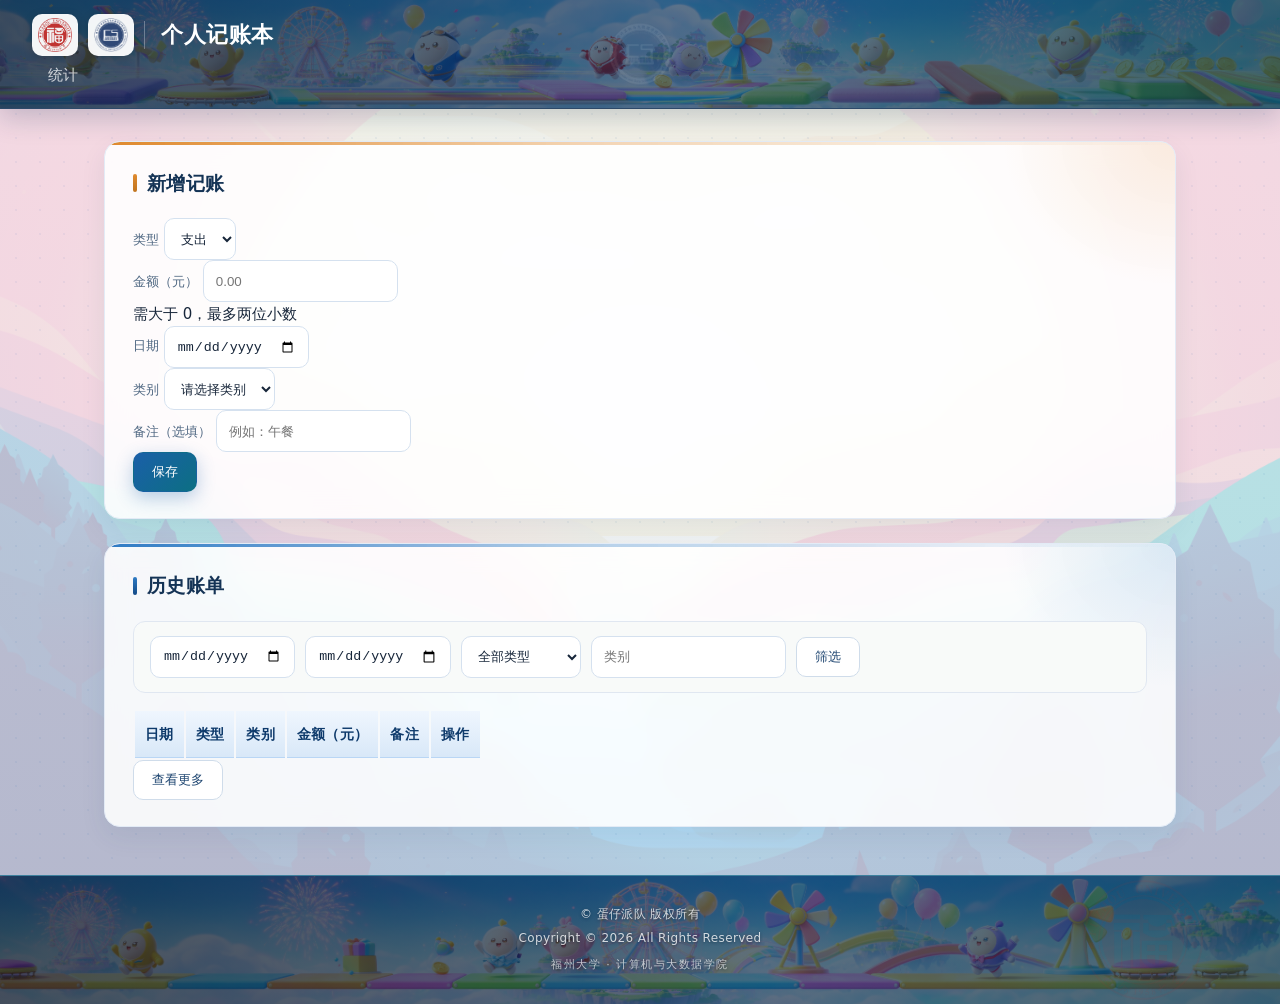
==== commit 01c56a21: "Merge branch 'dev' into feature/frontend-complete" ====
--- a/frontend/index.html
+++ b/frontend/index.html
@@ -7,6 +7,7 @@
     <title>个人记账本 - 记录</title>
     <link rel="icon" type="image/png" href="img/校徽.png">
     <link rel="stylesheet" href="css/style.css">
+
 </head>
 <body>
     <!-- 顶部导航：模块负责人 成员 F -->
@@ -17,8 +18,6 @@
             <h1 class="topbar__title">个人记账本</h1>
         </div>
         <nav class="topbar__nav">
-            <a href="index.html#record-form" class="is-active">记录</a>
-            <a href="index.html#record-list">查看</a>
             <a href="statistics.html">统计</a>
         </nav>
     </header>
@@ -27,8 +26,8 @@
         <!-- 新增记账表单：成员 G -->
         <section id="record-form" class="card">
             <h2 class="card__title">新增记账</h2>
-            <form id="record-form-element" class="form">
-                <div class="form__field">
+            <form id="record-form-element" class="form" novalidate>
+                <div class="form__field form__field--type">
                     <label for="type">类型</label>
                     <select id="type" name="type" required>
                         <option value="expense">支出</option>
@@ -36,28 +35,50 @@
                     </select>
                 </div>
 
-                <div class="form__field">
+                <div class="form__field form__field--amount">
                     <label for="amount">金额（元）</label>
-                    <input id="amount" name="amount" type="number" min="0.01" step="0.01" required>
+                    <input id="amount" name="amount" type="number" inputmode="decimal" min="0.01" step="0.01"
+                        placeholder="0.00" autocomplete="off" required aria-describedby="amount-error">
+                    <p class="form__hint">需大于 0，最多两位小数</p>
+                    <p class="form__error" id="amount-error" hidden></p>
                 </div>
 
-                <div class="form__field">
+                <div class="form__field form__field--date">
                     <label for="date">日期</label>
-                    <input id="date" name="date" type="date" required>
+                    <input id="date" name="date" type="date" required aria-describedby="date-error">
+                    <p class="form__error" id="date-error" hidden></p>
                 </div>
 
-                <div class="form__field">
+                <div class="form__field form__field--category">
                     <label for="category">类别</label>
-                    <input id="category" name="category" type="text" maxlength="30" required>
+                    <select id="category" name="category" required aria-describedby="category-error">
+                        <option value="">请选择类别</option>
+                        <option value="饮食">饮食</option>
+                        <option value="交通">交通</option>
+                        <option value="购物">购物</option>
+                        <option value="居住">居住</option>
+                        <option value="娱乐">娱乐</option>
+                        <option value="医疗">医疗</option>
+                        <option value="教育">教育</option>
+                        <option value="工资">工资</option>
+                        <option value="奖金">奖金</option>
+                        <option value="兼职">兼职</option>
+                        <option value="理财">理财</option>
+                        <option value="其他">其他</option>
+                    </select>
+                    <p class="form__error" id="category-error" hidden></p>
                 </div>
 
-                <div class="form__field">
-                    <label for="remark">备注</label>
-                    <input id="remark" name="remark" type="text" maxlength="200">
+                <div class="form__field form__field--remark">
+                    <label for="remark">备注<span class="form__hint">（选填）</span></label>
+                    <input id="remark" name="remark" type="text" maxlength="200" placeholder="例如：午餐"
+                        autocomplete="off">
                 </div>
 
-                <button type="submit" class="button button--primary">保存</button>
-                <p id="form-message" class="form__message" role="status"></p>
+                <div class="form__actions">
+                    <button type="submit" class="button button--primary">保存</button>
+                    <p id="form-message" class="form__message" role="status" aria-live="polite"></p>
+                </div>
             </form>
         </section>
 
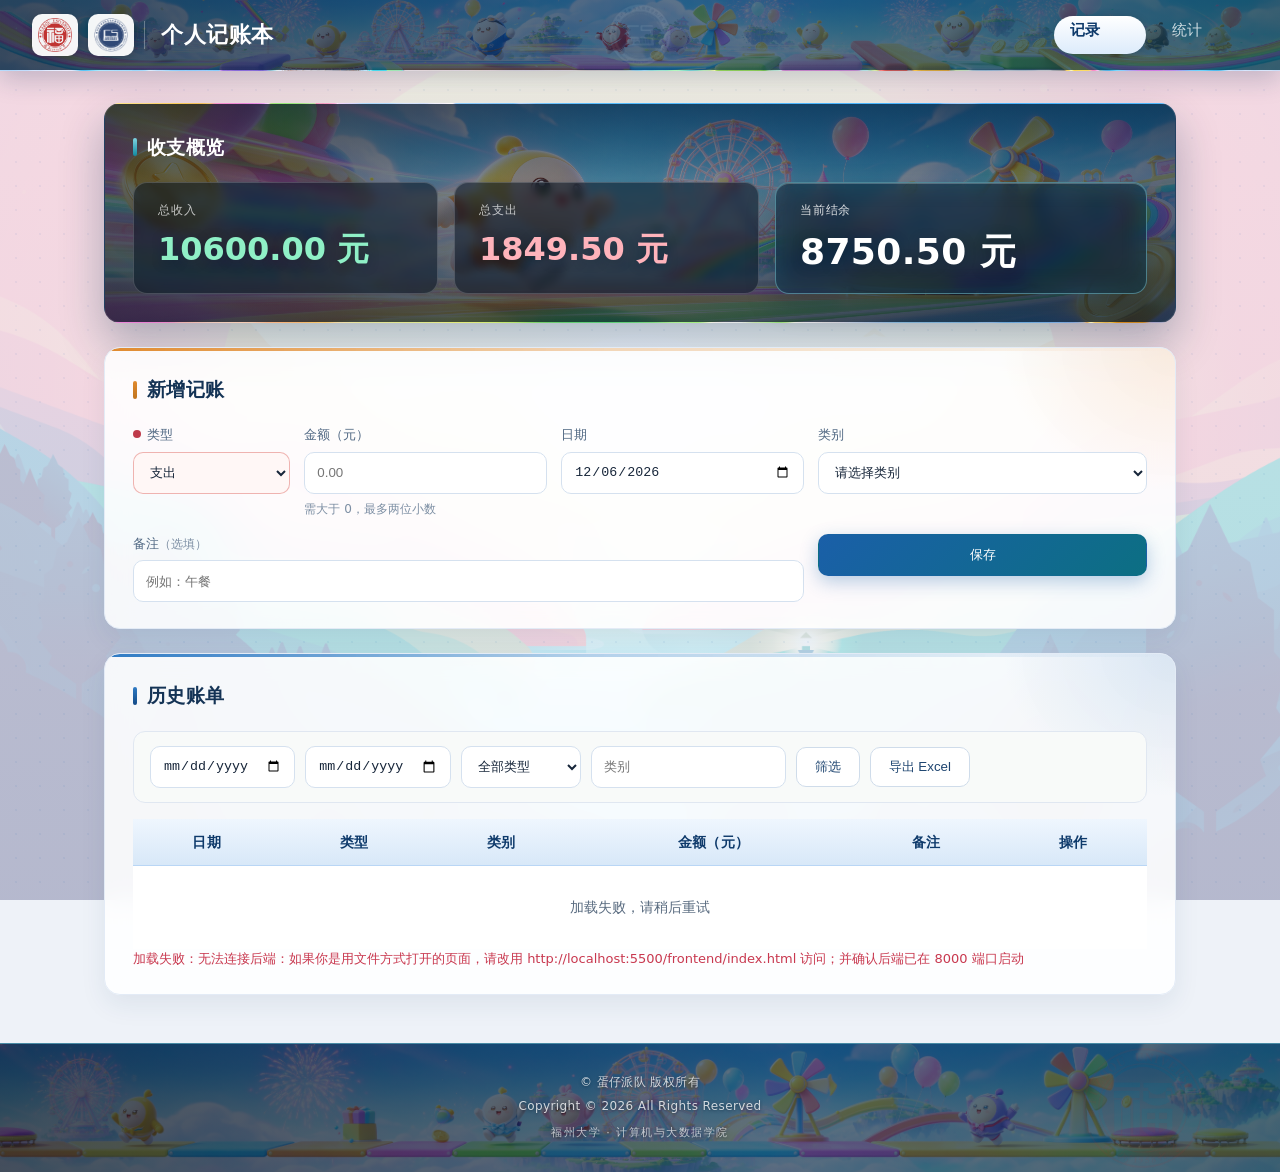
==== commit 152d3b0d: "feat: add xlsx export endpoint and one-click start script - backend: GET /api/records/export 生成 xlsx" ====
--- a/frontend/index.html
+++ b/frontend/index.html
@@ -3,26 +3,45 @@
 <head>
     <meta charset="UTF-8">
     <meta name="viewport" content="width=device-width, initial-scale=1.0">
-    <meta name="description" content="个人记账本：记录日常收支并查看历史账单">
-    <title>个人记账本 - 记录</title>
-    <link rel="icon" type="image/png" href="img/校徽.png">
+    <title>个人记账本</title>
+    <link rel="icon" type="image/png" href="../img/校徽.png">
     <link rel="stylesheet" href="css/style.css">
-
+    <link rel="stylesheet" href="css/app.css">
 </head>
 <body>
     <!-- 顶部导航：模块负责人 成员 F -->
     <header class="topbar">
         <div class="shell-brand">
-            <img class="shell-brand__logo" src="img/校徽.png" alt="福州大学校徽">
-            <img class="shell-brand__logo" src="img/院徽.png" alt="福州大学计算机与大数据学院院徽">
+            <img class="shell-brand__logo" src="../img/校徽.png" alt="福州大学校徽">
+            <img class="shell-brand__logo" src="../img/院徽.png" alt="福州大学计算机与大数据学院院徽">
             <h1 class="topbar__title">个人记账本</h1>
         </div>
         <nav class="topbar__nav">
+            <a href="#record-form" class="is-active">记录</a>
             <a href="statistics.html">统计</a>
         </nav>
     </header>
 
     <main class="layout">
+        <!-- 收支概览：成员 I -->
+        <section id="overview" class="card overview">
+            <h2 class="card__title">收支概览</h2>
+            <div class="overview__cards">
+                <article class="stat-card stat-card--income">
+                    <p class="stat-card__label">总收入</p>
+                    <p class="stat-card__value" id="total-income">--</p>
+                </article>
+                <article class="stat-card stat-card--expense">
+                    <p class="stat-card__label">总支出</p>
+                    <p class="stat-card__value" id="total-expense">--</p>
+                </article>
+                <article class="stat-card stat-card--balance">
+                    <p class="stat-card__label">当前结余</p>
+                    <p class="stat-card__value" id="total-balance">--</p>
+                </article>
+            </div>
+        </section>
+
         <!-- 新增记账表单：成员 G -->
         <section id="record-form" class="card">
             <h2 class="card__title">新增记账</h2>
@@ -95,6 +114,7 @@
                 </select>
                 <input id="filter-category" type="text" placeholder="类别" aria-label="类别">
                 <button id="filter-apply" type="button" class="button">筛选</button>
+                <button id="export-excel" type="button" class="button">导出 Excel</button>
             </div>
 
             <table class="records">
@@ -124,6 +144,7 @@
 
     <script src="js/api.js"></script>
     <script src="js/records.js"></script>
+    <script src="js/statistics.js"></script>
     <script src="js/main.js"></script>
 </body>
 </html>
--- a/frontend/css/app.css
+++ b/frontend/css/app.css
@@ -0,0 +1,1314 @@
+/* 页面视觉体系（由 index.html 原内联 <style> 抽出，两个页面共用） */
+
+/* ===== 布局补齐 =====
+   基础样式表 style.css 已切换到 .app-header / .panel / .record-form 一套类名，
+   本页沿用既有 DOM（.topbar / .layout / .card / .form 等），
+   这里补齐这些类名缺失的布局属性。只写布局，配色由下面各层负责。 */
+
+.layout {
+    display: grid;
+}
+
+/* #overview 同时带有 overview 类，会被新基础样式当成双列栅格；这里按主视觉卡片的单列布局固定 */
+#overview {
+    display: block;
+}
+
+.topbar {
+    display: flex;
+    align-items: center;
+    justify-content: space-between;
+    flex-wrap: nowrap;
+    gap: 20px;
+}
+
+.topbar__nav {
+    display: flex;
+    align-items: center;
+    justify-content: flex-end;
+    gap: 10px;
+    flex: 0 0 auto;
+}
+
+/* 导航项固定等宽等高：选中态只换配色和字重，不改变盒子尺寸，避免切换时抖动 */
+.topbar__nav a {
+    display: inline-flex;
+    align-items: center;
+    justify-content: center;
+    box-sizing: border-box;
+    min-width: 92px;
+    height: 38px;
+    padding: 0 16px;
+    line-height: 1;
+}
+
+.overview__cards {
+    display: grid;
+    grid-template-columns: 1fr;
+    width: 100%;
+}
+
+.filters {
+    display: flex;
+    flex-wrap: wrap;
+}
+
+.records {
+    width: 100%;
+    border-collapse: collapse;
+}
+
+/* 表单：12 栅格，第一行「类型 / 金额 / 日期 / 类别」，第二行「备注 + 操作」 */
+.form {
+    display: grid;
+    grid-template-columns: repeat(12, minmax(0, 1fr));
+    gap: 16px 14px;
+    align-items: start;
+}
+
+.form__field {
+    display: grid;
+    row-gap: 6px;
+}
+
+.form__field--type { grid-column: span 2; }
+.form__field--amount { grid-column: span 3; }
+.form__field--date { grid-column: span 3; }
+.form__field--category { grid-column: span 4; }
+.form__field--remark { grid-column: span 8; }
+
+.form__actions {
+    grid-column: span 4;
+    display: flex;
+    flex-direction: column;
+    gap: 8px;
+    align-items: stretch;
+}
+
+@media (max-width: 900px) {
+    .form__field--type,
+    .form__field--amount,
+    .form__field--date,
+    .form__field--category,
+    .form__field--remark,
+    .form__actions {
+        grid-column: span 6;
+    }
+
+    .form__actions {
+        grid-column: span 12;
+    }
+}
+
+@media (max-width: 680px) {
+    /* 窄屏：徽标一行，三个导航项整行等分，避免挤压站名 */
+    .topbar {
+        flex-wrap: wrap;
+    }
+
+    .topbar__nav {
+        width: 100%;
+    }
+
+    .topbar__nav a {
+        flex: 1 1 0;
+        min-width: 0;
+    }
+
+    .form__field--type,
+    .form__field--amount,
+    .form__field--date,
+    .form__field--category,
+    .form__field--remark,
+    .form__actions {
+        grid-column: span 12;
+    }
+}
+
+    /* ===== 页面外壳补充样式（原 shell.css） ===== */
+    /* ============================================================
+       页面外壳补充样式 —— 模块负责人：成员 F
+       仅用于顶部徽标、导航和页脚，不改动队友的基础样式与 DOM 结构。
+       基础样式见 style.css，本文件在它之后加载。
+       ============================================================ */
+    
+    /* ---------- 顶部标题栏 ---------- */
+    
+    .topbar {
+        flex-wrap: wrap;
+        row-gap: 12px;
+    }
+    
+    .shell-brand {
+        display: flex;
+        align-items: center;
+        gap: 12px;
+        min-width: 0;
+    }
+    
+    .shell-brand__logo {
+        display: block;
+        flex: none;
+        width: auto;
+        height: 40px;
+        object-fit: contain;
+    }
+    
+    .shell-brand .topbar__title {
+        padding-left: 12px;
+        border-left: 1px solid var(--color-border);
+        line-height: 1.3;
+    }
+    
+    .topbar__nav a {
+        display: inline-block;
+        padding: 4px 0;
+        font-size: 15px;
+    }
+    
+    .topbar__nav a.is-active {
+        font-weight: 600;
+    }
+    
+    /* ---------- 页脚 ---------- */
+    
+    .shell-footer {
+        max-width: 960px;
+        margin: 8px auto 24px;
+        padding: 0 16px;
+        color: var(--color-muted);
+        font-size: 12px;
+        text-align: center;
+    }
+    
+    .shell-footer__text {
+        margin: 0;
+        color: #9aa3af;
+        letter-spacing: 0.3px;
+    }
+    
+    /* ---------- 窄屏适配 ---------- */
+    
+    @media (max-width: 640px) {
+        .topbar {
+            padding: 12px 16px;
+        }
+    
+        .shell-brand {
+            gap: 8px;
+        }
+    
+        .shell-brand__logo {
+            height: 32px;
+        }
+    
+        .shell-brand .topbar__title {
+            padding-left: 8px;
+            font-size: 18px;
+        }
+    
+        .topbar__nav {
+            gap: 14px;
+            font-size: 14px;
+        }
+    }
+
+    /* ===== 校园主题视觉层（原 theme.css） ===== */
+    /* ============================================================
+       校园主题视觉层 —— 模块负责人：成员 F
+       在 style.css、shell.css 之后加载，通过覆盖变量与类完成美化。
+       不修改 DOM 结构、id、class 名，也不影响队友 JS 的渲染逻辑。
+       主色调：学院蓝 #1a5fa8 + 青蓝 #118aa0
+       ============================================================ */
+    
+    /* ---------- 主题变量（覆盖 style.css 中的同名变量） ---------- */
+    
+    :root {
+        --color-bg: #eaf0f8;
+        --color-surface: #ffffff;
+        --color-border: #dbe5f1;
+        --color-text: #17263a;
+        --color-muted: #66788f;
+        --color-primary: #1a5fa8;
+        --color-primary-strong: #0d3f6f;
+        --color-primary-soft: #e9f1fb;
+        --color-accent: #118aa0;
+        --color-income: #0e8a63;
+        --color-expense: #be3a4a;
+        --radius: 16px;
+        --radius-sm: 10px;
+        --shadow: 0 10px 28px rgba(20, 58, 106, 0.09);
+        --shadow-sm: 0 4px 14px rgba(20, 58, 106, 0.07);
+        --shadow-xs: 0 1px 3px rgba(20, 58, 106, 0.06);
+    }
+    
+    /* ---------- 页面底色 ---------- */
+    
+    body {
+        font-size: 15px;
+        line-height: 1.6;
+        color: var(--color-text);
+        background-color: var(--color-bg);
+        background-image:
+            radial-gradient(1100px 420px at 50% -140px, rgba(26, 95, 168, 0.16), rgba(26, 95, 168, 0) 70%),
+            linear-gradient(180deg, #edf3fa 0%, #e6ecf6 100%);
+        background-repeat: no-repeat;
+        background-attachment: fixed;
+        -webkit-font-smoothing: antialiased;
+    }
+    
+    /* 锚点跳转时给吸顶导航留出空间 */
+    #overview,
+    #record-form,
+    #record-list,
+    #statistics {
+        scroll-margin-top: 92px;
+    }
+    
+    /* ---------- 顶部标题栏：深蓝渐变 ---------- */
+    
+    .topbar {
+        position: sticky;
+        top: 0;
+        z-index: 10;
+        padding: 14px 32px;
+        background: linear-gradient(115deg, #0d2f55 0%, #17497f 48%, #1a5fa8 100%);
+        border-bottom: 1px solid rgba(255, 255, 255, 0.1);
+        box-shadow: 0 8px 26px rgba(13, 47, 85, 0.22);
+    }
+    
+    .shell-brand {
+        gap: 10px;
+    }
+    
+    .shell-brand__logo {
+        height: 42px;
+        padding: 4px 6px;
+        background: rgba(255, 255, 255, 0.95);
+        border-radius: 10px;
+        box-shadow: 0 2px 10px rgba(0, 0, 0, 0.18);
+    }
+    
+    .shell-brand .topbar__title {
+        padding-left: 16px;
+        color: #ffffff;
+        font-size: 22px;
+        font-weight: 600;
+        letter-spacing: 0.6px;
+        border-left-color: rgba(255, 255, 255, 0.3);
+    }
+    
+    .topbar__nav {
+        gap: 4px;
+    }
+    
+    .topbar__nav a {
+        padding: 7px 16px;
+        border-radius: 999px;
+        color: rgba(255, 255, 255, 0.78);
+        font-size: 15px;
+        font-weight: 500;
+        text-decoration: none;
+        transition: background-color 0.18s ease, color 0.18s ease, box-shadow 0.18s ease;
+    }
+    
+    .topbar__nav a:hover {
+        color: #ffffff;
+        background: rgba(255, 255, 255, 0.14);
+    }
+    
+    .topbar__nav a.is-active,
+    .topbar__nav a.is-active:hover {
+        color: var(--color-primary-strong);
+        background: #ffffff;
+        font-weight: 600;
+        box-shadow: 0 2px 10px rgba(0, 0, 0, 0.16);
+    }
+    
+    /* ---------- 内容区与卡片 ---------- */
+    
+    .layout {
+        max-width: 1120px;
+        gap: 24px;
+        margin: 32px auto 0;
+        padding: 0 24px;
+    }
+    
+    .card {
+        padding: 26px 28px;
+        border: 1px solid #e3ebf6;
+        border-radius: var(--radius);
+        box-shadow: var(--shadow-sm);
+    }
+    
+    .card__title {
+        position: relative;
+        padding-left: 14px;
+        margin-bottom: 20px;
+        color: #143355;
+        font-size: 19px;
+        font-weight: 600;
+        letter-spacing: 0.4px;
+    }
+    
+    .card__title::before {
+        content: "";
+        position: absolute;
+        left: 0;
+        top: 50%;
+        width: 4px;
+        height: 18px;
+        border-radius: 2px;
+        background: linear-gradient(180deg, var(--color-primary), var(--color-accent));
+        transform: translateY(-50%);
+    }
+    
+    .card__subtitle {
+        margin: 26px 0 12px;
+        color: #3d5a7a;
+        font-size: 14px;
+        font-weight: 600;
+        letter-spacing: 0.3px;
+    }
+    
+    /* ---------- 收支概览数字卡片 ---------- */
+    
+    .overview__cards {
+        gap: 16px;
+    }
+    
+    .stat-card {
+        position: relative;
+        padding: 18px 20px 18px 24px;
+        background: linear-gradient(180deg, #ffffff 0%, #f2f7fe 100%);
+        border: 1px solid #e2ebf7;
+        border-radius: 14px;
+        box-shadow: var(--shadow-xs);
+        overflow: hidden;
+    }
+    
+    .stat-card::before {
+        content: "";
+        position: absolute;
+        left: 0;
+        top: 0;
+        bottom: 0;
+        width: 4px;
+        background: var(--color-primary);
+    }
+    
+    .stat-card--income::before {
+        background: var(--color-income);
+    }
+    
+    .stat-card--expense::before {
+        background: var(--color-expense);
+    }
+    
+    .stat-card__label {
+        margin-bottom: 8px;
+        color: #6b8299;
+        font-size: 12px;
+        font-weight: 500;
+        letter-spacing: 0.8px;
+    }
+    
+    .stat-card__value {
+        color: #143355;
+        font-size: 26px;
+        font-weight: 700;
+        line-height: 1.3;
+        font-variant-numeric: tabular-nums;
+    }
+    
+    .stat-card--balance .stat-card__value {
+        color: var(--color-primary);
+    }
+    
+    /* ---------- 表单控件 ---------- */
+    
+    .form__field label {
+        color: #4f6782;
+        font-size: 13px;
+        font-weight: 500;
+    }
+    
+    .form input,
+    .form select,
+    .filters input,
+    .filters select {
+        min-height: 42px;
+        padding: 9px 12px;
+        color: var(--color-text);
+        background: #fbfdff;
+        border: 1px solid #d5e1ef;
+        border-radius: var(--radius-sm);
+        transition: border-color 0.18s ease, box-shadow 0.18s ease, background-color 0.18s ease;
+    }
+    
+    .form input:hover,
+    .form select:hover,
+    .filters input:hover,
+    .filters select:hover {
+        border-color: #b9cde3;
+    }
+    
+    .form input:focus,
+    .form select:focus,
+    .filters input:focus,
+    .filters select:focus {
+        outline: none;
+        background: #ffffff;
+        border-color: var(--color-primary);
+        box-shadow: 0 0 0 3px rgba(26, 95, 168, 0.16);
+    }
+    
+    .form__message {
+        color: var(--color-expense);
+        font-size: 13px;
+    }
+    
+    /* ---------- 按钮 ---------- */
+    
+    .button {
+        padding: 10px 18px;
+        color: #1f4671;
+        background: #ffffff;
+        border: 1px solid #cfdcea;
+        border-radius: var(--radius-sm);
+        font-weight: 500;
+        transition: color 0.18s ease, border-color 0.18s ease, background-color 0.18s ease,
+            box-shadow 0.18s ease, transform 0.12s ease;
+    }
+    
+    .button:hover {
+        color: var(--color-primary);
+        background: #f4f9ff;
+        border-color: var(--color-primary);
+        box-shadow: var(--shadow-xs);
+    }
+    
+    .button:active {
+        transform: translateY(1px);
+    }
+    
+    .button:focus-visible {
+        outline: 2px solid var(--color-accent);
+        outline-offset: 2px;
+    }
+    
+    .button--primary {
+        color: #ffffff;
+        background: linear-gradient(135deg, #1a5fa8 0%, #0f7f9c 100%);
+        border-color: transparent;
+        box-shadow: 0 6px 16px rgba(26, 95, 168, 0.28);
+    }
+    
+    .button--primary:hover {
+        color: #ffffff;
+        background: linear-gradient(135deg, #174f8c 0%, #0b7189 100%);
+        border-color: transparent;
+        box-shadow: 0 8px 22px rgba(26, 95, 168, 0.34);
+        transform: translateY(-1px);
+    }
+    
+    .button--primary:active {
+        transform: translateY(0);
+    }
+    
+    /* ---------- 筛选栏 ---------- */
+    
+    .filters {
+        gap: 10px;
+        align-items: center;
+        margin-bottom: 16px;
+    }
+    
+    .filters input,
+    .filters select {
+        flex: 0 1 auto;
+        width: auto;
+        min-width: 120px;
+    }
+    
+    /* ---------- 账单表格 ---------- */
+    
+    .records {
+        font-size: 14px;
+    }
+    
+    .records th,
+    .records td {
+        padding: 12px 10px;
+    }
+    
+    .records thead th {
+        color: #1b4574;
+        background: var(--color-primary-soft);
+        border-bottom: 1px solid #d3e2f4;
+        font-weight: 600;
+        letter-spacing: 0.3px;
+    }
+    
+    .records tbody td {
+        color: #334a64;
+        border-bottom: 1px solid #edf2f9;
+    }
+    
+    .records tbody tr:nth-child(even) {
+        background: #f7fbff;
+    }
+    
+    .records tbody tr:hover {
+        background: #eaf3ff;
+    }
+    
+    .records tbody tr:last-child td {
+        border-bottom: none;
+    }
+    
+    .records tbody td[colspan] {
+        padding: 30px 10px;
+        color: var(--color-muted);
+        text-align: center;
+    }
+    
+    .records .amount--income {
+        color: var(--color-income);
+        font-weight: 600;
+        font-variant-numeric: tabular-nums;
+    }
+    
+    .records .amount--expense {
+        color: var(--color-expense);
+        font-weight: 600;
+        font-variant-numeric: tabular-nums;
+    }
+    
+    /* ---------- 类别汇总 ---------- */
+    
+    .category-list {
+        gap: 10px;
+    }
+    
+    .category-list li {
+        padding: 11px 14px;
+        background: linear-gradient(90deg, #f7faff 0%, #fdfeff 100%);
+        border: 1px solid #e2ebf7;
+        border-radius: var(--radius-sm);
+        font-size: 14px;
+        transition: border-color 0.18s ease, box-shadow 0.18s ease, background-color 0.18s ease;
+    }
+    
+    .category-list li:hover {
+        background: #f2f8ff;
+        border-color: #bcd2e8;
+        box-shadow: var(--shadow-xs);
+    }
+    
+    .category-list li span + span {
+        color: #154a7d;
+        font-weight: 600;
+        font-variant-numeric: tabular-nums;
+    }
+    
+    /* ---------- 图表容器（含空态） ---------- */
+    
+    .chart {
+        position: relative;
+        height: 340px;
+        margin-top: 20px;
+        border: 1px dashed #c4d7ea;
+        border-radius: 14px;
+        background-color: #f7fbff;
+        background-image:
+            repeating-linear-gradient(0deg, rgba(26, 95, 168, 0.05) 0 1px, transparent 1px 44px),
+            repeating-linear-gradient(90deg, rgba(26, 95, 168, 0.05) 0 1px, transparent 1px 72px);
+        overflow: hidden;
+    }
+    
+    .chart:empty::before {
+        content: "暂无图表数据，添加记录后展示趋势";
+        position: absolute;
+        inset: 0;
+        display: flex;
+        align-items: center;
+        justify-content: center;
+        color: #7d93ac;
+        font-size: 13px;
+        letter-spacing: 0.5px;
+    }
+    
+    /* ---------- 页脚版权 ---------- */
+    
+    .shell-footer {
+        max-width: 1120px;
+        margin: 40px auto 36px;
+        padding: 20px 24px 0;
+        border-top: 1px solid #d8e2f0;
+        text-align: center;
+    }
+    
+    .shell-footer__text {
+        margin: 0;
+        color: #8295ab;
+        font-size: 12px;
+        line-height: 2;
+        letter-spacing: 0.4px;
+    }
+    
+    /* ---------- 清晰度与降级保护 ---------- */
+    
+    @media (prefers-reduced-motion: reduce) {
+        .button,
+        .topbar__nav a,
+        .category-list li,
+        .form input,
+        .form select,
+        .filters input,
+        .filters select {
+            transition: none;
+        }
+    }
+    
+    /* ---------- 桌面宽屏 / 窄屏 ---------- */
+    
+    @media (max-width: 1024px) {
+        .topbar {
+            padding: 12px 20px;
+        }
+    
+        .layout {
+            padding: 0 20px;
+            margin-top: 24px;
+        }
+    
+        .card {
+            padding: 22px;
+        }
+    }
+    
+    @media (max-width: 640px) {
+        body {
+            font-size: 14px;
+        }
+    
+        .shell-brand__logo {
+            height: 34px;
+        }
+    
+        .shell-brand .topbar__title {
+            padding-left: 10px;
+            font-size: 18px;
+        }
+    
+        .topbar__nav a {
+            padding: 6px 12px;
+            font-size: 14px;
+        }
+    
+        .layout {
+            padding: 0 16px;
+            gap: 18px;
+        }
+    
+        .card {
+            padding: 18px 16px;
+            border-radius: 12px;
+        }
+    
+        .card__title {
+            font-size: 17px;
+        }
+    
+        .stat-card__value {
+            font-size: 22px;
+        }
+    
+        .filters input,
+        .filters select,
+        .filters .button {
+            flex: 1 1 140px;
+            min-width: 0;
+        }
+    
+        .records {
+            font-size: 13px;
+        }
+    
+        .records th,
+        .records td {
+            padding: 10px 6px;
+        }
+    
+        .chart {
+            height: 260px;
+        }
+    
+        .shell-footer {
+            margin: 28px auto 24px;
+            padding: 16px 16px 0;
+        }
+    }
+
+    /* ===== 视觉增强层（原 visual.css） ===== */
+    /* ============================================================
+       视觉增强层 —— 模块负责人：成员 F
+       在 style.css、shell.css、theme.css 之后加载，只做颜色与图像装饰：
+       完整配色 token、页面纹理、顶栏水印、概览主视觉、模块区分、深色页脚。
+       不修改 DOM、id、class 名，不改队友 JS，也不引入任何外部资源。
+       ============================================================ */
+    
+    /* ---------- 设计系统：完整颜色 token ---------- */
+    
+    :root {
+        /* 学院蓝 50–900（主色系） */
+        --brand-50: #eff6fe;
+        --brand-100: #dcebfb;
+        --brand-200: #b9d6f5;
+        --brand-300: #8bbbe9;
+        --brand-400: #569cd9;
+        --brand-500: #2f7bc4;
+        --brand-600: #1a5fa8;
+        --brand-700: #134a86;
+        --brand-800: #0e3a6b;
+        --brand-900: #0a2b50;
+    
+        /* 青蓝辅助色 */
+        --accent-50: #e8f8fb;
+        --accent-100: #d1f1f6;
+        --accent-300: #7fd4e2;
+        --accent-400: #3fc1d6;
+        --accent-500: #118aa0;
+        --accent-600: #0c6f83;
+        --accent-700: #08586a;
+    
+        /* 功能色：成功 / 警示 / 错误 */
+        --success-50: #e4f7ef;
+        --success-500: #0e8a63;
+        --success-600: #0a7052;
+        --warning-50: #fdf1e3;
+        --warning-500: #e08a2e;
+        --warning-600: #c0741f;
+        --danger-50: #fbe8ea;
+        --danger-500: #be3a4a;
+        --danger-600: #9f2d3b;
+    
+        /* 中性色 0–900 */
+        --neutral-0: #ffffff;
+        --neutral-50: #f8fafd;
+        --neutral-100: #eef2f8;
+        --neutral-200: #e0e7f1;
+        --neutral-300: #ccd8e6;
+        --neutral-400: #a2b3c7;
+        --neutral-500: #75879c;
+        --neutral-600: #5a6c80;
+        --neutral-700: #405264;
+        --neutral-800: #2a3b4d;
+        --neutral-900: #17263a;
+    
+        /* 三个功能模块的强调色 */
+        --module-record: var(--warning-500);
+        --module-list: var(--brand-500);
+        --module-stats: var(--accent-500);
+    
+        /* 语义映射：页面其余样式只引用这一层变量 */
+        --color-bg: var(--neutral-100);
+        --color-surface: var(--neutral-0);
+        --color-border: var(--neutral-200);
+        --color-text: var(--neutral-900);
+        --color-muted: var(--neutral-600);
+        --color-primary: var(--brand-600);
+        --color-primary-strong: var(--brand-900);
+        --color-primary-soft: var(--brand-50);
+        --color-accent: var(--accent-500);
+        --color-income: var(--success-500);
+        --color-expense: var(--danger-500);
+    
+        /* 字号层级 */
+        --text-xs: 12px;
+        --text-sm: 13px;
+        --text-md: 15px;
+        --text-lg: 19px;
+        --text-xl: 22px;
+        --text-2xl: 32px;
+    }
+    
+    /* ---------- 页面底色：背景图 + 高比例浅色遮罩 + 极淡点阵纹理 ---------- */
+    
+    body {
+        background-color: var(--neutral-100);
+        background-image:
+            radial-gradient(circle, rgba(26, 95, 168, 0.06) 0 1px, rgba(26, 95, 168, 0) 1.4px),
+            linear-gradient(180deg, rgba(242, 247, 253, 0.78) 0%, rgba(234, 241, 250, 0.76) 100%),
+            url("../../img/背景.png");
+        background-size: 24px 24px, auto, cover;
+        background-position: center, center, center;
+        background-repeat: repeat, no-repeat, no-repeat;
+        background-attachment: fixed;
+    }
+    
+    /* ---------- 顶部标题栏：蛋仔派对横幅 + 深色遮罩 + 院徽水印 ---------- */
+    
+    .topbar {
+        overflow: hidden;
+        /* 顶栏只有约 64px 高，16:1 横幅按 cover 铺满后纵向会裁掉中段，
+           定位取 center 44% 保住角色头部，再用深色渐变压暗保证文字与徽标可读 */
+        background-color: var(--brand-900);
+        background-image:
+            linear-gradient(102deg,
+                rgba(6, 26, 48, 0.78) 0%,
+                rgba(9, 44, 78, 0.66) 52%,
+                rgba(6, 54, 68, 0.76) 100%),
+            url("../../img/《蛋仔派对》顶部.png");
+        background-size: auto, cover;
+        background-position: center, center 44%;
+        background-repeat: no-repeat;
+        border-bottom: 1px solid rgba(255, 255, 255, 0.14);
+        -webkit-backdrop-filter: blur(10px) saturate(1.05);
+        backdrop-filter: blur(10px) saturate(1.05);
+    }
+    
+    .topbar::before {
+        content: "";
+        position: absolute;
+        inset: 0;
+        background-image: url("../../img/院徽.png");
+        background-position: center center;
+        background-repeat: no-repeat;
+        background-size: 64px auto;
+        opacity: 0.08;
+        pointer-events: none;
+    }
+    
+    .topbar > * {
+        position: relative;
+        z-index: 1;
+    }
+    
+    .topbar__nav a.is-active,
+    .topbar__nav a.is-active:hover {
+        color: var(--brand-800);
+        background: linear-gradient(180deg, var(--neutral-0) 0%, var(--brand-100) 100%);
+    }
+    
+    /* ---------- 卡片基础：统一圆角阴影，模块顶部色条与角落光晕 ---------- */
+    
+    .card {
+        position: relative;
+        background-color: rgba(255, 255, 255, 0.88);
+        background-repeat: no-repeat;
+        -webkit-backdrop-filter: blur(12px);
+        backdrop-filter: blur(12px);
+        box-shadow: 0 10px 26px rgba(20, 58, 106, 0.08);
+    }
+    
+    /* 记录：暖橙 */
+    #record-form {
+        background-image:
+            radial-gradient(240px 200px at 100% 0, rgba(224, 138, 46, 0.14), rgba(224, 138, 46, 0) 72%),
+            linear-gradient(90deg, var(--module-record) 0%, rgba(224, 138, 46, 0.35) 45%, rgba(224, 138, 46, 0) 100%);
+        background-size: auto, 100% 3px;
+        background-position: center, top left;
+    }
+    
+    #record-form .card__title::before {
+        background: linear-gradient(180deg, var(--module-record), var(--warning-600));
+    }
+    
+    /* 查看：蓝 */
+    #record-list {
+        background-image:
+            radial-gradient(240px 200px at 100% 0, rgba(47, 123, 196, 0.14), rgba(47, 123, 196, 0) 72%),
+            linear-gradient(90deg, var(--module-list) 0%, rgba(47, 123, 196, 0.35) 45%, rgba(47, 123, 196, 0) 100%);
+        background-size: auto, 100% 3px;
+        background-position: center, top left;
+    }
+    
+    #record-list .card__title::before {
+        background: linear-gradient(180deg, var(--module-list), var(--brand-700));
+    }
+    
+    /* 统计：青 */
+    #statistics {
+        background-image:
+            radial-gradient(240px 200px at 100% 0, rgba(17, 138, 160, 0.14), rgba(17, 138, 160, 0) 72%),
+            linear-gradient(90deg, var(--module-stats) 0%, rgba(17, 138, 160, 0.35) 45%, rgba(17, 138, 160, 0) 100%);
+        background-size: auto, 100% 3px;
+        background-position: center, top left;
+    }
+    
+    #statistics .card__title::before {
+        background: linear-gradient(180deg, var(--module-stats), var(--accent-700));
+    }
+    
+    /* ---------- 概览区：主视觉深色卡 ---------- */
+    
+    #overview {
+        padding: 28px;
+        color: var(--neutral-0);
+        background-color: var(--brand-900);
+        /* 蛋仔派对品牌横幅做主体，压一层深色渐变保证数字可读；
+           横幅是 4.75:1 的超宽图，窄卡上会裁掉左右，定位偏左中保住中央的蛋仔角色 */
+        background-image:
+            linear-gradient(112deg, rgba(5, 18, 34, 0.6) 0%, rgba(5, 24, 44, 0.4) 46%, rgba(6, 34, 60, 0.58) 100%),
+            linear-gradient(180deg, rgba(4, 16, 30, 0.5) 0%, rgba(4, 16, 30, 0.16) 34%, rgba(4, 16, 30, 0.5) 100%),
+            url("../../img/《蛋仔派对》超宽横幅.png");
+        background-size: auto, auto, cover;
+        background-position: center, center, 35% 50%;
+        background-repeat: no-repeat;
+        border: 1px solid rgba(255, 255, 255, 0.1);
+        box-shadow: 0 20px 44px rgba(10, 43, 80, 0.3);
+    }
+    
+    #overview .card__title {
+        color: var(--neutral-0);
+    }
+    
+    #overview .card__title::before {
+        background: linear-gradient(180deg, var(--accent-300), var(--accent-500));
+    }
+    
+    #overview .stat-card {
+        background: rgba(5, 18, 34, 0.52);
+        border: 1px solid rgba(255, 255, 255, 0.18);
+        box-shadow: none;
+        backdrop-filter: blur(4px);
+        -webkit-backdrop-filter: blur(4px);
+    }
+    
+    #overview .stat-card::before {
+        display: none;
+    }
+    
+    #overview .stat-card__label {
+        color: rgba(255, 255, 255, 0.72);
+    }
+    
+    #overview .stat-card__value {
+        color: var(--neutral-0);
+        font-size: var(--text-2xl);
+        text-shadow: 0 2px 12px rgba(4, 20, 40, 0.28);
+    }
+    
+    #overview .stat-card--income .stat-card__value {
+        color: #8ff0c6;
+    }
+    
+    #overview .stat-card--expense .stat-card__value {
+        color: #ffb3bb;
+    }
+    
+    #overview .stat-card--balance {
+        background: rgba(6, 26, 48, 0.62);
+        border-color: rgba(127, 212, 226, 0.5);
+        box-shadow: 0 12px 30px rgba(4, 20, 40, 0.22),
+            inset 0 0 26px rgba(63, 193, 214, 0.16),
+            inset 0 1px 0 rgba(255, 255, 255, 0.24);
+        backdrop-filter: blur(8px);
+        -webkit-backdrop-filter: blur(8px);
+    }
+    
+    #overview .stat-card--balance .stat-card__label {
+        color: rgba(255, 255, 255, 0.85);
+    }
+    
+    #overview .stat-card--balance .stat-card__value {
+        color: var(--neutral-0);
+        font-size: 36px;
+        letter-spacing: 0.4px;
+    }
+    
+    /* 余额卡略宽，形成主次层次 */
+    @media (min-width: 901px) {
+        #overview .overview__cards {
+            grid-template-columns: 1fr 1fr 1.22fr;
+        }
+    }
+    
+    /* ---------- 按钮与表单：同色系渐变 ---------- */
+    
+    .button--primary {
+        background: linear-gradient(135deg, var(--brand-600) 0%, var(--accent-600) 100%);
+        box-shadow: 0 6px 18px rgba(26, 95, 168, 0.3);
+    }
+    
+    .button--primary:hover {
+        background: linear-gradient(135deg, var(--brand-700) 0%, var(--accent-700) 100%);
+        box-shadow: 0 8px 22px rgba(26, 95, 168, 0.36);
+    }
+    
+    .form input:focus,
+    .form select:focus,
+    .filters input:focus,
+    .filters select:focus {
+        border-color: var(--brand-500);
+        box-shadow: 0 0 0 3px rgba(47, 123, 196, 0.18);
+    }
+    
+    /* ---------- 需要精确阅读的区域：不透明度高于卡片 ---------- */
+    
+    .form input,
+    .form select,
+    .filters input,
+    .filters select {
+        background-color: rgba(255, 255, 255, 0.97);
+    }
+    
+    .records tbody tr {
+        background-color: rgba(255, 255, 255, 0.96);
+    }
+    
+    /* ---------- 账单表格：同色系表头渐变 ---------- */
+    
+    .records thead th {
+        background: linear-gradient(180deg, var(--brand-50) 0%, #d8e8f8 100%);
+        color: var(--brand-800);
+        border-bottom-color: var(--brand-200);
+    }
+    
+    .records tbody tr:nth-child(even) {
+        background: var(--neutral-50);
+    }
+    
+    .records tbody tr:hover {
+        background: var(--brand-50);
+    }
+    
+    /* ---------- 类别汇总 ---------- */
+    
+    .category-list li {
+        background: linear-gradient(90deg, var(--neutral-50) 0%, var(--neutral-0) 100%);
+        border-color: var(--neutral-200);
+    }
+    
+    .category-list li:hover {
+        background: linear-gradient(90deg, var(--brand-50) 0%, var(--neutral-0) 100%);
+        border-color: var(--brand-300);
+    }
+    
+    /* ---------- 图表容器：分区渐变空状态（不隐藏、不锁死子节点） ---------- */
+    
+    .chart {
+        overflow: visible;
+        border: 1px solid var(--brand-200);
+        background-color: #f2f8fe;
+        background-image:
+            radial-gradient(460px 220px at 12% 8%, rgba(47, 123, 196, 0.22), rgba(47, 123, 196, 0) 72%),
+            radial-gradient(460px 220px at 90% 94%, rgba(17, 138, 160, 0.2), rgba(17, 138, 160, 0) 72%),
+            repeating-linear-gradient(0deg, rgba(26, 95, 168, 0.055) 0 1px, rgba(26, 95, 168, 0) 1px 44px),
+            repeating-linear-gradient(90deg, rgba(26, 95, 168, 0.055) 0 1px, rgba(26, 95, 168, 0) 1px 72px);
+    }
+    
+    .chart:empty::before {
+        content: "暂无图表数据\A 添加记录后自动生成趋势图";
+        position: absolute;
+        inset: 0;
+        display: flex;
+        align-items: center;
+        justify-content: center;
+        color: var(--neutral-600);
+        font-size: var(--text-sm);
+        line-height: 1.9;
+        letter-spacing: 0.6px;
+        white-space: pre;
+        text-align: center;
+    }
+    
+    /* ---------- 页脚：深色区块，与顶栏呼应 ---------- */
+    
+    .shell-footer {
+        position: relative;
+        max-width: none;
+        margin: 48px 0 0;
+        padding: 26px 24px 30px;
+        overflow: hidden;
+        color: rgba(255, 255, 255, 0.75);
+        background-color: rgba(10, 43, 80, 0.7);
+        /* 蛋仔派对底部横幅铺底，13.2:1 的超宽图居中铺满，
+           压一层深色渐变保证三行文字可读 */
+        background-image:
+            linear-gradient(105deg,
+                rgba(5, 18, 34, 0.74) 0%,
+                rgba(6, 32, 58, 0.64) 60%,
+                rgba(5, 44, 60, 0.72) 100%),
+            url("../../img/《蛋仔派对》底部.png");
+        background-size: auto, cover;
+        background-position: center, center;
+        background-repeat: no-repeat;
+        -webkit-backdrop-filter: blur(7px);
+        backdrop-filter: blur(7px);
+        border-top: 1px solid rgba(63, 193, 214, 0.4);
+        text-align: center;
+    }
+    
+    .shell-footer::before {
+        content: "";
+        position: absolute;
+        right: 6%;
+        top: 50%;
+        width: 120px;
+        height: 120px;
+        background: url("../../img/校徽.png") center / contain no-repeat;
+        opacity: 0.07;
+        transform: translateY(-50%);
+        pointer-events: none;
+    }
+    
+    .shell-footer::after {
+        content: "福州大学 · 计算机与大数据学院";
+        display: block;
+        margin-top: 6px;
+        color: rgba(255, 255, 255, 0.7);
+        font-size: 11px;
+        letter-spacing: 1.5px;
+        text-shadow: 0 1px 3px rgba(4, 20, 40, 0.5);
+    }
+    
+    .shell-footer > * {
+        position: relative;
+        z-index: 1;
+    }
+    
+    .shell-footer__text {
+        color: rgba(255, 255, 255, 0.78);
+        font-size: var(--text-xs);
+        text-shadow: 0 1px 3px rgba(4, 20, 40, 0.5);
+    }
+    
+    /* ---------- 窄屏适配 ---------- */
+    
+    @media (max-width: 900px) {
+        .topbar::before {
+            display: none;
+        }
+    
+        #overview {
+            padding: 20px;
+        }
+    
+        #overview .stat-card--balance .stat-card__value {
+            font-size: 28px;
+        }
+    
+        .shell-footer::before {
+            display: none;
+        }
+    }
+    
+    @media (max-width: 640px) {
+        #overview .stat-card__value {
+            font-size: 24px;
+        }
+    
+        #overview .stat-card--balance .stat-card__value {
+            font-size: 26px;
+        }
+    
+        .shell-footer {
+            margin-top: 32px;
+            padding: 22px 16px 24px;
+        }
+    }
+
+/* ===== 新增记账表单：校验与状态 ===== */
+
+.form select {
+    width: 100%;
+}
+
+/* 收支类型用配色区分：支出偏暖红、收入偏青绿 */
+.form__field--type label::before {
+    content: "";
+    display: inline-block;
+    width: 8px;
+    height: 8px;
+    margin-right: 6px;
+    border-radius: 50%;
+    background: var(--color-expense, #d9534f);
+    vertical-align: 1px;
+}
+
+.form.is-income .form__field--type label::before {
+    background: var(--color-income, #2f9e6e);
+}
+
+.form.is-income .form__field--type label {
+    color: #10795c;
+}
+
+.form__field--type select {
+    background: #fff7f6;
+    border-color: rgba(217, 83, 79, 0.42);
+}
+
+.form.is-income .form__field--type select {
+    background: #f2fbf6;
+    border-color: rgba(47, 158, 110, 0.45);
+}
+
+.form__hint {
+    margin: 0;
+    color: #7c8ea3;
+    font-size: 12px;
+    line-height: 1.5;
+}
+
+.form__error {
+    margin: 0;
+    color: #c8384f;
+    font-size: 12px;
+    line-height: 1.5;
+}
+
+.form__error[hidden] {
+    display: none;
+}
+
+/* 校验失败：字段本身标红，不依赖浏览器原生气泡 */
+.form__field.is-invalid .input-invalid,
+.form__field.is-invalid input,
+.form__field.is-invalid select {
+    background: #fff6f7;
+    border-color: #d9485f;
+    box-shadow: 0 0 0 3px rgba(217, 72, 95, 0.12);
+}
+
+.form__field.is-invalid label {
+    color: #b03048;
+}
+
+.form__message {
+    margin: 0;
+    min-height: 18px;
+    color: var(--color-muted, #6b7280);
+    font-size: 13px;
+    line-height: 1.5;
+}
+
+.form__message--success {
+    color: #157a57;
+    font-weight: 500;
+}
+
+.form__message--error {
+    color: #c8384f;
+    font-weight: 500;
+}
+
+/* 提交中：按钮禁用，避免重复提交 */
+.form__actions .button[disabled] {
+    opacity: 0.62;
+    cursor: not-allowed;
+    transform: none;
+    box-shadow: none;
+}
+
+.form__actions .button {
+    min-height: 42px;
+}
+
+/* ===== 导航：两项等间距（覆盖前面主题层里的 4px） ===== */
+.topbar__nav {
+    gap: 10px;
+}
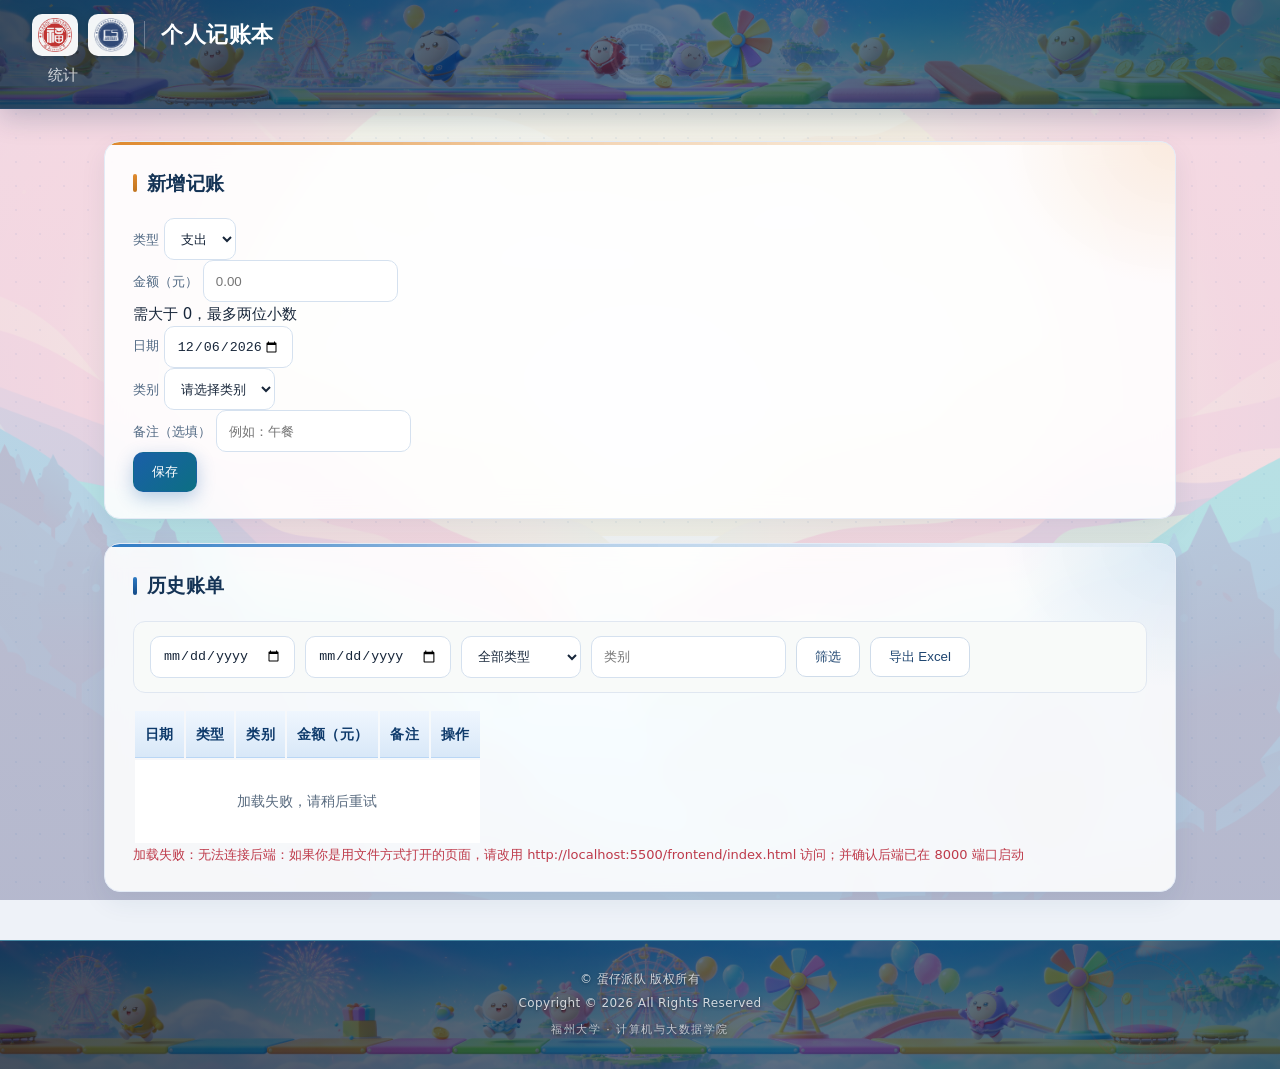
==== commit f4936f08: "Merge branch 'feature/record-form' into main 冲突处理： - frontend/js/api.js：保留 dev 侧「仅带 body 才设 Content-" ====
--- a/frontend/index.html
+++ b/frontend/index.html
@@ -3,45 +3,26 @@
 <head>
     <meta charset="UTF-8">
     <meta name="viewport" content="width=device-width, initial-scale=1.0">
-    <title>个人记账本</title>
-    <link rel="icon" type="image/png" href="../img/校徽.png">
+    <meta name="description" content="个人记账本：记录日常收支并查看历史账单">
+    <title>个人记账本 - 记录</title>
+    <link rel="icon" type="image/png" href="img/校徽.png">
     <link rel="stylesheet" href="css/style.css">
-    <link rel="stylesheet" href="css/app.css">
+
 </head>
 <body>
     <!-- 顶部导航：模块负责人 成员 F -->
     <header class="topbar">
         <div class="shell-brand">
-            <img class="shell-brand__logo" src="../img/校徽.png" alt="福州大学校徽">
-            <img class="shell-brand__logo" src="../img/院徽.png" alt="福州大学计算机与大数据学院院徽">
+            <img class="shell-brand__logo" src="img/校徽.png" alt="福州大学校徽">
+            <img class="shell-brand__logo" src="img/院徽.png" alt="福州大学计算机与大数据学院院徽">
             <h1 class="topbar__title">个人记账本</h1>
         </div>
         <nav class="topbar__nav">
-            <a href="#record-form" class="is-active">记录</a>
             <a href="statistics.html">统计</a>
         </nav>
     </header>
 
     <main class="layout">
-        <!-- 收支概览：成员 I -->
-        <section id="overview" class="card overview">
-            <h2 class="card__title">收支概览</h2>
-            <div class="overview__cards">
-                <article class="stat-card stat-card--income">
-                    <p class="stat-card__label">总收入</p>
-                    <p class="stat-card__value" id="total-income">--</p>
-                </article>
-                <article class="stat-card stat-card--expense">
-                    <p class="stat-card__label">总支出</p>
-                    <p class="stat-card__value" id="total-expense">--</p>
-                </article>
-                <article class="stat-card stat-card--balance">
-                    <p class="stat-card__label">当前结余</p>
-                    <p class="stat-card__value" id="total-balance">--</p>
-                </article>
-            </div>
-        </section>
-
         <!-- 新增记账表单：成员 G -->
         <section id="record-form" class="card">
             <h2 class="card__title">新增记账</h2>
@@ -144,7 +125,6 @@
 
     <script src="js/api.js"></script>
     <script src="js/records.js"></script>
-    <script src="js/statistics.js"></script>
     <script src="js/main.js"></script>
 </body>
 </html>
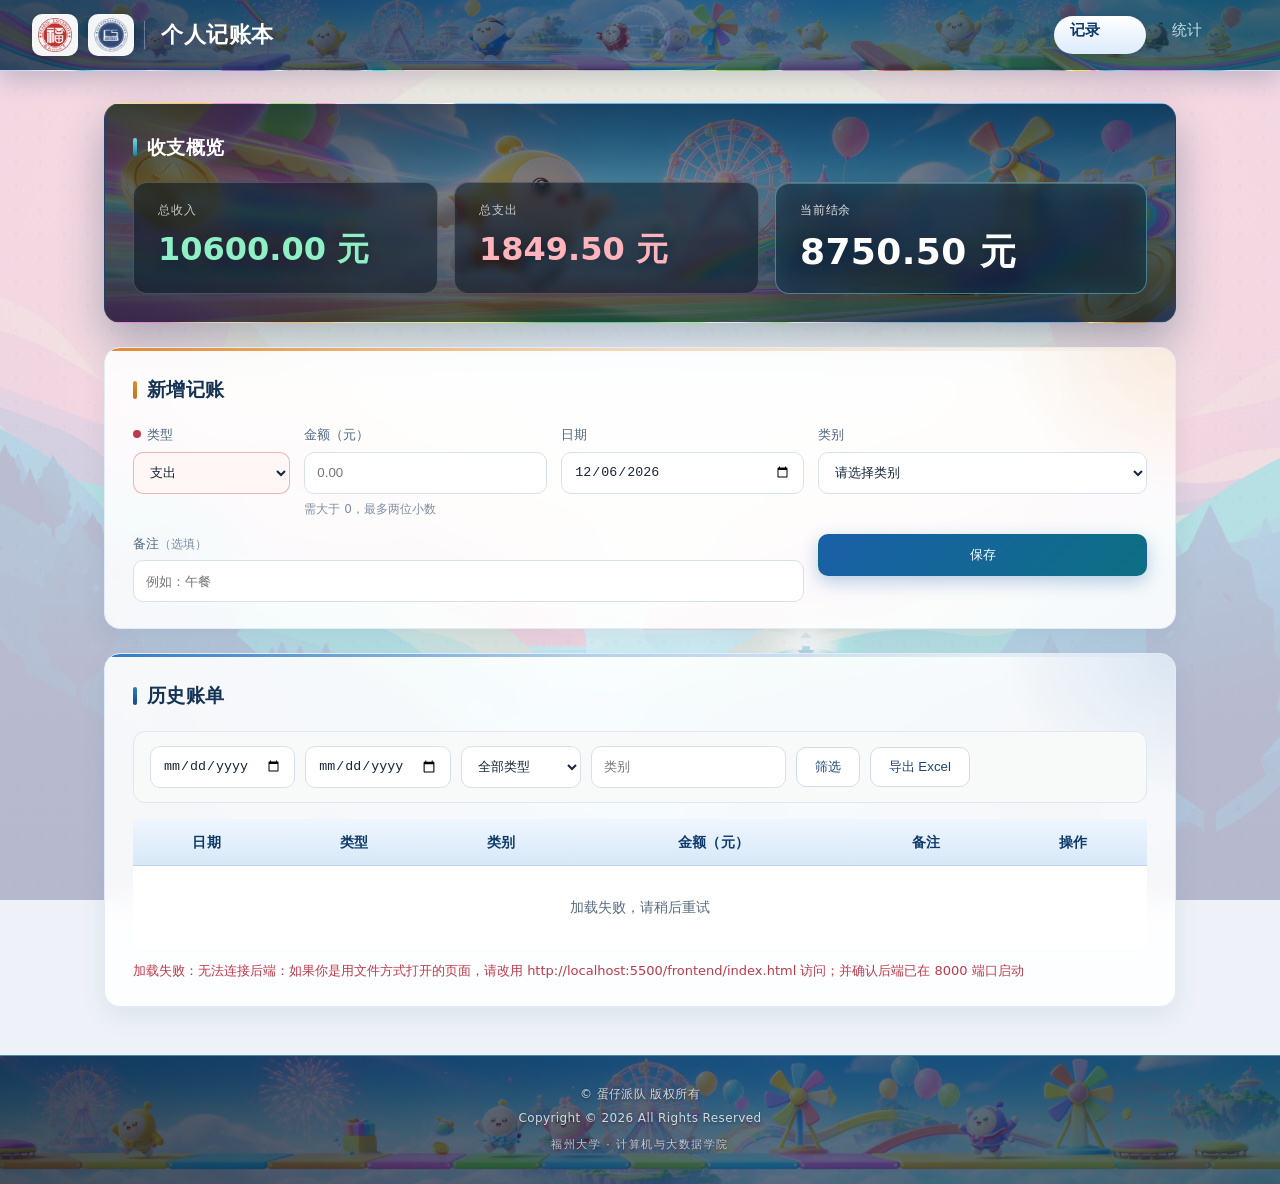
==== commit f1b9770b: "﻿fix(frontend): 恢复 main 上缺失的 app.css 引用与收支概览区，修复页面排版错乱 dev 在 e16f11b 把 style.css 重写为「设计变量 + 少量骨架」，页面" ====
--- a/frontend/index.html
+++ b/frontend/index.html
@@ -7,7 +7,7 @@
     <title>个人记账本 - 记录</title>
     <link rel="icon" type="image/png" href="img/校徽.png">
     <link rel="stylesheet" href="css/style.css">
-
+    <link rel="stylesheet" href="css/app.css">
 </head>
 <body>
     <!-- 顶部导航：模块负责人 成员 F -->
@@ -18,11 +18,31 @@
             <h1 class="topbar__title">个人记账本</h1>
         </div>
         <nav class="topbar__nav">
+            <a href="#record-form" class="is-active">记录</a>
             <a href="statistics.html">统计</a>
         </nav>
     </header>
 
     <main class="layout">
+        <!-- 收支概览：成员 I -->
+        <section id="overview" class="card overview">
+            <h2 class="card__title">收支概览</h2>
+            <div class="overview__cards">
+                <article class="stat-card stat-card--income">
+                    <p class="stat-card__label">总收入</p>
+                    <p class="stat-card__value" id="total-income">--</p>
+                </article>
+                <article class="stat-card stat-card--expense">
+                    <p class="stat-card__label">总支出</p>
+                    <p class="stat-card__value" id="total-expense">--</p>
+                </article>
+                <article class="stat-card stat-card--balance">
+                    <p class="stat-card__label">当前结余</p>
+                    <p class="stat-card__value" id="total-balance">--</p>
+                </article>
+            </div>
+        </section>
+
         <!-- 新增记账表单：成员 G -->
         <section id="record-form" class="card">
             <h2 class="card__title">新增记账</h2>
@@ -125,6 +145,7 @@
 
     <script src="js/api.js"></script>
     <script src="js/records.js"></script>
+    <script src="js/statistics.js"></script>
     <script src="js/main.js"></script>
 </body>
 </html>
--- a/frontend/css/app.css
+++ b/frontend/css/app.css
@@ -0,0 +1,1343 @@
+/* 页面视觉体系（由 index.html 原内联 <style> 抽出，两个页面共用） */
+
+/* ===== 布局补齐 =====
+   基础样式表 style.css 已切换到 .app-header / .panel / .record-form 一套类名，
+   本页沿用既有 DOM（.topbar / .layout / .card / .form 等），
+   这里补齐这些类名缺失的布局属性。只写布局，配色由下面各层负责。 */
+
+.layout {
+    display: grid;
+}
+
+/* #overview 同时带有 overview 类，会被新基础样式当成双列栅格；这里按主视觉卡片的单列布局固定 */
+#overview {
+    display: block;
+}
+
+.topbar {
+    display: flex;
+    align-items: center;
+    justify-content: space-between;
+    flex-wrap: nowrap;
+    gap: 20px;
+}
+
+.topbar__nav {
+    display: flex;
+    align-items: center;
+    justify-content: flex-end;
+    gap: 10px;
+    flex: 0 0 auto;
+}
+
+/* 导航项固定等宽等高：选中态只换配色和字重，不改变盒子尺寸，避免切换时抖动 */
+.topbar__nav a {
+    display: inline-flex;
+    align-items: center;
+    justify-content: center;
+    box-sizing: border-box;
+    min-width: 92px;
+    height: 38px;
+    padding: 0 16px;
+    line-height: 1;
+}
+
+.overview__cards {
+    display: grid;
+    grid-template-columns: 1fr;
+    width: 100%;
+}
+
+.filters {
+    display: flex;
+    flex-wrap: wrap;
+}
+
+.records {
+    width: 100%;
+    border-collapse: collapse;
+}
+
+/* 表单：12 栅格，第一行「类型 / 金额 / 日期 / 类别」，第二行「备注 + 操作」 */
+.form {
+    display: grid;
+    grid-template-columns: repeat(12, minmax(0, 1fr));
+    gap: 16px 14px;
+    align-items: start;
+}
+
+.form__field {
+    display: grid;
+    row-gap: 6px;
+}
+
+.form__field--type { grid-column: span 2; }
+.form__field--amount { grid-column: span 3; }
+.form__field--date { grid-column: span 3; }
+.form__field--category { grid-column: span 4; }
+.form__field--remark { grid-column: span 8; }
+
+.form__actions {
+    grid-column: span 4;
+    display: flex;
+    flex-direction: column;
+    gap: 8px;
+    align-items: stretch;
+}
+
+@media (max-width: 900px) {
+    .form__field--type,
+    .form__field--amount,
+    .form__field--date,
+    .form__field--category,
+    .form__field--remark,
+    .form__actions {
+        grid-column: span 6;
+    }
+
+    .form__actions {
+        grid-column: span 12;
+    }
+}
+
+@media (max-width: 680px) {
+    /* 窄屏：徽标一行，三个导航项整行等分，避免挤压站名 */
+    .topbar {
+        flex-wrap: wrap;
+    }
+
+    .topbar__nav {
+        width: 100%;
+    }
+
+    .topbar__nav a {
+        flex: 1 1 0;
+        min-width: 0;
+    }
+
+    .form__field--type,
+    .form__field--amount,
+    .form__field--date,
+    .form__field--category,
+    .form__field--remark,
+    .form__actions {
+        grid-column: span 12;
+    }
+}
+
+    /* ===== 页面外壳补充样式（原 shell.css） ===== */
+    /* ============================================================
+       页面外壳补充样式 —— 模块负责人：成员 F
+       仅用于顶部徽标、导航和页脚，不改动队友的基础样式与 DOM 结构。
+       基础样式见 style.css，本文件在它之后加载。
+       ============================================================ */
+    
+    /* ---------- 顶部标题栏 ---------- */
+    
+    .topbar {
+        flex-wrap: wrap;
+        row-gap: 12px;
+    }
+    
+    .shell-brand {
+        display: flex;
+        align-items: center;
+        gap: 12px;
+        min-width: 0;
+    }
+    
+    .shell-brand__logo {
+        display: block;
+        flex: none;
+        width: auto;
+        height: 40px;
+        object-fit: contain;
+    }
+    
+    .shell-brand .topbar__title {
+        padding-left: 12px;
+        border-left: 1px solid var(--color-border);
+        line-height: 1.3;
+    }
+    
+    .topbar__nav a {
+        display: inline-block;
+        padding: 4px 0;
+        font-size: 15px;
+    }
+    
+    .topbar__nav a.is-active {
+        font-weight: 600;
+    }
+    
+    /* ---------- 页脚 ---------- */
+    
+    .shell-footer {
+        max-width: 960px;
+        margin: 8px auto 24px;
+        padding: 0 16px;
+        color: var(--color-muted);
+        font-size: 12px;
+        text-align: center;
+    }
+    
+    .shell-footer__text {
+        margin: 0;
+        color: #9aa3af;
+        letter-spacing: 0.3px;
+    }
+    
+    /* ---------- 窄屏适配 ---------- */
+    
+    @media (max-width: 640px) {
+        .topbar {
+            padding: 12px 16px;
+        }
+    
+        .shell-brand {
+            gap: 8px;
+        }
+    
+        .shell-brand__logo {
+            height: 32px;
+        }
+    
+        .shell-brand .topbar__title {
+            padding-left: 8px;
+            font-size: 18px;
+        }
+    
+        .topbar__nav {
+            gap: 14px;
+            font-size: 14px;
+        }
+    }
+
+    /* ===== 校园主题视觉层（原 theme.css） ===== */
+    /* ============================================================
+       校园主题视觉层 —— 模块负责人：成员 F
+       在 style.css、shell.css 之后加载，通过覆盖变量与类完成美化。
+       不修改 DOM 结构、id、class 名，也不影响队友 JS 的渲染逻辑。
+       主色调：学院蓝 #1a5fa8 + 青蓝 #118aa0
+       ============================================================ */
+    
+    /* ---------- 主题变量（覆盖 style.css 中的同名变量） ---------- */
+    
+    :root {
+        --color-bg: #eaf0f8;
+        --color-surface: #ffffff;
+        --color-border: #dbe5f1;
+        --color-text: #17263a;
+        --color-muted: #66788f;
+        --color-primary: #1a5fa8;
+        --color-primary-strong: #0d3f6f;
+        --color-primary-soft: #e9f1fb;
+        --color-accent: #118aa0;
+        --color-income: #0e8a63;
+        --color-expense: #be3a4a;
+        --radius: 16px;
+        --radius-sm: 10px;
+        --shadow: 0 10px 28px rgba(20, 58, 106, 0.09);
+        --shadow-sm: 0 4px 14px rgba(20, 58, 106, 0.07);
+        --shadow-xs: 0 1px 3px rgba(20, 58, 106, 0.06);
+    }
+    
+    /* ---------- 页面底色 ---------- */
+    
+    body {
+        font-size: 15px;
+        line-height: 1.6;
+        color: var(--color-text);
+        background-color: var(--color-bg);
+        background-image:
+            radial-gradient(1100px 420px at 50% -140px, rgba(26, 95, 168, 0.16), rgba(26, 95, 168, 0) 70%),
+            linear-gradient(180deg, #edf3fa 0%, #e6ecf6 100%);
+        background-repeat: no-repeat;
+        background-attachment: fixed;
+        -webkit-font-smoothing: antialiased;
+    }
+    
+    /* 锚点跳转时给吸顶导航留出空间 */
+    #overview,
+    #record-form,
+    #record-list,
+    #statistics {
+        scroll-margin-top: 92px;
+    }
+    
+    /* ---------- 顶部标题栏：深蓝渐变 ---------- */
+    
+    .topbar {
+        position: sticky;
+        top: 0;
+        z-index: 10;
+        padding: 14px 32px;
+        background: linear-gradient(115deg, #0d2f55 0%, #17497f 48%, #1a5fa8 100%);
+        border-bottom: 1px solid rgba(255, 255, 255, 0.1);
+        box-shadow: 0 8px 26px rgba(13, 47, 85, 0.22);
+    }
+    
+    .shell-brand {
+        gap: 10px;
+    }
+    
+    .shell-brand__logo {
+        height: 42px;
+        padding: 4px 6px;
+        background: rgba(255, 255, 255, 0.95);
+        border-radius: 10px;
+        box-shadow: 0 2px 10px rgba(0, 0, 0, 0.18);
+    }
+    
+    .shell-brand .topbar__title {
+        padding-left: 16px;
+        color: #ffffff;
+        font-size: 22px;
+        font-weight: 600;
+        letter-spacing: 0.6px;
+        border-left-color: rgba(255, 255, 255, 0.3);
+    }
+    
+    .topbar__nav {
+        gap: 4px;
+    }
+    
+    .topbar__nav a {
+        padding: 7px 16px;
+        border-radius: 999px;
+        color: rgba(255, 255, 255, 0.78);
+        font-size: 15px;
+        font-weight: 500;
+        text-decoration: none;
+        transition: background-color 0.18s ease, color 0.18s ease, box-shadow 0.18s ease;
+    }
+    
+    .topbar__nav a:hover {
+        color: #ffffff;
+        background: rgba(255, 255, 255, 0.14);
+    }
+    
+    .topbar__nav a.is-active,
+    .topbar__nav a.is-active:hover {
+        color: var(--color-primary-strong);
+        background: #ffffff;
+        font-weight: 600;
+        box-shadow: 0 2px 10px rgba(0, 0, 0, 0.16);
+    }
+    
+    /* ---------- 内容区与卡片 ---------- */
+    
+    .layout {
+        max-width: 1120px;
+        gap: 24px;
+        margin: 32px auto 0;
+        padding: 0 24px;
+    }
+    
+    .card {
+        padding: 26px 28px;
+        border: 1px solid #e3ebf6;
+        border-radius: var(--radius);
+        box-shadow: var(--shadow-sm);
+    }
+    
+    .card__title {
+        position: relative;
+        padding-left: 14px;
+        margin-bottom: 20px;
+        color: #143355;
+        font-size: 19px;
+        font-weight: 600;
+        letter-spacing: 0.4px;
+    }
+    
+    .card__title::before {
+        content: "";
+        position: absolute;
+        left: 0;
+        top: 50%;
+        width: 4px;
+        height: 18px;
+        border-radius: 2px;
+        background: linear-gradient(180deg, var(--color-primary), var(--color-accent));
+        transform: translateY(-50%);
+    }
+    
+    .card__subtitle {
+        margin: 26px 0 12px;
+        color: #3d5a7a;
+        font-size: 14px;
+        font-weight: 600;
+        letter-spacing: 0.3px;
+    }
+    
+    /* ---------- 收支概览数字卡片 ---------- */
+    
+    .overview__cards {
+        gap: 16px;
+    }
+    
+    .stat-card {
+        position: relative;
+        padding: 18px 20px 18px 24px;
+        background: linear-gradient(180deg, #ffffff 0%, #f2f7fe 100%);
+        border: 1px solid #e2ebf7;
+        border-radius: 14px;
+        box-shadow: var(--shadow-xs);
+        overflow: hidden;
+    }
+    
+    .stat-card::before {
+        content: "";
+        position: absolute;
+        left: 0;
+        top: 0;
+        bottom: 0;
+        width: 4px;
+        background: var(--color-primary);
+    }
+    
+    .stat-card--income::before {
+        background: var(--color-income);
+    }
+    
+    .stat-card--expense::before {
+        background: var(--color-expense);
+    }
+    
+    .stat-card__label {
+        margin-bottom: 8px;
+        color: #6b8299;
+        font-size: 12px;
+        font-weight: 500;
+        letter-spacing: 0.8px;
+    }
+    
+    .stat-card__value {
+        color: #143355;
+        font-size: 26px;
+        font-weight: 700;
+        line-height: 1.3;
+        font-variant-numeric: tabular-nums;
+    }
+    
+    .stat-card--balance .stat-card__value {
+        color: var(--color-primary);
+    }
+    
+    /* ---------- 表单控件 ---------- */
+    
+    .form__field label {
+        color: #4f6782;
+        font-size: 13px;
+        font-weight: 500;
+    }
+    
+    .form input,
+    .form select,
+    .filters input,
+    .filters select {
+        min-height: 42px;
+        padding: 9px 12px;
+        color: var(--color-text);
+        background: #fbfdff;
+        border: 1px solid #d5e1ef;
+        border-radius: var(--radius-sm);
+        transition: border-color 0.18s ease, box-shadow 0.18s ease, background-color 0.18s ease;
+    }
+    
+    .form input:hover,
+    .form select:hover,
+    .filters input:hover,
+    .filters select:hover {
+        border-color: #b9cde3;
+    }
+    
+    .form input:focus,
+    .form select:focus,
+    .filters input:focus,
+    .filters select:focus {
+        outline: none;
+        background: #ffffff;
+        border-color: var(--color-primary);
+        box-shadow: 0 0 0 3px rgba(26, 95, 168, 0.16);
+    }
+    
+    .form__message {
+        color: var(--color-expense);
+        font-size: 13px;
+    }
+    
+    /* ---------- 按钮 ---------- */
+    
+    .button {
+        padding: 10px 18px;
+        color: #1f4671;
+        background: #ffffff;
+        border: 1px solid #cfdcea;
+        border-radius: var(--radius-sm);
+        font-weight: 500;
+        transition: color 0.18s ease, border-color 0.18s ease, background-color 0.18s ease,
+            box-shadow 0.18s ease, transform 0.12s ease;
+    }
+    
+    .button:hover {
+        color: var(--color-primary);
+        background: #f4f9ff;
+        border-color: var(--color-primary);
+        box-shadow: var(--shadow-xs);
+    }
+    
+    .button:active {
+        transform: translateY(1px);
+    }
+    
+    .button:focus-visible {
+        outline: 2px solid var(--color-accent);
+        outline-offset: 2px;
+    }
+    
+    .button--primary {
+        color: #ffffff;
+        background: linear-gradient(135deg, #1a5fa8 0%, #0f7f9c 100%);
+        border-color: transparent;
+        box-shadow: 0 6px 16px rgba(26, 95, 168, 0.28);
+    }
+    
+    .button--primary:hover {
+        color: #ffffff;
+        background: linear-gradient(135deg, #174f8c 0%, #0b7189 100%);
+        border-color: transparent;
+        box-shadow: 0 8px 22px rgba(26, 95, 168, 0.34);
+        transform: translateY(-1px);
+    }
+    
+    .button--primary:active {
+        transform: translateY(0);
+    }
+
+    /* 列表行内的删除按钮 */
+    .button--danger {
+        color: var(--color-expense);
+        background: #fff6f6;
+        border-color: #f0c9cc;
+    }
+
+    .button--danger:hover {
+        color: #ffffff;
+        background: var(--color-expense);
+        border-color: var(--color-expense);
+        box-shadow: 0 6px 16px rgba(190, 58, 74, 0.26);
+    }
+    
+    /* ---------- 筛选栏 ---------- */
+    
+    .filters {
+        gap: 10px;
+        align-items: center;
+        margin-bottom: 16px;
+    }
+    
+    .filters input,
+    .filters select {
+        flex: 0 1 auto;
+        width: auto;
+        min-width: 120px;
+    }
+    
+    /* ---------- 账单表格 ---------- */
+    
+    .records {
+        font-size: 14px;
+    }
+    
+    .records th,
+    .records td {
+        padding: 12px 10px;
+    }
+    
+    .records thead th {
+        color: #1b4574;
+        background: var(--color-primary-soft);
+        border-bottom: 1px solid #d3e2f4;
+        font-weight: 600;
+        letter-spacing: 0.3px;
+    }
+    
+    .records tbody td {
+        color: #334a64;
+        border-bottom: 1px solid #edf2f9;
+    }
+    
+    .records tbody tr:nth-child(even) {
+        background: #f7fbff;
+    }
+    
+    .records tbody tr:hover {
+        background: #eaf3ff;
+    }
+    
+    .records tbody tr:last-child td {
+        border-bottom: none;
+    }
+    
+    .records tbody td[colspan] {
+        padding: 30px 10px;
+        color: var(--color-muted);
+        text-align: center;
+    }
+
+    /* 列表区提示：#records-message 默认中性色，成功/失败沿用状态色 */
+    #records-message {
+        margin: 12px 0 0;
+        color: var(--color-muted);
+        font-size: 13px;
+    }
+
+    #records-message.form__message--success {
+        color: var(--color-income);
+    }
+
+    #records-message.form__message--error {
+        color: var(--color-expense);
+    }
+    
+    .records .amount--income {
+        color: var(--color-income);
+        font-weight: 600;
+        font-variant-numeric: tabular-nums;
+    }
+    
+    .records .amount--expense {
+        color: var(--color-expense);
+        font-weight: 600;
+        font-variant-numeric: tabular-nums;
+    }
+    
+    /* ---------- 类别汇总 ---------- */
+    
+    .category-list {
+        gap: 10px;
+    }
+    
+    .category-list li {
+        padding: 11px 14px;
+        background: linear-gradient(90deg, #f7faff 0%, #fdfeff 100%);
+        border: 1px solid #e2ebf7;
+        border-radius: var(--radius-sm);
+        font-size: 14px;
+        transition: border-color 0.18s ease, box-shadow 0.18s ease, background-color 0.18s ease;
+    }
+    
+    .category-list li:hover {
+        background: #f2f8ff;
+        border-color: #bcd2e8;
+        box-shadow: var(--shadow-xs);
+    }
+    
+    .category-list li span + span {
+        color: #154a7d;
+        font-weight: 600;
+        font-variant-numeric: tabular-nums;
+    }
+    
+    /* ---------- 图表容器（含空态） ---------- */
+    
+    .chart {
+        position: relative;
+        height: 340px;
+        margin-top: 20px;
+        border: 1px dashed #c4d7ea;
+        border-radius: 14px;
+        background-color: #f7fbff;
+        background-image:
+            repeating-linear-gradient(0deg, rgba(26, 95, 168, 0.05) 0 1px, transparent 1px 44px),
+            repeating-linear-gradient(90deg, rgba(26, 95, 168, 0.05) 0 1px, transparent 1px 72px);
+        overflow: hidden;
+    }
+    
+    .chart:empty::before {
+        content: "暂无图表数据，添加记录后展示趋势";
+        position: absolute;
+        inset: 0;
+        display: flex;
+        align-items: center;
+        justify-content: center;
+        color: #7d93ac;
+        font-size: 13px;
+        letter-spacing: 0.5px;
+    }
+    
+    /* ---------- 页脚版权 ---------- */
+    
+    .shell-footer {
+        max-width: 1120px;
+        margin: 40px auto 36px;
+        padding: 20px 24px 0;
+        border-top: 1px solid #d8e2f0;
+        text-align: center;
+    }
+    
+    .shell-footer__text {
+        margin: 0;
+        color: #8295ab;
+        font-size: 12px;
+        line-height: 2;
+        letter-spacing: 0.4px;
+    }
+    
+    /* ---------- 清晰度与降级保护 ---------- */
+    
+    @media (prefers-reduced-motion: reduce) {
+        .button,
+        .topbar__nav a,
+        .category-list li,
+        .form input,
+        .form select,
+        .filters input,
+        .filters select {
+            transition: none;
+        }
+    }
+    
+    /* ---------- 桌面宽屏 / 窄屏 ---------- */
+    
+    @media (max-width: 1024px) {
+        .topbar {
+            padding: 12px 20px;
+        }
+    
+        .layout {
+            padding: 0 20px;
+            margin-top: 24px;
+        }
+    
+        .card {
+            padding: 22px;
+        }
+    }
+    
+    @media (max-width: 640px) {
+        body {
+            font-size: 14px;
+        }
+    
+        .shell-brand__logo {
+            height: 34px;
+        }
+    
+        .shell-brand .topbar__title {
+            padding-left: 10px;
+            font-size: 18px;
+        }
+    
+        .topbar__nav a {
+            padding: 6px 12px;
+            font-size: 14px;
+        }
+    
+        .layout {
+            padding: 0 16px;
+            gap: 18px;
+        }
+    
+        .card {
+            padding: 18px 16px;
+            border-radius: 12px;
+        }
+    
+        .card__title {
+            font-size: 17px;
+        }
+    
+        .stat-card__value {
+            font-size: 22px;
+        }
+    
+        .filters input,
+        .filters select,
+        .filters .button {
+            flex: 1 1 140px;
+            min-width: 0;
+        }
+    
+        .records {
+            font-size: 13px;
+        }
+    
+        .records th,
+        .records td {
+            padding: 10px 6px;
+        }
+    
+        .chart {
+            height: 260px;
+        }
+    
+        .shell-footer {
+            margin: 28px auto 24px;
+            padding: 16px 16px 0;
+        }
+    }
+
+    /* ===== 视觉增强层（原 visual.css） ===== */
+    /* ============================================================
+       视觉增强层 —— 模块负责人：成员 F
+       在 style.css、shell.css、theme.css 之后加载，只做颜色与图像装饰：
+       完整配色 token、页面纹理、顶栏水印、概览主视觉、模块区分、深色页脚。
+       不修改 DOM、id、class 名，不改队友 JS，也不引入任何外部资源。
+       ============================================================ */
+    
+    /* ---------- 设计系统：完整颜色 token ---------- */
+    
+    :root {
+        /* 学院蓝 50–900（主色系） */
+        --brand-50: #eff6fe;
+        --brand-100: #dcebfb;
+        --brand-200: #b9d6f5;
+        --brand-300: #8bbbe9;
+        --brand-400: #569cd9;
+        --brand-500: #2f7bc4;
+        --brand-600: #1a5fa8;
+        --brand-700: #134a86;
+        --brand-800: #0e3a6b;
+        --brand-900: #0a2b50;
+    
+        /* 青蓝辅助色 */
+        --accent-50: #e8f8fb;
+        --accent-100: #d1f1f6;
+        --accent-300: #7fd4e2;
+        --accent-400: #3fc1d6;
+        --accent-500: #118aa0;
+        --accent-600: #0c6f83;
+        --accent-700: #08586a;
+    
+        /* 功能色：成功 / 警示 / 错误 */
+        --success-50: #e4f7ef;
+        --success-500: #0e8a63;
+        --success-600: #0a7052;
+        --warning-50: #fdf1e3;
+        --warning-500: #e08a2e;
+        --warning-600: #c0741f;
+        --danger-50: #fbe8ea;
+        --danger-500: #be3a4a;
+        --danger-600: #9f2d3b;
+    
+        /* 中性色 0–900 */
+        --neutral-0: #ffffff;
+        --neutral-50: #f8fafd;
+        --neutral-100: #eef2f8;
+        --neutral-200: #e0e7f1;
+        --neutral-300: #ccd8e6;
+        --neutral-400: #a2b3c7;
+        --neutral-500: #75879c;
+        --neutral-600: #5a6c80;
+        --neutral-700: #405264;
+        --neutral-800: #2a3b4d;
+        --neutral-900: #17263a;
+    
+        /* 三个功能模块的强调色 */
+        --module-record: var(--warning-500);
+        --module-list: var(--brand-500);
+        --module-stats: var(--accent-500);
+    
+        /* 语义映射：页面其余样式只引用这一层变量 */
+        --color-bg: var(--neutral-100);
+        --color-surface: var(--neutral-0);
+        --color-border: var(--neutral-200);
+        --color-text: var(--neutral-900);
+        --color-muted: var(--neutral-600);
+        --color-primary: var(--brand-600);
+        --color-primary-strong: var(--brand-900);
+        --color-primary-soft: var(--brand-50);
+        --color-accent: var(--accent-500);
+        --color-income: var(--success-500);
+        --color-expense: var(--danger-500);
+    
+        /* 字号层级 */
+        --text-xs: 12px;
+        --text-sm: 13px;
+        --text-md: 15px;
+        --text-lg: 19px;
+        --text-xl: 22px;
+        --text-2xl: 32px;
+    }
+    
+    /* ---------- 页面底色：背景图 + 高比例浅色遮罩 + 极淡点阵纹理 ---------- */
+    
+    body {
+        background-color: var(--neutral-100);
+        background-image:
+            radial-gradient(circle, rgba(26, 95, 168, 0.06) 0 1px, rgba(26, 95, 168, 0) 1.4px),
+            linear-gradient(180deg, rgba(242, 247, 253, 0.78) 0%, rgba(234, 241, 250, 0.76) 100%),
+            url("../../img/背景.png");
+        background-size: 24px 24px, auto, cover;
+        background-position: center, center, center;
+        background-repeat: repeat, no-repeat, no-repeat;
+        background-attachment: fixed;
+    }
+    
+    /* ---------- 顶部标题栏：蛋仔派对横幅 + 深色遮罩 + 院徽水印 ---------- */
+    
+    .topbar {
+        overflow: hidden;
+        /* 顶栏只有约 64px 高，16:1 横幅按 cover 铺满后纵向会裁掉中段，
+           定位取 center 44% 保住角色头部，再用深色渐变压暗保证文字与徽标可读 */
+        background-color: var(--brand-900);
+        background-image:
+            linear-gradient(102deg,
+                rgba(6, 26, 48, 0.78) 0%,
+                rgba(9, 44, 78, 0.66) 52%,
+                rgba(6, 54, 68, 0.76) 100%),
+            url("../../img/《蛋仔派对》顶部.png");
+        background-size: auto, cover;
+        background-position: center, center 44%;
+        background-repeat: no-repeat;
+        border-bottom: 1px solid rgba(255, 255, 255, 0.14);
+        -webkit-backdrop-filter: blur(10px) saturate(1.05);
+        backdrop-filter: blur(10px) saturate(1.05);
+    }
+    
+    .topbar::before {
+        content: "";
+        position: absolute;
+        inset: 0;
+        background-image: url("../../img/院徽.png");
+        background-position: center center;
+        background-repeat: no-repeat;
+        background-size: 64px auto;
+        opacity: 0.08;
+        pointer-events: none;
+    }
+    
+    .topbar > * {
+        position: relative;
+        z-index: 1;
+    }
+    
+    .topbar__nav a.is-active,
+    .topbar__nav a.is-active:hover {
+        color: var(--brand-800);
+        background: linear-gradient(180deg, var(--neutral-0) 0%, var(--brand-100) 100%);
+    }
+    
+    /* ---------- 卡片基础：统一圆角阴影，模块顶部色条与角落光晕 ---------- */
+    
+    .card {
+        position: relative;
+        background-color: rgba(255, 255, 255, 0.88);
+        background-repeat: no-repeat;
+        -webkit-backdrop-filter: blur(12px);
+        backdrop-filter: blur(12px);
+        box-shadow: 0 10px 26px rgba(20, 58, 106, 0.08);
+    }
+    
+    /* 记录：暖橙 */
+    #record-form {
+        background-image:
+            radial-gradient(240px 200px at 100% 0, rgba(224, 138, 46, 0.14), rgba(224, 138, 46, 0) 72%),
+            linear-gradient(90deg, var(--module-record) 0%, rgba(224, 138, 46, 0.35) 45%, rgba(224, 138, 46, 0) 100%);
+        background-size: auto, 100% 3px;
+        background-position: center, top left;
+    }
+    
+    #record-form .card__title::before {
+        background: linear-gradient(180deg, var(--module-record), var(--warning-600));
+    }
+    
+    /* 查看：蓝 */
+    #record-list {
+        background-image:
+            radial-gradient(240px 200px at 100% 0, rgba(47, 123, 196, 0.14), rgba(47, 123, 196, 0) 72%),
+            linear-gradient(90deg, var(--module-list) 0%, rgba(47, 123, 196, 0.35) 45%, rgba(47, 123, 196, 0) 100%);
+        background-size: auto, 100% 3px;
+        background-position: center, top left;
+    }
+    
+    #record-list .card__title::before {
+        background: linear-gradient(180deg, var(--module-list), var(--brand-700));
+    }
+    
+    /* 统计：青 */
+    #statistics {
+        background-image:
+            radial-gradient(240px 200px at 100% 0, rgba(17, 138, 160, 0.14), rgba(17, 138, 160, 0) 72%),
+            linear-gradient(90deg, var(--module-stats) 0%, rgba(17, 138, 160, 0.35) 45%, rgba(17, 138, 160, 0) 100%);
+        background-size: auto, 100% 3px;
+        background-position: center, top left;
+    }
+    
+    #statistics .card__title::before {
+        background: linear-gradient(180deg, var(--module-stats), var(--accent-700));
+    }
+    
+    /* ---------- 概览区：主视觉深色卡 ---------- */
+    
+    #overview {
+        padding: 28px;
+        color: var(--neutral-0);
+        background-color: var(--brand-900);
+        /* 蛋仔派对品牌横幅做主体，压一层深色渐变保证数字可读；
+           横幅是 4.75:1 的超宽图，窄卡上会裁掉左右，定位偏左中保住中央的蛋仔角色 */
+        background-image:
+            linear-gradient(112deg, rgba(5, 18, 34, 0.6) 0%, rgba(5, 24, 44, 0.4) 46%, rgba(6, 34, 60, 0.58) 100%),
+            linear-gradient(180deg, rgba(4, 16, 30, 0.5) 0%, rgba(4, 16, 30, 0.16) 34%, rgba(4, 16, 30, 0.5) 100%),
+            url("../../img/《蛋仔派对》超宽横幅.png");
+        background-size: auto, auto, cover;
+        background-position: center, center, 35% 50%;
+        background-repeat: no-repeat;
+        border: 1px solid rgba(255, 255, 255, 0.1);
+        box-shadow: 0 20px 44px rgba(10, 43, 80, 0.3);
+    }
+    
+    #overview .card__title {
+        color: var(--neutral-0);
+    }
+    
+    #overview .card__title::before {
+        background: linear-gradient(180deg, var(--accent-300), var(--accent-500));
+    }
+    
+    #overview .stat-card {
+        background: rgba(5, 18, 34, 0.52);
+        border: 1px solid rgba(255, 255, 255, 0.18);
+        box-shadow: none;
+        backdrop-filter: blur(4px);
+        -webkit-backdrop-filter: blur(4px);
+    }
+    
+    #overview .stat-card::before {
+        display: none;
+    }
+    
+    #overview .stat-card__label {
+        color: rgba(255, 255, 255, 0.72);
+    }
+    
+    #overview .stat-card__value {
+        color: var(--neutral-0);
+        font-size: var(--text-2xl);
+        text-shadow: 0 2px 12px rgba(4, 20, 40, 0.28);
+    }
+    
+    #overview .stat-card--income .stat-card__value {
+        color: #8ff0c6;
+    }
+    
+    #overview .stat-card--expense .stat-card__value {
+        color: #ffb3bb;
+    }
+    
+    #overview .stat-card--balance {
+        background: rgba(6, 26, 48, 0.62);
+        border-color: rgba(127, 212, 226, 0.5);
+        box-shadow: 0 12px 30px rgba(4, 20, 40, 0.22),
+            inset 0 0 26px rgba(63, 193, 214, 0.16),
+            inset 0 1px 0 rgba(255, 255, 255, 0.24);
+        backdrop-filter: blur(8px);
+        -webkit-backdrop-filter: blur(8px);
+    }
+    
+    #overview .stat-card--balance .stat-card__label {
+        color: rgba(255, 255, 255, 0.85);
+    }
+    
+    #overview .stat-card--balance .stat-card__value {
+        color: var(--neutral-0);
+        font-size: 36px;
+        letter-spacing: 0.4px;
+    }
+    
+    /* 余额卡略宽，形成主次层次 */
+    @media (min-width: 901px) {
+        #overview .overview__cards {
+            grid-template-columns: 1fr 1fr 1.22fr;
+        }
+    }
+    
+    /* ---------- 按钮与表单：同色系渐变 ---------- */
+    
+    .button--primary {
+        background: linear-gradient(135deg, var(--brand-600) 0%, var(--accent-600) 100%);
+        box-shadow: 0 6px 18px rgba(26, 95, 168, 0.3);
+    }
+    
+    .button--primary:hover {
+        background: linear-gradient(135deg, var(--brand-700) 0%, var(--accent-700) 100%);
+        box-shadow: 0 8px 22px rgba(26, 95, 168, 0.36);
+    }
+    
+    .form input:focus,
+    .form select:focus,
+    .filters input:focus,
+    .filters select:focus {
+        border-color: var(--brand-500);
+        box-shadow: 0 0 0 3px rgba(47, 123, 196, 0.18);
+    }
+    
+    /* ---------- 需要精确阅读的区域：不透明度高于卡片 ---------- */
+    
+    .form input,
+    .form select,
+    .filters input,
+    .filters select {
+        background-color: rgba(255, 255, 255, 0.97);
+    }
+    
+    .records tbody tr {
+        background-color: rgba(255, 255, 255, 0.96);
+    }
+    
+    /* ---------- 账单表格：同色系表头渐变 ---------- */
+    
+    .records thead th {
+        background: linear-gradient(180deg, var(--brand-50) 0%, #d8e8f8 100%);
+        color: var(--brand-800);
+        border-bottom-color: var(--brand-200);
+    }
+    
+    .records tbody tr:nth-child(even) {
+        background: var(--neutral-50);
+    }
+    
+    .records tbody tr:hover {
+        background: var(--brand-50);
+    }
+    
+    /* ---------- 类别汇总 ---------- */
+    
+    .category-list li {
+        background: linear-gradient(90deg, var(--neutral-50) 0%, var(--neutral-0) 100%);
+        border-color: var(--neutral-200);
+    }
+    
+    .category-list li:hover {
+        background: linear-gradient(90deg, var(--brand-50) 0%, var(--neutral-0) 100%);
+        border-color: var(--brand-300);
+    }
+    
+    /* ---------- 图表容器：分区渐变空状态（不隐藏、不锁死子节点） ---------- */
+    
+    .chart {
+        overflow: visible;
+        border: 1px solid var(--brand-200);
+        background-color: #f2f8fe;
+        background-image:
+            radial-gradient(460px 220px at 12% 8%, rgba(47, 123, 196, 0.22), rgba(47, 123, 196, 0) 72%),
+            radial-gradient(460px 220px at 90% 94%, rgba(17, 138, 160, 0.2), rgba(17, 138, 160, 0) 72%),
+            repeating-linear-gradient(0deg, rgba(26, 95, 168, 0.055) 0 1px, rgba(26, 95, 168, 0) 1px 44px),
+            repeating-linear-gradient(90deg, rgba(26, 95, 168, 0.055) 0 1px, rgba(26, 95, 168, 0) 1px 72px);
+    }
+    
+    .chart:empty::before {
+        content: "暂无图表数据\A 添加记录后自动生成趋势图";
+        position: absolute;
+        inset: 0;
+        display: flex;
+        align-items: center;
+        justify-content: center;
+        color: var(--neutral-600);
+        font-size: var(--text-sm);
+        line-height: 1.9;
+        letter-spacing: 0.6px;
+        white-space: pre;
+        text-align: center;
+    }
+    
+    /* ---------- 页脚：深色区块，与顶栏呼应 ---------- */
+    
+    .shell-footer {
+        position: relative;
+        max-width: none;
+        margin: 48px 0 0;
+        padding: 26px 24px 30px;
+        overflow: hidden;
+        color: rgba(255, 255, 255, 0.75);
+        background-color: rgba(10, 43, 80, 0.7);
+        /* 蛋仔派对底部横幅铺底，13.2:1 的超宽图居中铺满，
+           压一层深色渐变保证三行文字可读 */
+        background-image:
+            linear-gradient(105deg,
+                rgba(5, 18, 34, 0.74) 0%,
+                rgba(6, 32, 58, 0.64) 60%,
+                rgba(5, 44, 60, 0.72) 100%),
+            url("../../img/《蛋仔派对》底部.png");
+        background-size: auto, cover;
+        background-position: center, center;
+        background-repeat: no-repeat;
+        -webkit-backdrop-filter: blur(7px);
+        backdrop-filter: blur(7px);
+        border-top: 1px solid rgba(63, 193, 214, 0.4);
+        text-align: center;
+    }
+    
+    .shell-footer::before {
+        content: "";
+        position: absolute;
+        right: 6%;
+        top: 50%;
+        width: 120px;
+        height: 120px;
+        background: url("../../img/校徽.png") center / contain no-repeat;
+        opacity: 0.07;
+        transform: translateY(-50%);
+        pointer-events: none;
+    }
+    
+    .shell-footer::after {
+        content: "福州大学 · 计算机与大数据学院";
+        display: block;
+        margin-top: 6px;
+        color: rgba(255, 255, 255, 0.7);
+        font-size: 11px;
+        letter-spacing: 1.5px;
+        text-shadow: 0 1px 3px rgba(4, 20, 40, 0.5);
+    }
+    
+    .shell-footer > * {
+        position: relative;
+        z-index: 1;
+    }
+    
+    .shell-footer__text {
+        color: rgba(255, 255, 255, 0.78);
+        font-size: var(--text-xs);
+        text-shadow: 0 1px 3px rgba(4, 20, 40, 0.5);
+    }
+    
+    /* ---------- 窄屏适配 ---------- */
+    
+    @media (max-width: 900px) {
+        .topbar::before {
+            display: none;
+        }
+    
+        #overview {
+            padding: 20px;
+        }
+    
+        #overview .stat-card--balance .stat-card__value {
+            font-size: 28px;
+        }
+    
+        .shell-footer::before {
+            display: none;
+        }
+    }
+    
+    @media (max-width: 640px) {
+        #overview .stat-card__value {
+            font-size: 24px;
+        }
+    
+        #overview .stat-card--balance .stat-card__value {
+            font-size: 26px;
+        }
+    
+        .shell-footer {
+            margin-top: 32px;
+            padding: 22px 16px 24px;
+        }
+    }
+
+/* ===== 新增记账表单：校验与状态 ===== */
+
+.form select {
+    width: 100%;
+}
+
+/* 收支类型用配色区分：支出偏暖红、收入偏青绿 */
+.form__field--type label::before {
+    content: "";
+    display: inline-block;
+    width: 8px;
+    height: 8px;
+    margin-right: 6px;
+    border-radius: 50%;
+    background: var(--color-expense, #d9534f);
+    vertical-align: 1px;
+}
+
+.form.is-income .form__field--type label::before {
+    background: var(--color-income, #2f9e6e);
+}
+
+.form.is-income .form__field--type label {
+    color: #10795c;
+}
+
+.form__field--type select {
+    background: #fff7f6;
+    border-color: rgba(217, 83, 79, 0.42);
+}
+
+.form.is-income .form__field--type select {
+    background: #f2fbf6;
+    border-color: rgba(47, 158, 110, 0.45);
+}
+
+.form__hint {
+    margin: 0;
+    color: #7c8ea3;
+    font-size: 12px;
+    line-height: 1.5;
+}
+
+.form__error {
+    margin: 0;
+    color: #c8384f;
+    font-size: 12px;
+    line-height: 1.5;
+}
+
+.form__error[hidden] {
+    display: none;
+}
+
+/* 校验失败：字段本身标红，不依赖浏览器原生气泡 */
+.form__field.is-invalid .input-invalid,
+.form__field.is-invalid input,
+.form__field.is-invalid select {
+    background: #fff6f7;
+    border-color: #d9485f;
+    box-shadow: 0 0 0 3px rgba(217, 72, 95, 0.12);
+}
+
+.form__field.is-invalid label {
+    color: #b03048;
+}
+
+.form__message {
+    margin: 0;
+    min-height: 18px;
+    color: var(--color-muted, #6b7280);
+    font-size: 13px;
+    line-height: 1.5;
+}
+
+.form__message--success {
+    color: #157a57;
+    font-weight: 500;
+}
+
+.form__message--error {
+    color: #c8384f;
+    font-weight: 500;
+}
+
+/* 提交中：按钮禁用，避免重复提交 */
+.form__actions .button[disabled] {
+    opacity: 0.62;
+    cursor: not-allowed;
+    transform: none;
+    box-shadow: none;
+}
+
+.form__actions .button {
+    min-height: 42px;
+}
+
+/* ===== 导航：两项等间距（覆盖前面主题层里的 4px） ===== */
+.topbar__nav {
+    gap: 10px;
+}
